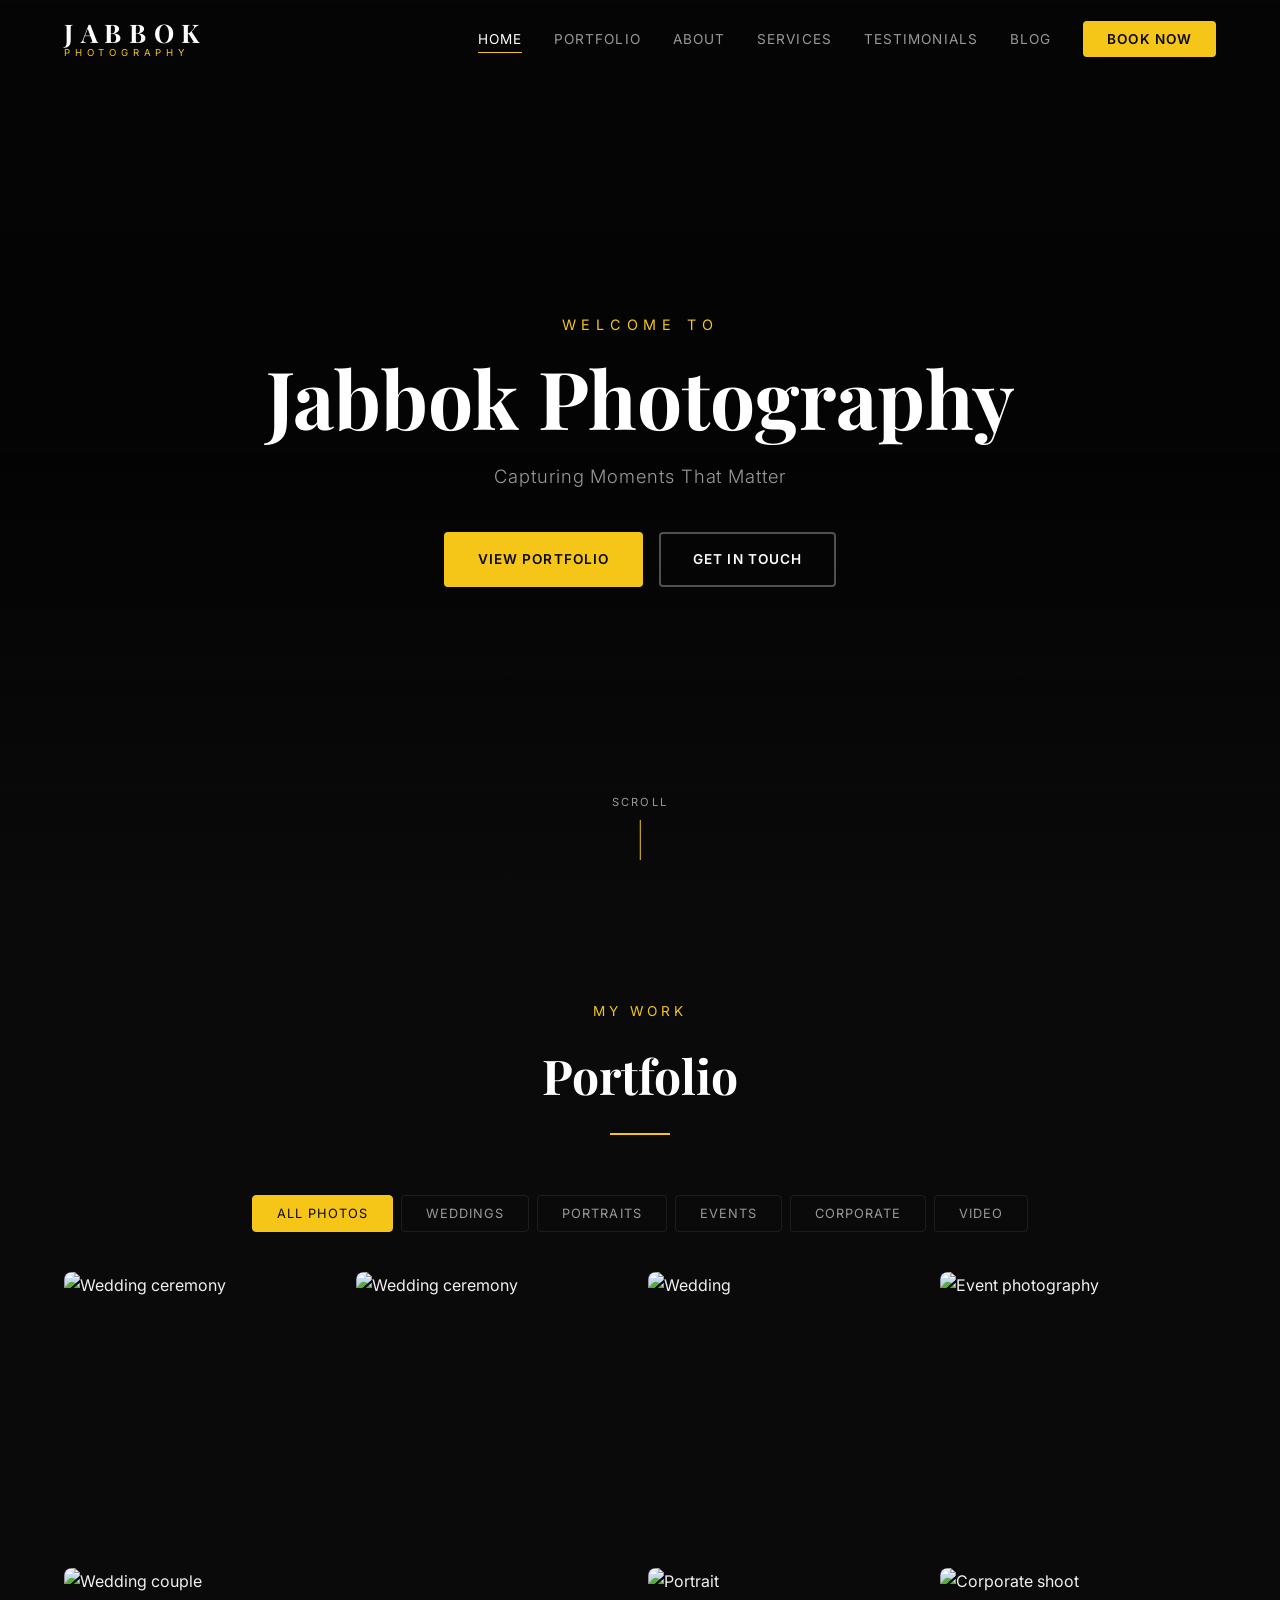
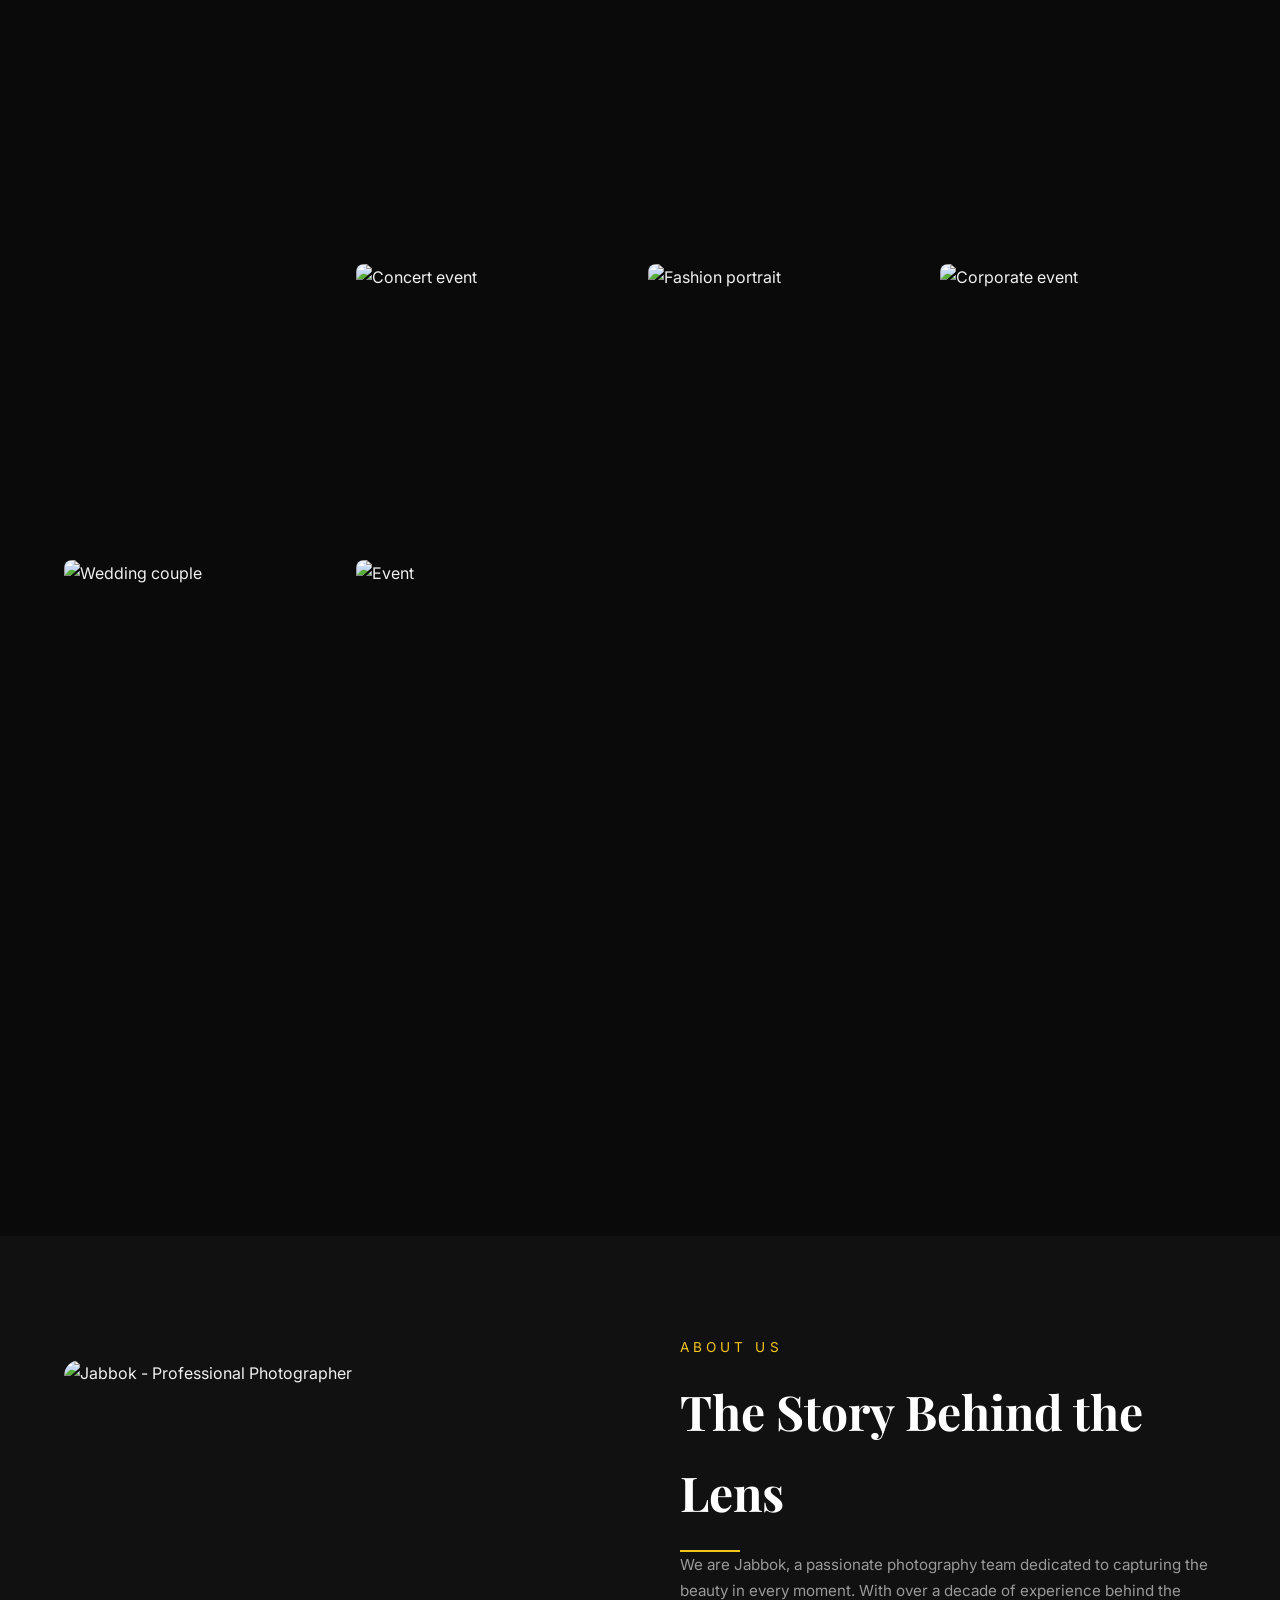
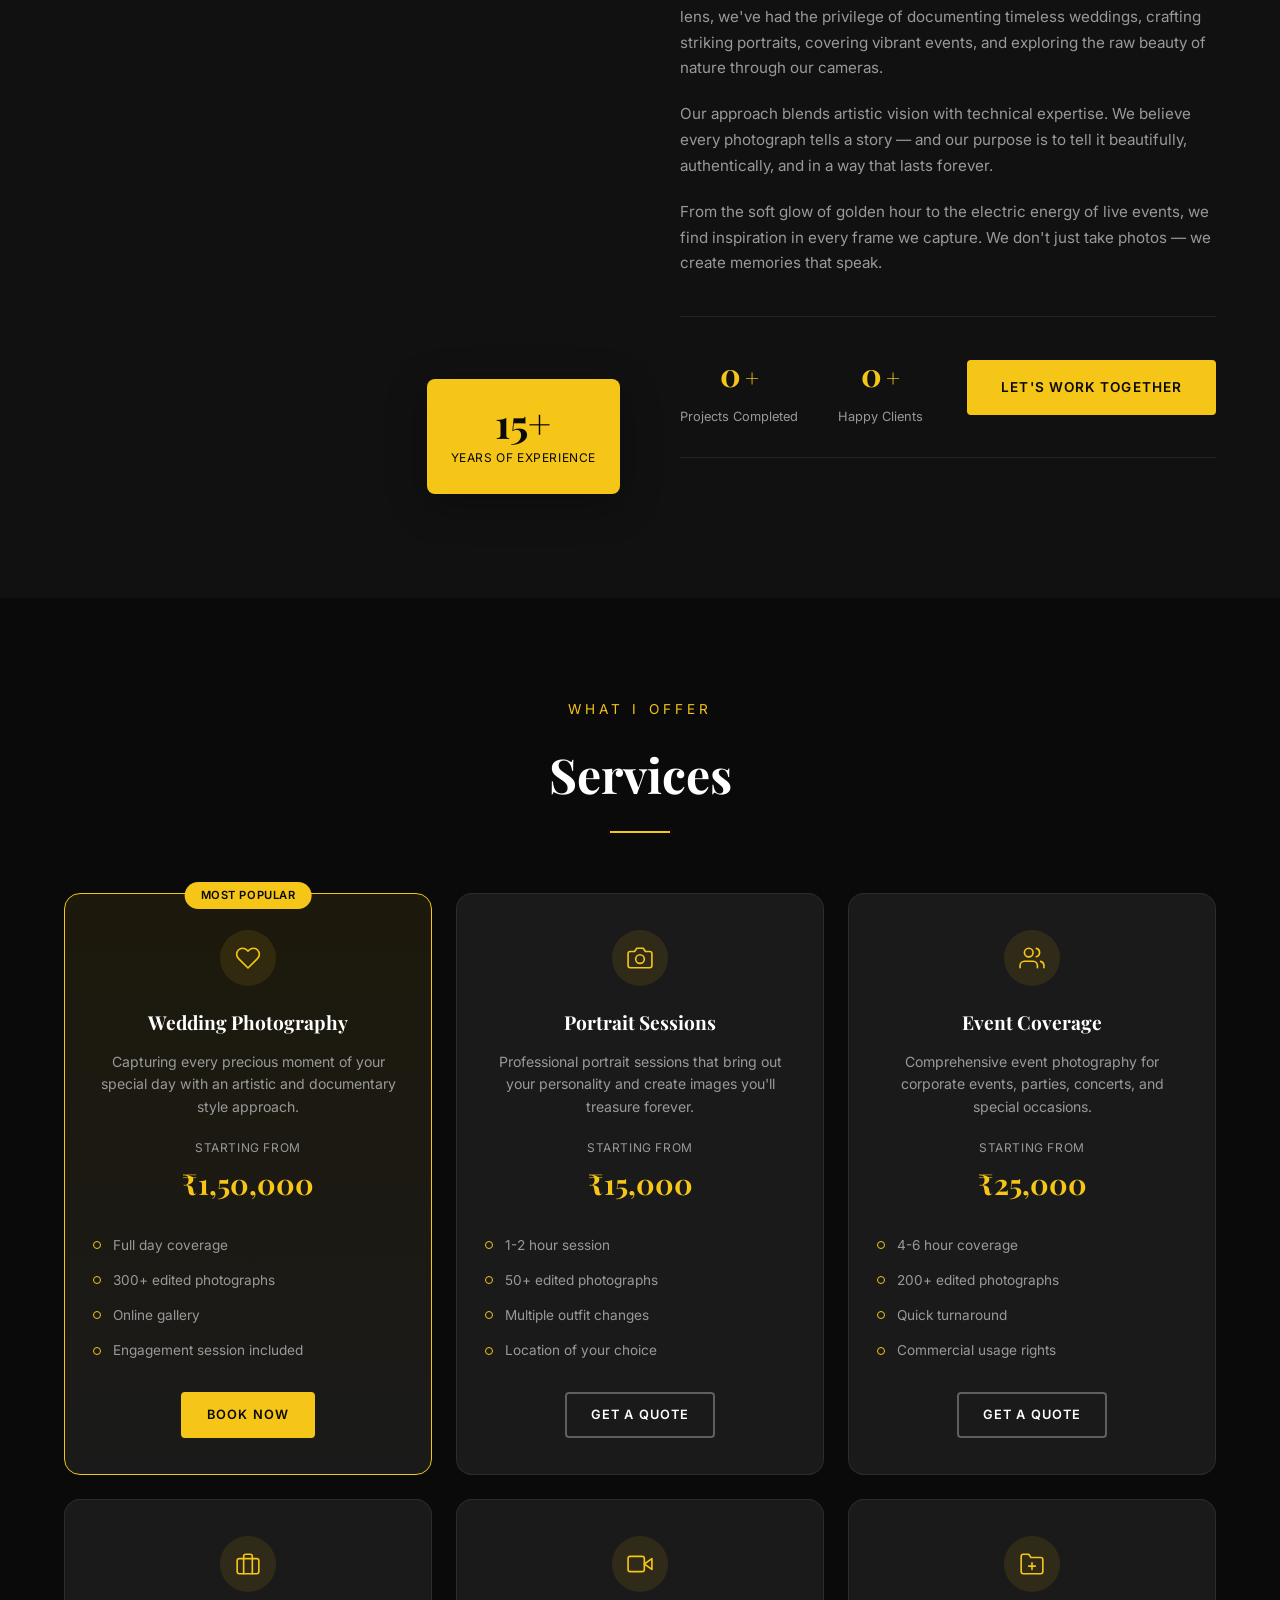
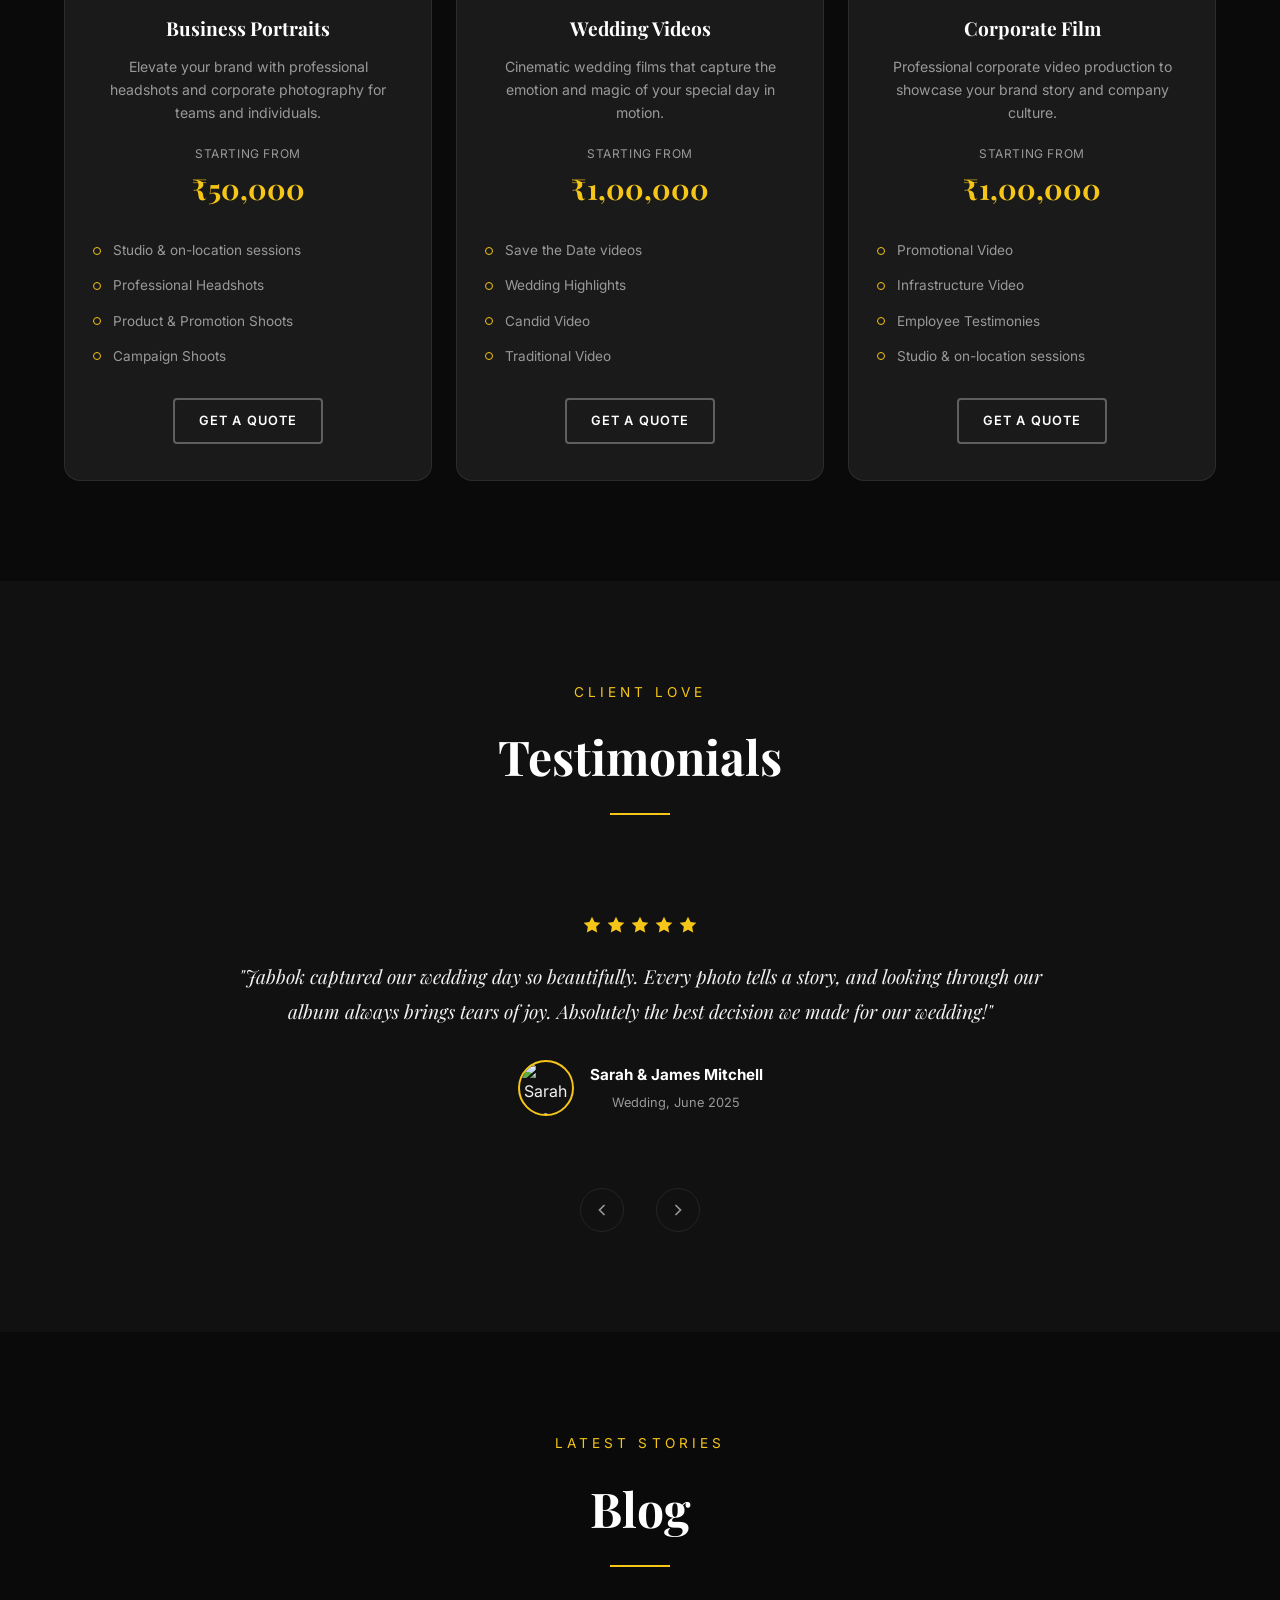
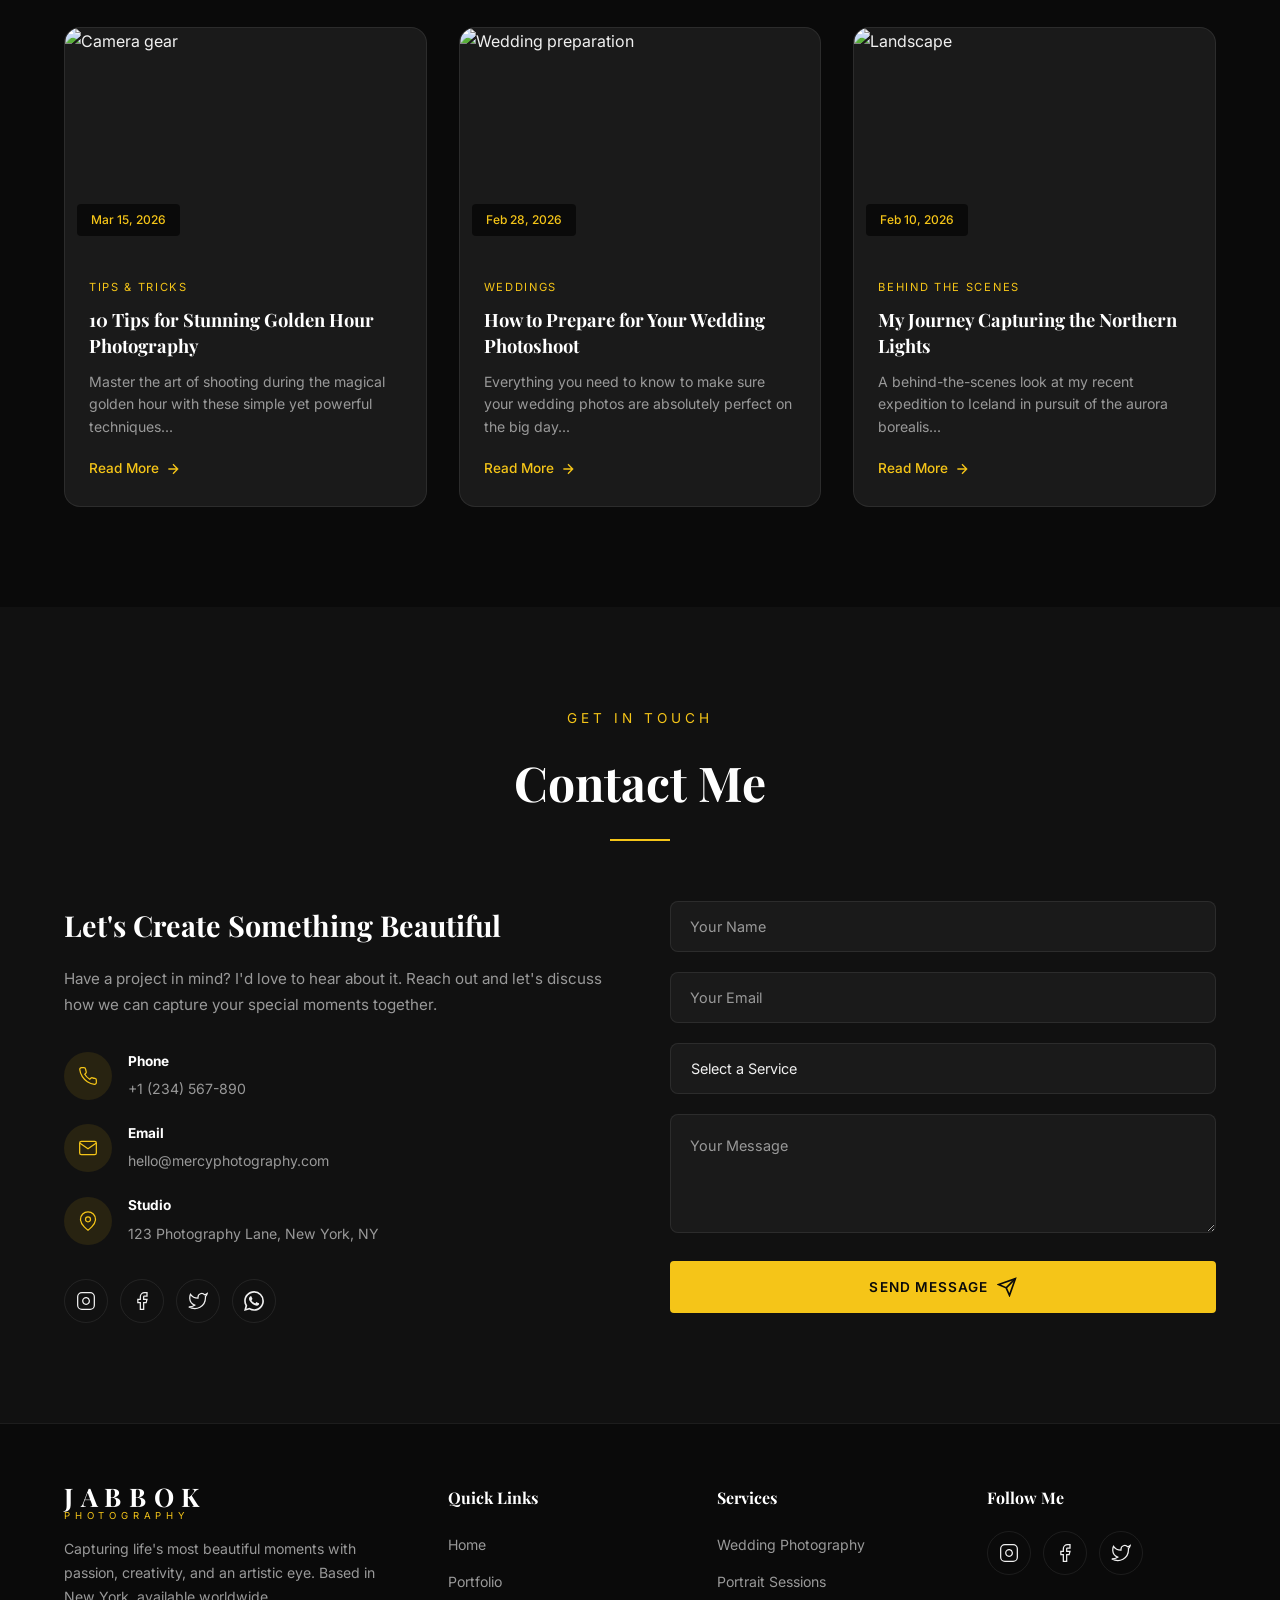
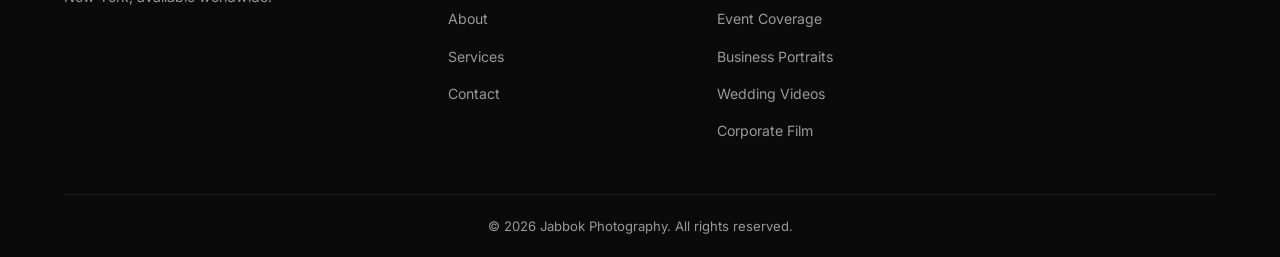
==== index.html @ 2052f583 "Jabbok Photography website with admin CMS - User-facing page (index.html) with portfolio, blog, test" ====
<!DOCTYPE html>
<html lang="en">
<head>
    <meta charset="UTF-8">
    <meta name="viewport" content="width=device-width, initial-scale=1.0">
    <meta name="description" content="Professional photography by Jabbok — capturing moments that matter. Weddings, portraits, events, and nature photography.">
    <meta name="keywords" content="photography, photographer, wedding photography, portrait, events, nature">
    <title>Jabbok Photography — Capturing Moments That Matter</title>
    <link rel="stylesheet" href="css/style.css">
    <link rel="preconnect" href="https://fonts.googleapis.com">
    <link rel="preconnect" href="https://fonts.gstatic.com" crossorigin>
    <link href="https://fonts.googleapis.com/css2?family=Playfair+Display:ital,wght@0,400;0,600;0,700;1,400&family=Inter:wght@300;400;500;600&display=swap" rel="stylesheet">
</head>
<body>

    <!-- Preloader -->
    <div id="preloader">
        <div class="loader">
            <div class="loader-ring"></div>
            <span>JABBOK</span>
        </div>
    </div>

    <!-- Navigation -->
    <header id="header">
        <nav class="navbar">
            <a href="#home" class="logo">
                <span class="logo-text">JABBOK</span>
                <span class="logo-sub">PHOTOGRAPHY</span>
            </a>
            <ul class="nav-links" id="navLinks">
                <li><a href="#home" class="nav-link active">Home</a></li>
                <li><a href="#portfolio" class="nav-link">Portfolio</a></li>
                <li><a href="#about" class="nav-link">About</a></li>
                <li><a href="#services" class="nav-link">Services</a></li>
                <li><a href="#testimonials" class="nav-link">Testimonials</a></li>
                <li><a href="#blog" class="nav-link">Blog</a></li>
                <li><a href="#contact" class="nav-link btn-nav">Book Now</a></li>
            </ul>
            <button class="hamburger" id="hamburger" aria-label="Toggle navigation">
                <span></span>
                <span></span>
                <span></span>
            </button>
        </nav>
    </header>

    <!-- Hero Section -->
    <section id="home" class="hero">
        <div class="hero-slider">
            <div class="hero-slide active" style="background-image: url('https://images.unsplash.com/photo-1519741497674-611481863552?w=1920&q=80')"></div>
            <div class="hero-slide" style="background-image: url('https://images.unsplash.com/photo-1511285560929-80b456fea0bc?w=1920&q=80')"></div>
            <div class="hero-slide" style="background-image: url('https://images.unsplash.com/photo-1470071459604-3b5ec3a7fe05?w=1920&q=80')"></div>
            <div class="hero-slide" style="background-image: url('https://images.unsplash.com/photo-1531746020798-e6953c6e8e04?w=1920&q=80')"></div>
        </div>
        <div class="hero-overlay"></div>
        <div class="hero-content">
            <p class="hero-subtitle animate-up">Welcome to</p>
            <h1 class="hero-title animate-up delay-1">Jabbok Photography</h1>
            <p class="hero-tagline animate-up delay-2">Capturing Moments That Matter</p>
            <div class="hero-buttons animate-up delay-3">
                <a href="#portfolio" class="btn btn-primary">View Portfolio</a>
                <a href="#contact" class="btn btn-outline">Get in Touch</a>
            </div>
        </div>
        <div class="hero-scroll">
            <a href="#portfolio">
                <span class="scroll-text">Scroll</span>
                <span class="scroll-line"></span>
            </a>
        </div>
    </section>

    <!-- Portfolio / Gallery Section -->
    <section id="portfolio" class="section portfolio">
        <div class="container">
            <div class="section-header">
                <p class="section-subtitle">My Work</p>
                <h2 class="section-title">Portfolio</h2>
                <div class="title-line"></div>
            </div>

            <!-- Filter Buttons -->
            <div class="gallery-filters">
                <button class="filter-btn active" data-filter="all">All Photos</button>
                <button class="filter-btn" data-filter="weddings">Weddings</button>
                <button class="filter-btn" data-filter="portraits">Portraits</button>
                <button class="filter-btn" data-filter="events">Events</button>
                <button class="filter-btn" data-filter="corporate">Corporate</button>
                <button class="filter-btn" data-filter="video">Video</button>
            </div>

            <!-- Gallery Grid (Photos) -->
            <div class="gallery-grid" id="galleryGrid">
                <div class="gallery-item" data-category="weddings">
                    <img src="https://images.unsplash.com/photo-1583089892943-e02e5b017b6a?w=600&q=80" alt="Wedding ceremony" loading="lazy">
                    <div class="gallery-overlay">
                        <span class="gallery-category">Weddings</span>
                        <h3>Sacred Rituals</h3>
                    </div>
                </div>
                <div class="gallery-item tall" data-category="weddings">
                    <img src="https://images.unsplash.com/photo-1519741497674-611481863552?w=600&q=80" alt="Wedding ceremony" loading="lazy">
                    <div class="gallery-overlay">
                        <span class="gallery-category">Weddings</span>
                        <h3>Holy Vows</h3>
                    </div>
                </div>
                <div class="gallery-item" data-category="weddings">
                    <img src="https://images.unsplash.com/photo-1591604466107-ec97de577aff?w=600&q=80" alt="Wedding" loading="lazy">
                    <div class="gallery-overlay">
                        <span class="gallery-category">Weddings</span>
                        <h3>Divine Union</h3>
                    </div>
                </div>
                <div class="gallery-item" data-category="events">
                    <img src="https://images.unsplash.com/photo-1540575467063-178a50c2df87?w=600&q=80" alt="Event photography" loading="lazy">
                    <div class="gallery-overlay">
                        <span class="gallery-category">Events</span>
                        <h3>Grand Gala</h3>
                    </div>
                </div>
                <div class="gallery-item tall" data-category="weddings">
                    <img src="https://images.unsplash.com/photo-1604604557852-789b0819e45e?w=600&q=80" alt="Wedding couple" loading="lazy">
                    <div class="gallery-overlay">
                        <span class="gallery-category">Weddings</span>
                        <h3>Eternal Bond</h3>
                    </div>
                </div>
                <div class="gallery-item" data-category="portraits">
                    <img src="https://images.unsplash.com/photo-1506794778202-cad84cf45f1d?w=600&q=80" alt="Portrait" loading="lazy">
                    <div class="gallery-overlay">
                        <span class="gallery-category">Portraits</span>
                        <h3>Bold & Timeless</h3>
                    </div>
                </div>
                <div class="gallery-item" data-category="corporate">
                    <img src="https://images.unsplash.com/photo-1556761175-5973dc0f32e7?w=600&q=80" alt="Corporate shoot" loading="lazy">
                    <div class="gallery-overlay">
                        <span class="gallery-category">Corporate</span>
                        <h3>Business Vision</h3>
                    </div>
                </div>
                <div class="gallery-item" data-category="events">
                    <img src="https://images.unsplash.com/photo-1492684223066-81342ee5ff30?w=600&q=80" alt="Concert event" loading="lazy">
                    <div class="gallery-overlay">
                        <span class="gallery-category">Events</span>
                        <h3>Night Lights</h3>
                    </div>
                </div>
                <div class="gallery-item" data-category="portraits">
                    <img src="https://images.unsplash.com/photo-1494790108377-be9c29b29330?w=600&q=80" alt="Fashion portrait" loading="lazy">
                    <div class="gallery-overlay">
                        <span class="gallery-category">Portraits</span>
                        <h3>Golden Hour</h3>
                    </div>
                </div>
                <div class="gallery-item" data-category="corporate">
                    <img src="https://images.unsplash.com/photo-1497366216548-37526070297c?w=600&q=80" alt="Corporate event" loading="lazy">
                    <div class="gallery-overlay">
                        <span class="gallery-category">Corporate</span>
                        <h3>Team Spirit</h3>
                    </div>
                </div>
                <div class="gallery-item tall" data-category="weddings">
                    <img src="https://images.unsplash.com/photo-1465495976277-4387d4b0b4c6?w=600&q=80" alt="Wedding couple" loading="lazy">
                    <div class="gallery-overlay">
                        <span class="gallery-category">Weddings</span>
                        <h3>Together Forever</h3>
                    </div>
                </div>
                <div class="gallery-item" data-category="events">
                    <img src="https://images.unsplash.com/photo-1505236858219-8359eb29e329?w=600&q=80" alt="Event" loading="lazy">
                    <div class="gallery-overlay">
                        <span class="gallery-category">Events</span>
                        <h3>Celebration Night</h3>
                    </div>
                </div>
            </div>

            <!-- Video Gallery (YouTube Playlist Style) — hidden by default -->
            <div class="video-gallery" id="videoGallery" style="display:none;">
                <!-- Video Sub-filters -->
                <div class="video-sub-filters">
                    <button class="video-sub-btn active" data-vfilter="all">All Videos</button>
                    <button class="video-sub-btn" data-vfilter="wedding">Wedding</button>
                    <button class="video-sub-btn" data-vfilter="events">Events</button>
                    <button class="video-sub-btn" data-vfilter="corporate">Corporate</button>
                </div>

                <!-- Video Player Area -->
                <div class="video-player-area">
                    <div class="video-main" id="videoMain">
                        <div class="video-placeholder">
                            <svg viewBox="0 0 24 24" fill="none" stroke="currentColor" stroke-width="1.5" width="64" height="64"><polygon points="5 3 19 12 5 21 5 3"/></svg>
                            <p>Select a video to play</p>
                        </div>
                    </div>
                    <div class="video-playlist" id="videoPlaylist">
                        <div class="playlist-header">
                            <h4>Playlist</h4>
                            <span id="videoPlaylistCount">0 videos</span>
                        </div>
                        <div class="playlist-items" id="playlistItems">
                            <p class="no-items" id="videoEmpty">No videos added yet. Add videos from the Admin Panel.</p>
                        </div>
                    </div>
                </div>
            </div>
        </div>
    </section>

    <!-- About Section -->
    <section id="about" class="section about">
        <div class="container">
            <div class="about-grid">
                <div class="about-image">
                    <div class="about-img-wrapper">
                        <img src="https://images.unsplash.com/photo-1554048612-b6a482bc67e5?w=600&q=80" alt="Jabbok - Professional Photographer">
                    </div>
                    <div class="about-experience">
                        <span class="exp-number">15+</span>
                        <span class="exp-text">Years of Experience</span>
                    </div>
                </div>
                <div class="about-content">
                    <p class="section-subtitle">About Us</p>
                    <h2 class="section-title left-align">The Story Behind the Lens</h2>
                    <div class="title-line left"></div>
                    <p class="about-text">
                        We are Jabbok, a passionate photography team dedicated to capturing the beauty in every moment. With over a decade of experience behind the lens, we've had the privilege of documenting timeless weddings, crafting striking portraits, covering vibrant events, and exploring the raw beauty of nature through our cameras.
                    </p>
                    <p class="about-text">
                        Our approach blends artistic vision with technical expertise. We believe every photograph tells a story — and our purpose is to tell it beautifully, authentically, and in a way that lasts forever.
                    </p>
                    <p class="about-text">
                        From the soft glow of golden hour to the electric energy of live events, we find inspiration in every frame we capture. We don't just take photos — we create memories that speak.
                    </p>
                    <div class="about-stats">
                        <div class="stat">
                            <span class="stat-number" data-target="1000">0</span>
                            <span class="stat-plus">+</span>
                            <span class="stat-label">Projects Completed</span>
                        </div>
                        <div class="stat">
                            <span class="stat-number" data-target="500">0</span>
                            <span class="stat-plus">+</span>
                            <span class="stat-label">Happy Clients</span>
                        </div>
                        <a href="#contact" class="btn btn-primary about-cta">Let's Work Together</a>
                    </div>
                </div>
            </div>
        </div>
    </section>

    <!-- Services Section -->
    <section id="services" class="section services">
        <div class="container">
            <div class="section-header">
                <p class="section-subtitle">What I Offer</p>
                <h2 class="section-title">Services</h2>
                <div class="title-line"></div>
            </div>
            <div class="services-grid" id="servicesGrid">
                <!-- Card 1: Wedding Photography -->
                <div class="service-card featured">
                    <div class="service-badge">Most Popular</div>
                    <div class="service-icon">
                        <svg viewBox="0 0 24 24" fill="none" stroke="currentColor" stroke-width="1.5" stroke-linecap="round" stroke-linejoin="round"><path d="M20.84 4.61a5.5 5.5 0 0 0-7.78 0L12 5.67l-1.06-1.06a5.5 5.5 0 0 0-7.78 7.78l1.06 1.06L12 21.23l7.78-7.78 1.06-1.06a5.5 5.5 0 0 0 0-7.78z"></path></svg>
                    </div>
                    <h3>Wedding Photography</h3>
                    <p>Capturing every precious moment of your special day with an artistic and documentary style approach.</p>
                    <div class="service-price">
                        <span>Starting from</span>
                        <strong>&#8377;1,50,000</strong>
                    </div>
                    <ul class="service-features">
                        <li>Full day coverage</li>
                        <li>300+ edited photographs</li>
                        <li>Online gallery</li>
                        <li>Engagement session included</li>
                    </ul>
                    <a href="#contact" class="btn btn-primary btn-sm">Book Now</a>
                </div>

                <!-- Card 2: Portrait Sessions -->
                <div class="service-card">
                    <div class="service-icon">
                        <svg viewBox="0 0 24 24" fill="none" stroke="currentColor" stroke-width="1.5" stroke-linecap="round" stroke-linejoin="round"><path d="M23 19a2 2 0 0 1-2 2H3a2 2 0 0 1-2-2V8a2 2 0 0 1 2-2h4l2-3h6l2 3h4a2 2 0 0 1 2 2z"></path><circle cx="12" cy="13" r="4"></circle></svg>
                    </div>
                    <h3>Portrait Sessions</h3>
                    <p>Professional portrait sessions that bring out your personality and create images you'll treasure forever.</p>
                    <div class="service-price">
                        <span>Starting from</span>
                        <strong>&#8377;15,000</strong>
                    </div>
                    <ul class="service-features">
                        <li>1-2 hour session</li>
                        <li>50+ edited photographs</li>
                        <li>Multiple outfit changes</li>
                        <li>Location of your choice</li>
                    </ul>
                    <a href="#contact" class="btn btn-outline btn-sm">Get a Quote</a>
                </div>

                <!-- Card 3: Event Coverage -->
                <div class="service-card">
                    <div class="service-icon">
                        <svg viewBox="0 0 24 24" fill="none" stroke="currentColor" stroke-width="1.5" stroke-linecap="round" stroke-linejoin="round"><path d="M17 21v-2a4 4 0 0 0-4-4H5a4 4 0 0 0-4 4v2"></path><circle cx="9" cy="7" r="4"></circle><path d="M23 21v-2a4 4 0 0 0-3-3.87"></path><path d="M16 3.13a4 4 0 0 1 0 7.75"></path></svg>
                    </div>
                    <h3>Event Coverage</h3>
                    <p>Comprehensive event photography for corporate events, parties, concerts, and special occasions.</p>
                    <div class="service-price">
                        <span>Starting from</span>
                        <strong>&#8377;25,000</strong>
                    </div>
                    <ul class="service-features">
                        <li>4-6 hour coverage</li>
                        <li>200+ edited photographs</li>
                        <li>Quick turnaround</li>
                        <li>Commercial usage rights</li>
                    </ul>
                    <a href="#contact" class="btn btn-outline btn-sm">Get a Quote</a>
                </div>

                <!-- Card 4: Business Portraits (hidden initially) -->
                <div class="service-card service-card-extra">
                    <div class="service-icon">
                        <svg viewBox="0 0 24 24" fill="none" stroke="currentColor" stroke-width="1.5" stroke-linecap="round" stroke-linejoin="round"><rect x="2" y="7" width="20" height="14" rx="2" ry="2"></rect><path d="M16 21V5a2 2 0 0 0-2-2h-4a2 2 0 0 0-2 2v16"></path></svg>
                    </div>
                    <h3>Business Portraits</h3>
                    <p>Elevate your brand with professional headshots and corporate photography for teams and individuals.</p>
                    <div class="service-price">
                        <span>Starting from</span>
                        <strong>&#8377;50,000</strong>
                    </div>
                    <ul class="service-features">
                        <li>Studio & on-location sessions</li>
                        <li>Professional Headshots</li>
                        <li>Product & Promotion Shoots</li>
                        <li>Campaign Shoots</li>
                    </ul>
                    <a href="#contact" class="btn btn-outline btn-sm">Get a Quote</a>
                </div>

                <!-- Card 5: Wedding Videos (hidden initially) -->
                <div class="service-card service-card-extra">
                    <div class="service-icon">
                        <svg viewBox="0 0 24 24" fill="none" stroke="currentColor" stroke-width="1.5" stroke-linecap="round" stroke-linejoin="round"><polygon points="23 7 16 12 23 17 23 7"></polygon><rect x="1" y="5" width="15" height="14" rx="2" ry="2"></rect></svg>
                    </div>
                    <h3>Wedding Videos</h3>
                    <p>Cinematic wedding films that capture the emotion and magic of your special day in motion.</p>
                    <div class="service-price">
                        <span>Starting from</span>
                        <strong>&#8377;1,00,000</strong>
                    </div>
                    <ul class="service-features">
                        <li>Save the Date videos</li>
                        <li>Wedding Highlights</li>
                        <li>Candid Video</li>
                        <li>Traditional Video</li>
                    </ul>
                    <a href="#contact" class="btn btn-outline btn-sm">Get a Quote</a>
                </div>

                <!-- Card 6: Corporate Film (hidden initially) -->
                <div class="service-card service-card-extra">
                    <div class="service-icon">
                        <svg viewBox="0 0 24 24" fill="none" stroke="currentColor" stroke-width="1.5" stroke-linecap="round" stroke-linejoin="round"><path d="M22 19a2 2 0 0 1-2 2H4a2 2 0 0 1-2-2V5a2 2 0 0 1 2-2h5l2 3h9a2 2 0 0 1 2 2z"></path><line x1="12" y1="11" x2="12" y2="17"></line><line x1="9" y1="14" x2="15" y2="14"></line></svg>
                    </div>
                    <h3>Corporate Film</h3>
                    <p>Professional corporate video production to showcase your brand story and company culture.</p>
                    <div class="service-price">
                        <span>Starting from</span>
                        <strong>&#8377;1,00,000</strong>
                    </div>
                    <ul class="service-features">
                        <li>Promotional Video</li>
                        <li>Infrastructure Video</li>
                        <li>Employee Testimonies</li>
                        <li>Studio & on-location sessions</li>
                    </ul>
                    <a href="#contact" class="btn btn-outline btn-sm">Get a Quote</a>
                </div>
            </div>
        </div>
    </section>

    <!-- Testimonials Section -->
    <section id="testimonials" class="section testimonials">
        <div class="container">
            <div class="section-header">
                <p class="section-subtitle">Client Love</p>
                <h2 class="section-title">Testimonials</h2>
                <div class="title-line"></div>
            </div>
            <div class="testimonials-slider">
                <div class="testimonial-track" id="testimonialTrack">
                    <div class="testimonial-card">
                        <div class="testimonial-stars">
                            <svg viewBox="0 0 24 24" fill="currentColor"><path d="M12 2l3.09 6.26L22 9.27l-5 4.87 1.18 6.88L12 17.77l-6.18 3.25L7 14.14 2 9.27l6.91-1.01L12 2z"/></svg>
                            <svg viewBox="0 0 24 24" fill="currentColor"><path d="M12 2l3.09 6.26L22 9.27l-5 4.87 1.18 6.88L12 17.77l-6.18 3.25L7 14.14 2 9.27l6.91-1.01L12 2z"/></svg>
                            <svg viewBox="0 0 24 24" fill="currentColor"><path d="M12 2l3.09 6.26L22 9.27l-5 4.87 1.18 6.88L12 17.77l-6.18 3.25L7 14.14 2 9.27l6.91-1.01L12 2z"/></svg>
                            <svg viewBox="0 0 24 24" fill="currentColor"><path d="M12 2l3.09 6.26L22 9.27l-5 4.87 1.18 6.88L12 17.77l-6.18 3.25L7 14.14 2 9.27l6.91-1.01L12 2z"/></svg>
                            <svg viewBox="0 0 24 24" fill="currentColor"><path d="M12 2l3.09 6.26L22 9.27l-5 4.87 1.18 6.88L12 17.77l-6.18 3.25L7 14.14 2 9.27l6.91-1.01L12 2z"/></svg>
                        </div>
                        <p class="testimonial-text">"Jabbok captured our wedding day so beautifully. Every photo tells a story, and looking through our album always brings tears of joy. Absolutely the best decision we made for our wedding!"</p>
                        <div class="testimonial-author">
                            <img src="https://images.unsplash.com/photo-1438761681033-6461ffad8d80?w=100&q=80" alt="Sarah & James">
                            <div>
                                <strong>Sarah & James Mitchell</strong>
                                <span>Wedding, June 2025</span>
                            </div>
                        </div>
                    </div>
                    <div class="testimonial-card">
                        <div class="testimonial-stars">
                            <svg viewBox="0 0 24 24" fill="currentColor"><path d="M12 2l3.09 6.26L22 9.27l-5 4.87 1.18 6.88L12 17.77l-6.18 3.25L7 14.14 2 9.27l6.91-1.01L12 2z"/></svg>
                            <svg viewBox="0 0 24 24" fill="currentColor"><path d="M12 2l3.09 6.26L22 9.27l-5 4.87 1.18 6.88L12 17.77l-6.18 3.25L7 14.14 2 9.27l6.91-1.01L12 2z"/></svg>
                            <svg viewBox="0 0 24 24" fill="currentColor"><path d="M12 2l3.09 6.26L22 9.27l-5 4.87 1.18 6.88L12 17.77l-6.18 3.25L7 14.14 2 9.27l6.91-1.01L12 2z"/></svg>
                            <svg viewBox="0 0 24 24" fill="currentColor"><path d="M12 2l3.09 6.26L22 9.27l-5 4.87 1.18 6.88L12 17.77l-6.18 3.25L7 14.14 2 9.27l6.91-1.01L12 2z"/></svg>
                            <svg viewBox="0 0 24 24" fill="currentColor"><path d="M12 2l3.09 6.26L22 9.27l-5 4.87 1.18 6.88L12 17.77l-6.18 3.25L7 14.14 2 9.27l6.91-1.01L12 2z"/></svg>
                        </div>
                        <p class="testimonial-text">"The corporate headshots Jabbok took for our team exceeded all expectations. Professional, creative, and so easy to work with. Our brand presence has never looked better!"</p>
                        <div class="testimonial-author">
                            <img src="https://images.unsplash.com/photo-1472099645785-5658abf4ff4e?w=100&q=80" alt="David Chen">
                            <div>
                                <strong>David Chen</strong>
                                <span>Corporate Portraits, 2025</span>
                            </div>
                        </div>
                    </div>
                    <div class="testimonial-card">
                        <div class="testimonial-stars">
                            <svg viewBox="0 0 24 24" fill="currentColor"><path d="M12 2l3.09 6.26L22 9.27l-5 4.87 1.18 6.88L12 17.77l-6.18 3.25L7 14.14 2 9.27l6.91-1.01L12 2z"/></svg>
                            <svg viewBox="0 0 24 24" fill="currentColor"><path d="M12 2l3.09 6.26L22 9.27l-5 4.87 1.18 6.88L12 17.77l-6.18 3.25L7 14.14 2 9.27l6.91-1.01L12 2z"/></svg>
                            <svg viewBox="0 0 24 24" fill="currentColor"><path d="M12 2l3.09 6.26L22 9.27l-5 4.87 1.18 6.88L12 17.77l-6.18 3.25L7 14.14 2 9.27l6.91-1.01L12 2z"/></svg>
                            <svg viewBox="0 0 24 24" fill="currentColor"><path d="M12 2l3.09 6.26L22 9.27l-5 4.87 1.18 6.88L12 17.77l-6.18 3.25L7 14.14 2 9.27l6.91-1.01L12 2z"/></svg>
                            <svg viewBox="0 0 24 24" fill="currentColor"><path d="M12 2l3.09 6.26L22 9.27l-5 4.87 1.18 6.88L12 17.77l-6.18 3.25L7 14.14 2 9.27l6.91-1.01L12 2z"/></svg>
                        </div>
                        <p class="testimonial-text">"I've purchased three landscape prints for my living room, and they are absolutely stunning. The quality and detail in every image is remarkable. Jabbok has an incredible eye for nature."</p>
                        <div class="testimonial-author">
                            <img src="https://images.unsplash.com/photo-1580489944761-15a19d654956?w=100&q=80" alt="Emma Roberts">
                            <div>
                                <strong>Emma Roberts</strong>
                                <span>Fine Art Prints, 2025</span>
                            </div>
                        </div>
                    </div>
                    <div class="testimonial-card">
                        <div class="testimonial-stars">
                            <svg viewBox="0 0 24 24" fill="currentColor"><path d="M12 2l3.09 6.26L22 9.27l-5 4.87 1.18 6.88L12 17.77l-6.18 3.25L7 14.14 2 9.27l6.91-1.01L12 2z"/></svg>
                            <svg viewBox="0 0 24 24" fill="currentColor"><path d="M12 2l3.09 6.26L22 9.27l-5 4.87 1.18 6.88L12 17.77l-6.18 3.25L7 14.14 2 9.27l6.91-1.01L12 2z"/></svg>
                            <svg viewBox="0 0 24 24" fill="currentColor"><path d="M12 2l3.09 6.26L22 9.27l-5 4.87 1.18 6.88L12 17.77l-6.18 3.25L7 14.14 2 9.27l6.91-1.01L12 2z"/></svg>
                            <svg viewBox="0 0 24 24" fill="currentColor"><path d="M12 2l3.09 6.26L22 9.27l-5 4.87 1.18 6.88L12 17.77l-6.18 3.25L7 14.14 2 9.27l6.91-1.01L12 2z"/></svg>
                            <svg viewBox="0 0 24 24" fill="currentColor"><path d="M12 2l3.09 6.26L22 9.27l-5 4.87 1.18 6.88L12 17.77l-6.18 3.25L7 14.14 2 9.27l6.91-1.01L12 2z"/></svg>
                        </div>
                        <p class="testimonial-text">"Our charity gala was beautifully documented by Jabbok. The photos were ready within days and captured the essence of the evening perfectly. Will definitely hire again!"</p>
                        <div class="testimonial-author">
                            <img src="https://images.unsplash.com/photo-1507003211169-0a1dd7228f2d?w=100&q=80" alt="Michael Torres">
                            <div>
                                <strong>Michael Torres</strong>
                                <span>Charity Gala, March 2025</span>
                            </div>
                        </div>
                    </div>
                </div>
                <div class="testimonial-nav">
                    <button class="testimonial-prev" aria-label="Previous testimonial">
                        <svg viewBox="0 0 24 24" fill="none" stroke="currentColor" stroke-width="2"><path d="M15 18l-6-6 6-6"/></svg>
                    </button>
                    <div class="testimonial-dots" id="testimonialDots"></div>
                    <button class="testimonial-next" aria-label="Next testimonial">
                        <svg viewBox="0 0 24 24" fill="none" stroke="currentColor" stroke-width="2"><path d="M9 18l6-6-6-6"/></svg>
                    </button>
                </div>
            </div>
        </div>
    </section>

    <!-- Blog Section -->
    <section id="blog" class="section blog">
        <div class="container">
            <div class="section-header">
                <p class="section-subtitle">Latest Stories</p>
                <h2 class="section-title">Blog</h2>
                <div class="title-line"></div>
            </div>
            <div class="blog-grid">
                <article class="blog-card">
                    <div class="blog-image">
                        <img src="https://images.unsplash.com/photo-1516035069371-29a1b244cc32?w=600&q=80" alt="Camera gear" loading="lazy">
                        <span class="blog-date">Mar 15, 2026</span>
                    </div>
                    <div class="blog-content">
                        <span class="blog-category">Tips & Tricks</span>
                        <h3>10 Tips for Stunning Golden Hour Photography</h3>
                        <p>Master the art of shooting during the magical golden hour with these simple yet powerful techniques...</p>
                        <a href="#" class="blog-link">Read More <svg viewBox="0 0 24 24" fill="none" stroke="currentColor" stroke-width="2" width="16" height="16"><path d="M5 12h14M12 5l7 7-7 7"/></svg></a>
                    </div>
                </article>
                <article class="blog-card">
                    <div class="blog-image">
                        <img src="https://images.unsplash.com/photo-1537633552985-df8429e8048b?w=600&q=80" alt="Wedding preparation" loading="lazy">
                        <span class="blog-date">Feb 28, 2026</span>
                    </div>
                    <div class="blog-content">
                        <span class="blog-category">Weddings</span>
                        <h3>How to Prepare for Your Wedding Photoshoot</h3>
                        <p>Everything you need to know to make sure your wedding photos are absolutely perfect on the big day...</p>
                        <a href="#" class="blog-link">Read More <svg viewBox="0 0 24 24" fill="none" stroke="currentColor" stroke-width="2" width="16" height="16"><path d="M5 12h14M12 5l7 7-7 7"/></svg></a>
                    </div>
                </article>
                <article class="blog-card">
                    <div class="blog-image">
                        <img src="https://images.unsplash.com/photo-1500534314209-a25ddb2bd429?w=600&q=80" alt="Landscape" loading="lazy">
                        <span class="blog-date">Feb 10, 2026</span>
                    </div>
                    <div class="blog-content">
                        <span class="blog-category">Behind the Scenes</span>
                        <h3>My Journey Capturing the Northern Lights</h3>
                        <p>A behind-the-scenes look at my recent expedition to Iceland in pursuit of the aurora borealis...</p>
                        <a href="#" class="blog-link">Read More <svg viewBox="0 0 24 24" fill="none" stroke="currentColor" stroke-width="2" width="16" height="16"><path d="M5 12h14M12 5l7 7-7 7"/></svg></a>
                    </div>
                </article>
            </div>
        </div>
    </section>

    <!-- Contact Section -->
    <section id="contact" class="section contact">
        <div class="container">
            <div class="section-header">
                <p class="section-subtitle">Get in Touch</p>
                <h2 class="section-title">Contact Me</h2>
                <div class="title-line"></div>
            </div>
            <div class="contact-grid">
                <div class="contact-info">
                    <h3>Let's Create Something Beautiful</h3>
                    <p>Have a project in mind? I'd love to hear about it. Reach out and let's discuss how we can capture your special moments together.</p>
                    <div class="contact-details">
                        <div class="contact-item">
                            <div class="contact-icon">
                                <svg viewBox="0 0 24 24" fill="none" stroke="currentColor" stroke-width="1.5"><path d="M22 16.92v3a2 2 0 0 1-2.18 2 19.79 19.79 0 0 1-8.63-3.07 19.5 19.5 0 0 1-6-6 19.79 19.79 0 0 1-3.07-8.67A2 2 0 0 1 4.11 2h3a2 2 0 0 1 2 1.72 12.84 12.84 0 0 0 .7 2.81 2 2 0 0 1-.45 2.11L8.09 9.91a16 16 0 0 0 6 6l1.27-1.27a2 2 0 0 1 2.11-.45 12.84 12.84 0 0 0 2.81.7A2 2 0 0 1 22 16.92z"></path></svg>
                            </div>
                            <div>
                                <strong>Phone</strong>
                                <a href="tel:+1234567890">+1 (234) 567-890</a>
                            </div>
                        </div>
                        <div class="contact-item">
                            <div class="contact-icon">
                                <svg viewBox="0 0 24 24" fill="none" stroke="currentColor" stroke-width="1.5"><path d="M4 4h16c1.1 0 2 .9 2 2v12c0 1.1-.9 2-2 2H4c-1.1 0-2-.9-2-2V6c0-1.1.9-2 2-2z"></path><polyline points="22,6 12,13 2,6"></polyline></svg>
                            </div>
                            <div>
                                <strong>Email</strong>
                                <a href="mailto:hello@mercyphotography.com">hello@mercyphotography.com</a>
                            </div>
                        </div>
                        <div class="contact-item">
                            <div class="contact-icon">
                                <svg viewBox="0 0 24 24" fill="none" stroke="currentColor" stroke-width="1.5"><path d="M21 10c0 7-9 13-9 13s-9-6-9-13a9 9 0 0 1 18 0z"></path><circle cx="12" cy="10" r="3"></circle></svg>
                            </div>
                            <div>
                                <strong>Studio</strong>
                                <span>123 Photography Lane, New York, NY</span>
                            </div>
                        </div>
                    </div>
                    <div class="social-links">
                        <a href="#" aria-label="Instagram" class="social-link">
                            <svg viewBox="0 0 24 24" fill="none" stroke="currentColor" stroke-width="1.5"><rect x="2" y="2" width="20" height="20" rx="5" ry="5"></rect><path d="M16 11.37A4 4 0 1 1 12.63 8 4 4 0 0 1 16 11.37z"></path><line x1="17.5" y1="6.5" x2="17.51" y2="6.5"></line></svg>
                        </a>
                        <a href="#" aria-label="Facebook" class="social-link">
                            <svg viewBox="0 0 24 24" fill="none" stroke="currentColor" stroke-width="1.5"><path d="M18 2h-3a5 5 0 0 0-5 5v3H7v4h3v8h4v-8h3l1-4h-4V7a1 1 0 0 1 1-1h3z"></path></svg>
                        </a>
                        <a href="#" aria-label="Twitter" class="social-link">
                            <svg viewBox="0 0 24 24" fill="none" stroke="currentColor" stroke-width="1.5"><path d="M23 3a10.9 10.9 0 0 1-3.14 1.53 4.48 4.48 0 0 0-7.86 3v1A10.66 10.66 0 0 1 3 4s-4 9 5 13a11.64 11.64 0 0 1-7 2c9 5 20 0 20-11.5a4.5 4.5 0 0 0-.08-.83A7.72 7.72 0 0 0 23 3z"></path></svg>
                        </a>
                        <a href="#" aria-label="WhatsApp" class="social-link whatsapp">
                            <svg viewBox="0 0 24 24" fill="currentColor"><path d="M17.472 14.382c-.297-.149-1.758-.867-2.03-.967-.273-.099-.471-.148-.67.15-.197.297-.767.966-.94 1.164-.173.199-.347.223-.644.075-.297-.15-1.255-.463-2.39-1.475-.883-.788-1.48-1.761-1.653-2.059-.173-.297-.018-.458.13-.606.134-.133.298-.347.446-.52.149-.174.198-.298.298-.497.099-.198.05-.371-.025-.52-.075-.149-.669-1.612-.916-2.207-.242-.579-.487-.5-.669-.51-.173-.008-.371-.01-.57-.01-.198 0-.52.074-.792.372-.272.297-1.04 1.016-1.04 2.479 0 1.462 1.065 2.875 1.213 3.074.149.198 2.096 3.2 5.077 4.487.709.306 1.262.489 1.694.625.712.227 1.36.195 1.871.118.571-.085 1.758-.719 2.006-1.413.248-.694.248-1.289.173-1.413-.074-.124-.272-.198-.57-.347m-5.421 7.403h-.004a9.87 9.87 0 01-5.031-1.378l-.361-.214-3.741.982.998-3.648-.235-.374a9.86 9.86 0 01-1.51-5.26c.001-5.45 4.436-9.884 9.888-9.884 2.64 0 5.122 1.03 6.988 2.898a9.825 9.825 0 012.893 6.994c-.003 5.45-4.437 9.884-9.885 9.884m8.413-18.297A11.815 11.815 0 0012.05 0C5.495 0 .16 5.335.157 11.892c0 2.096.547 4.142 1.588 5.945L.057 24l6.305-1.654a11.882 11.882 0 005.683 1.448h.005c6.554 0 11.89-5.335 11.893-11.893a11.821 11.821 0 00-3.48-8.413z"/></svg>
                        </a>
                    </div>
                </div>
                <form class="contact-form" id="contactForm">
                    <div class="form-group">
                        <input type="text" id="name" name="name" placeholder=" " required>
                        <label for="name">Your Name</label>
                    </div>
                    <div class="form-group">
                        <input type="email" id="email" name="email" placeholder=" " required>
                        <label for="email">Your Email</label>
                    </div>
                    <div class="form-group">
                        <select id="service" name="service" required>
                            <option value="" disabled selected>Select a Service</option>
                            <option value="wedding">Wedding Photography</option>
                            <option value="portrait">Portrait Session</option>
                            <option value="event">Event Coverage</option>
                            <option value="business">Business Portraits</option>
                            <option value="wedding-video">Wedding Videos</option>
                            <option value="corporate-film">Corporate Film</option>
                            <option value="other">Other</option>
                        </select>
                    </div>
                    <div class="form-group">
                        <textarea id="message" name="message" rows="5" placeholder=" " required></textarea>
                        <label for="message">Your Message</label>
                    </div>
                    <button type="submit" class="btn btn-primary btn-full">
                        <span>Send Message</span>
                        <svg viewBox="0 0 24 24" fill="none" stroke="currentColor" stroke-width="2" width="20" height="20"><line x1="22" y1="2" x2="11" y2="13"></line><polygon points="22 2 15 22 11 13 2 9 22 2"></polygon></svg>
                    </button>
                    <div class="form-message" id="formMessage"></div>
                </form>
            </div>
        </div>
    </section>

    <!-- Footer -->
    <footer class="footer">
        <div class="container">
            <div class="footer-grid">
                <div class="footer-brand">
                    <a href="#home" class="logo">
                        <span class="logo-text">JABBOK</span>
                        <span class="logo-sub">PHOTOGRAPHY</span>
                    </a>
                    <p>Capturing life's most beautiful moments with passion, creativity, and an artistic eye. Based in New York, available worldwide.</p>
                </div>
                <div class="footer-links">
                    <h4>Quick Links</h4>
                    <ul>
                        <li><a href="#home">Home</a></li>
                        <li><a href="#portfolio">Portfolio</a></li>
                        <li><a href="#about">About</a></li>
                        <li><a href="#services">Services</a></li>
                        <li><a href="#contact">Contact</a></li>
                    </ul>
                </div>
                <div class="footer-links">
                    <h4>Services</h4>
                    <ul>
                        <li><a href="#services">Wedding Photography</a></li>
                        <li><a href="#services">Portrait Sessions</a></li>
                        <li><a href="#services">Event Coverage</a></li>
                        <li><a href="#services">Business Portraits</a></li>
                        <li><a href="#services">Wedding Videos</a></li>
                        <li><a href="#services">Corporate Film</a></li>
                    </ul>
                </div>
                <div class="footer-social">
                    <h4>Follow Me</h4>
                    <div class="social-links">
                        <a href="#" aria-label="Instagram" class="social-link"><svg viewBox="0 0 24 24" fill="none" stroke="currentColor" stroke-width="1.5"><rect x="2" y="2" width="20" height="20" rx="5" ry="5"></rect><path d="M16 11.37A4 4 0 1 1 12.63 8 4 4 0 0 1 16 11.37z"></path><line x1="17.5" y1="6.5" x2="17.51" y2="6.5"></line></svg></a>
                        <a href="#" aria-label="Facebook" class="social-link"><svg viewBox="0 0 24 24" fill="none" stroke="currentColor" stroke-width="1.5"><path d="M18 2h-3a5 5 0 0 0-5 5v3H7v4h3v8h4v-8h3l1-4h-4V7a1 1 0 0 1 1-1h3z"></path></svg></a>
                        <a href="#" aria-label="Twitter" class="social-link"><svg viewBox="0 0 24 24" fill="none" stroke="currentColor" stroke-width="1.5"><path d="M23 3a10.9 10.9 0 0 1-3.14 1.53 4.48 4.48 0 0 0-7.86 3v1A10.66 10.66 0 0 1 3 4s-4 9 5 13a11.64 11.64 0 0 1-7 2c9 5 20 0 20-11.5a4.5 4.5 0 0 0-.08-.83A7.72 7.72 0 0 0 23 3z"></path></svg></a>
                    </div>
                </div>
            </div>
            <div class="footer-bottom">
                <p>&copy; 2026 Jabbok Photography. All rights reserved.</p>
            </div>
        </div>
    </footer>

    <!-- Lightbox -->
    <div class="lightbox" id="lightbox">
        <button class="lightbox-close" aria-label="Close lightbox">&times;</button>
        <button class="lightbox-prev" aria-label="Previous image">
            <svg viewBox="0 0 24 24" fill="none" stroke="currentColor" stroke-width="2"><path d="M15 18l-6-6 6-6"/></svg>
        </button>
        <button class="lightbox-next" aria-label="Next image">
            <svg viewBox="0 0 24 24" fill="none" stroke="currentColor" stroke-width="2"><path d="M9 18l6-6-6-6"/></svg>
        </button>
        <div class="lightbox-content">
            <img id="lightboxImg" src="" alt="Gallery image">
        </div>
    </div>

    <!-- Back to Top -->
    <button class="back-to-top" id="backToTop" aria-label="Back to top">
        <svg viewBox="0 0 24 24" fill="none" stroke="currentColor" stroke-width="2"><path d="M18 15l-6-6-6 6"/></svg>
    </button>

    <!-- Admin Panel Modal -->
    <div class="admin-panel" id="adminPanel" style="display:none;">
        <div class="admin-panel-content">
            <div class="admin-header">
                <h2>Admin Panel</h2>
                <button class="admin-close" id="adminClose">&times;</button>
            </div>

            <!-- Admin Tabs -->
            <div class="admin-tabs">
                <button class="admin-tab active" data-tab="tab-hero">Hero</button>
                <button class="admin-tab" data-tab="tab-portfolio">Portfolio</button>
                <button class="admin-tab" data-tab="tab-about">About Us</button>
                <button class="admin-tab" data-tab="tab-testimonials">Testimonials</button>
                <button class="admin-tab" data-tab="tab-services">Services</button>
                <button class="admin-tab" data-tab="tab-contact">Contact</button>
                <button class="admin-tab" data-tab="tab-blog">Blog</button>
                <button class="admin-tab" data-tab="tab-videos">Videos</button>
            </div>

            <!-- ====== TAB 1: HERO ====== -->
            <div class="admin-tab-content active" id="tab-hero">
                <h3>Hero Section Manager</h3>
                <p class="admin-desc">Add or remove hero background images and video. Supports PNG, JPEG for images and MP4 for video.</p>

                <!-- Hero Video -->
                <div class="admin-sub-section">
                    <h4>Hero Video <span class="badge" id="heroVideoBadge">None</span></h4>
                    <div class="upload-dropzone small" id="heroVideoDropzone">
                        <svg viewBox="0 0 24 24" fill="none" stroke="currentColor" stroke-width="1.5" width="32" height="32"><polygon points="23 7 16 12 23 17 23 7"/><rect x="1" y="5" width="15" height="14" rx="2" ry="2"/></svg>
                        <p>Drop video here or click to browse</p>
                        <span class="upload-formats">Supported: MP4 (max 50MB)</span>
                        <input type="file" id="heroVideoFile" accept="video/mp4" hidden>
                    </div>
                    <div class="admin-media-list" id="heroVideoPreview"></div>
                </div>

                <!-- Hero Images -->
                <div class="admin-sub-section">
                    <h4>Hero Slider Images <span class="badge" id="heroImageCount">0</span></h4>
                    <div class="upload-dropzone small" id="heroImageDropzone">
                        <svg viewBox="0 0 24 24" fill="none" stroke="currentColor" stroke-width="1.5" width="32" height="32"><rect x="3" y="3" width="18" height="18" rx="2" ry="2"/><circle cx="8.5" cy="8.5" r="1.5"/><polyline points="21 15 16 10 5 21"/></svg>
                        <p>Drop images here or click to browse</p>
                        <span class="upload-formats">Supported: PNG, JPEG</span>
                        <input type="file" id="heroImageFile" accept="image/png, image/jpeg" multiple hidden>
                    </div>
                    <div class="admin-media-grid" id="heroImageList"></div>
                </div>
            </div>

            <!-- ====== TAB 2: PORTFOLIO ====== -->
            <div class="admin-tab-content" id="tab-portfolio">
                <h3>Portfolio Manager</h3>
                <p class="admin-desc">Add, delete, and reorder portfolio images. Drag cards to reorder.</p>

                <!-- Add Photo -->
                <div class="admin-sub-section">
                    <h4>Add New Photo</h4>
                    <div class="upload-dropzone small" id="portfolioDropzone">
                        <svg viewBox="0 0 24 24" fill="none" stroke="currentColor" stroke-width="1.5" width="32" height="32"><path d="M21 15v4a2 2 0 0 1-2 2H5a2 2 0 0 1-2-2v-4"/><polyline points="17 8 12 3 7 8"/><line x1="12" y1="3" x2="12" y2="15"/></svg>
                        <p>Drop photo here or click to browse</p>
                        <span class="upload-formats">Supported: PNG, JPEG</span>
                        <input type="file" id="portfolioFile" accept="image/png, image/jpeg" hidden>
                    </div>
                    <div class="upload-preview-container" id="portfolioPreviewContainer" style="display:none;">
                        <img id="portfolioPreview" src="" alt="Preview">
                        <button type="button" class="remove-preview" id="portfolioRemovePreview">&times;</button>
                    </div>
                    <div class="upload-fields">
                        <div class="admin-field">
                            <label>Photo Title</label>
                            <input type="text" id="portfolioTitle" placeholder="e.g., Sacred Rituals">
                        </div>
                        <div class="admin-field">
                            <label>Category</label>
                            <select id="portfolioCategory">
                                <option value="" disabled selected>Select Category</option>
                                <option value="weddings">Weddings</option>
                                <option value="portraits">Portraits</option>
                                <option value="events">Events</option>
                                <option value="corporate">Corporate</option>
                            </select>
                        </div>
                    </div>
                    <button class="btn btn-primary btn-full" id="portfolioAddBtn">
                        <span>Add to Portfolio</span>
                    </button>
                </div>

                <!-- Manage Photos -->
                <div class="admin-sub-section">
                    <h4>Manage Photos <span class="badge" id="portfolioCount">0</span></h4>
                    <p class="admin-hint">Drag to reorder. Click &times; to delete.</p>
                    <div class="admin-media-grid sortable" id="portfolioList"></div>
                    <p class="no-items" id="portfolioEmpty">No uploaded photos yet.</p>
                </div>
            </div>

            <!-- ====== TAB 3: ABOUT US ====== -->
            <div class="admin-tab-content" id="tab-about">
                <h3>About Us Manager</h3>
                <p class="admin-desc">Update the About section image.</p>

                <div class="admin-sub-section">
                    <h4>About Photo</h4>
                    <div class="upload-dropzone small" id="aboutDropzone">
                        <svg viewBox="0 0 24 24" fill="none" stroke="currentColor" stroke-width="1.5" width="32" height="32"><rect x="3" y="3" width="18" height="18" rx="2" ry="2"/><circle cx="8.5" cy="8.5" r="1.5"/><polyline points="21 15 16 10 5 21"/></svg>
                        <p>Drop a new About photo here or click to browse</p>
                        <span class="upload-formats">Supported: PNG, JPEG</span>
                        <input type="file" id="aboutFile" accept="image/png, image/jpeg" hidden>
                    </div>
                    <div class="admin-media-list" id="aboutImagePreview"></div>
                </div>
            </div>

            <!-- ====== TAB 4: TESTIMONIALS ====== -->
            <div class="admin-tab-content" id="tab-testimonials">
                <h3>Testimonials Manager</h3>
                <p class="admin-desc">Add, edit, or remove client testimonials.</p>

                <!-- Add Testimonial -->
                <div class="admin-sub-section">
                    <h4>Add New Testimonial</h4>
                    <div class="admin-form-stack">
                        <div class="upload-dropzone small" id="testimonialDropzone">
                            <svg viewBox="0 0 24 24" fill="none" stroke="currentColor" stroke-width="1.5" width="32" height="32"><path d="M20 21v-2a4 4 0 0 0-4-4H8a4 4 0 0 0-4 4v2"/><circle cx="12" cy="7" r="4"/></svg>
                            <p>Client photo (optional)</p>
                            <span class="upload-formats">PNG, JPEG</span>
                            <input type="file" id="testimonialPhotoFile" accept="image/png, image/jpeg" hidden>
                        </div>
                        <div class="upload-preview-container small-preview" id="testimonialPhotoPreview" style="display:none;">
                            <img id="testimonialPhotoImg" src="" alt="Client photo">
                            <button type="button" class="remove-preview" id="testimonialRemovePhoto">&times;</button>
                        </div>
                        <div class="admin-field">
                            <label>Client Name</label>
                            <input type="text" id="testimonialName" placeholder="e.g., Sarah & James Mitchell">
                        </div>
                        <div class="admin-field">
                            <label>Service / Date</label>
                            <input type="text" id="testimonialService" placeholder="e.g., Wedding, June 2025">
                        </div>
                        <div class="admin-field">
                            <label>Testimonial Text</label>
                            <textarea id="testimonialText" rows="3" placeholder="Write the client's review here..."></textarea>
                        </div>
                        <div class="admin-field">
                            <label>Rating</label>
                            <select id="testimonialRating">
                                <option value="5">5 Stars</option>
                                <option value="4">4 Stars</option>
                                <option value="3">3 Stars</option>
                            </select>
                        </div>
                    </div>
                    <button class="btn btn-primary btn-full" id="testimonialAddBtn">
                        <span>Add Testimonial</span>
                    </button>
                </div>

                <!-- Manage Testimonials -->
                <div class="admin-sub-section">
                    <h4>Manage Testimonials <span class="badge" id="testimonialCount">0</span></h4>
                    <div class="admin-testimonial-list" id="testimonialList"></div>
                    <p class="no-items" id="testimonialEmpty">No custom testimonials added yet.</p>
                </div>
            </div>

            <!-- ====== TAB 5: SERVICES ====== -->
            <div class="admin-tab-content" id="tab-services">
                <h3>Services Manager</h3>
                <p class="admin-desc">Edit existing services or add new ones.</p>

                <!-- Add Service -->
                <div class="admin-sub-section">
                    <h4>Add / Edit Service</h4>
                    <div class="admin-form-stack">
                        <div class="admin-field">
                            <label>Service Name</label>
                            <input type="text" id="serviceName" placeholder="e.g., Wedding Photography">
                        </div>
                        <div class="admin-field">
                            <label>Description</label>
                            <textarea id="serviceDesc" rows="2" placeholder="Brief description of the service..."></textarea>
                        </div>
                        <div class="upload-fields">
                            <div class="admin-field">
                                <label>Price (&#8377;)</label>
                                <input type="text" id="servicePrice" placeholder="e.g., 1,50,000">
                            </div>
                            <div class="admin-field">
                                <label>Price Label</label>
                                <input type="text" id="servicePriceLabel" placeholder="e.g., Starting from" value="Starting from">
                            </div>
                        </div>
                        <div class="admin-field">
                            <label>Features (one per line)</label>
                            <textarea id="serviceFeatures" rows="4" placeholder="Full day coverage&#10;300+ edited photographs&#10;Online gallery&#10;Engagement session included"></textarea>
                        </div>
                        <div class="admin-field">
                            <label>Icon Style</label>
                            <select id="serviceIcon">
                                <option value="heart">Heart (Wedding)</option>
                                <option value="camera">Camera (Portrait)</option>
                                <option value="people">People (Events)</option>
                                <option value="briefcase">Briefcase (Business)</option>
                                <option value="video">Video (Film)</option>
                                <option value="folder">Folder (Corporate)</option>
                            </select>
                        </div>
                    </div>
                    <input type="hidden" id="serviceEditId" value="">
                    <button class="btn btn-primary btn-full" id="serviceAddBtn">
                        <span>Add Service</span>
                    </button>
                </div>

                <!-- Manage Services -->
                <div class="admin-sub-section">
                    <h4>Manage Services <span class="badge" id="serviceCount">0</span></h4>
                    <div class="admin-service-list" id="serviceList"></div>
                    <p class="no-items" id="serviceEmpty">No custom services added yet. Edit existing ones from the website.</p>
                </div>
            </div>

            <!-- ====== TAB 6: CONTACT ====== -->
            <div class="admin-tab-content" id="tab-contact">
                <h3>Contact & Branches Manager</h3>
                <p class="admin-desc">Edit your address, phone, email, and add branch locations.</p>

                <!-- Main Address -->
                <div class="admin-sub-section">
                    <h4>Main Office Details</h4>
                    <div class="admin-form-stack">
                        <div class="admin-field">
                            <label>Phone Number</label>
                            <input type="text" id="contactPhone" placeholder="+1 (234) 567-890">
                        </div>
                        <div class="admin-field">
                            <label>Email Address</label>
                            <input type="email" id="contactEmail" placeholder="hello@jabbokphotography.com">
                        </div>
                        <div class="admin-field">
                            <label>Studio Address</label>
                            <input type="text" id="contactAddress" placeholder="123 Photography Lane, New York, NY">
                        </div>
                    </div>
                    <button class="btn btn-primary btn-full" id="contactSaveBtn">
                        <span>Save Contact Details</span>
                    </button>
                </div>

                <!-- Branches -->
                <div class="admin-sub-section">
                    <h4>Branch Offices <span class="badge" id="branchCount">0</span></h4>
                    <div class="admin-form-stack" id="branchForm">
                        <div class="upload-fields">
                            <div class="admin-field">
                                <label>Branch Name</label>
                                <input type="text" id="branchName" placeholder="e.g., Mumbai Office">
                            </div>
                            <div class="admin-field">
                                <label>Branch Phone</label>
                                <input type="text" id="branchPhone" placeholder="+91 98765 43210">
                            </div>
                        </div>
                        <div class="admin-field">
                            <label>Branch Address</label>
                            <input type="text" id="branchAddress" placeholder="Full branch address">
                        </div>
                    </div>
                    <button class="btn btn-outline btn-full" id="branchAddBtn" style="margin-top:12px;">
                        <span>Add Branch</span>
                    </button>
                    <div class="admin-branch-list" id="branchList"></div>
                    <p class="no-items" id="branchEmpty">No branches added yet.</p>
                </div>
            </div>

            <!-- ====== TAB 7: BLOG ====== -->
            <div class="admin-tab-content" id="tab-blog">
                <h3>Blog Manager</h3>
                <p class="admin-desc">Add, edit, or delete blog posts.</p>

                <!-- Add/Edit Blog Post -->
                <div class="admin-sub-section">
                    <h4>Add / Edit Blog Post</h4>
                    <div class="admin-form-stack">
                        <div class="upload-dropzone small" id="blogImageDropzone">
                            <svg viewBox="0 0 24 24" fill="none" stroke="currentColor" stroke-width="1.5" width="32" height="32"><rect x="3" y="3" width="18" height="18" rx="2" ry="2"/><circle cx="8.5" cy="8.5" r="1.5"/><polyline points="21 15 16 10 5 21"/></svg>
                            <p>Blog cover image (optional)</p>
                            <span class="upload-formats">PNG, JPEG</span>
                            <input type="file" id="blogImageFile" accept="image/png, image/jpeg" hidden>
                        </div>
                        <div class="upload-preview-container small-preview" id="blogImagePreview" style="display:none;">
                            <img id="blogImageImg" src="" alt="Blog cover">
                            <button type="button" class="remove-preview" id="blogRemoveImage">&times;</button>
                        </div>
                        <div class="upload-fields">
                            <div class="admin-field">
                                <label>Post Title</label>
                                <input type="text" id="blogTitle" placeholder="e.g., 10 Tips for Golden Hour Photography">
                            </div>
                            <div class="admin-field">
                                <label>Category</label>
                                <select id="blogCategory">
                                    <option value="Tips & Tricks">Tips & Tricks</option>
                                    <option value="Weddings">Weddings</option>
                                    <option value="Behind the Scenes">Behind the Scenes</option>
                                    <option value="Corporate">Corporate</option>
                                    <option value="Events">Events</option>
                                    <option value="Tutorials">Tutorials</option>
                                </select>
                            </div>
                        </div>
                        <div class="admin-field">
                            <label>Excerpt / Summary</label>
                            <textarea id="blogExcerpt" rows="2" placeholder="A brief summary of the blog post..."></textarea>
                        </div>
                        <div class="admin-field">
                            <label>Date</label>
                            <input type="date" id="blogDate">
                        </div>
                    </div>
                    <input type="hidden" id="blogEditId" value="">
                    <button class="btn btn-primary btn-full" id="blogAddBtn">
                        <span>Add Blog Post</span>
                    </button>
                </div>

                <!-- Manage Blog Posts -->
                <div class="admin-sub-section">
                    <h4>Manage Blog Posts <span class="badge" id="blogCount">0</span></h4>
                    <div class="admin-blog-list" id="blogList"></div>
                    <p class="no-items" id="blogEmpty">No custom blog posts added yet.</p>
                </div>
            </div>

            <!-- ====== TAB 8: VIDEOS ====== -->
            <div class="admin-tab-content" id="tab-videos">
                <h3>Video Manager</h3>
                <p class="admin-desc">Add YouTube videos to the portfolio Video section.</p>

                <!-- Add Video -->
                <div class="admin-sub-section">
                    <h4>Add YouTube Video</h4>
                    <div class="admin-form-stack">
                        <div class="admin-field">
                            <label>YouTube URL</label>
                            <input type="text" id="videoUrl" placeholder="e.g., https://www.youtube.com/watch?v=xxxxx">
                        </div>
                        <div class="upload-fields">
                            <div class="admin-field">
                                <label>Video Title</label>
                                <input type="text" id="videoTitle" placeholder="e.g., Sarah & James Wedding Highlights">
                            </div>
                            <div class="admin-field">
                                <label>Category</label>
                                <select id="videoCategory">
                                    <option value="wedding">Wedding</option>
                                    <option value="events">Events</option>
                                    <option value="corporate">Corporate</option>
                                </select>
                            </div>
                        </div>
                    </div>
                    <button class="btn btn-primary btn-full" id="videoAddBtn">
                        <span>Add Video</span>
                    </button>
                </div>

                <!-- Manage Videos -->
                <div class="admin-sub-section">
                    <h4>Manage Videos <span class="badge" id="videoCount">0</span></h4>
                    <div class="admin-video-list" id="videoList"></div>
                    <p class="no-items" id="videoEmptyAdmin">No videos added yet.</p>
                </div>
            </div>

        </div>
    </div>

    <script src="js/main.js"></script>
    <script src="js/admin.js"></script>
</body>
</html>
---- css/style.css ----
/* ========================================
   JABBOK PHOTOGRAPHY — MAIN STYLESHEET
   ======================================== */

/* --- CSS Variables --- */
:root {
    --color-bg: #0a0a0a;
    --color-bg-alt: #111111;
    --color-bg-card: #1a1a1a;
    --color-text: #f0f0f0;
    --color-text-muted: #999999;
    --color-accent: #f5c518;
    --color-accent-light: #ffd84d;
    --color-accent-dark: #d4a90e;
    --color-white: #ffffff;
    --color-border: rgba(255, 255, 255, 0.08);
    --color-overlay: rgba(0, 0, 0, 0.6);

    --font-heading: 'Playfair Display', Georgia, serif;
    --font-body: 'Inter', -apple-system, BlinkMacSystemFont, sans-serif;

    --transition: 0.3s ease;
    --transition-slow: 0.6s ease;
    --shadow: 0 10px 40px rgba(0, 0, 0, 0.3);
    --radius: 8px;
    --radius-lg: 16px;
}

/* --- Reset & Base --- */
*, *::before, *::after {
    margin: 0;
    padding: 0;
    box-sizing: border-box;
}

html {
    scroll-behavior: smooth;
    font-size: 16px;
    -webkit-font-smoothing: antialiased;
    -moz-osx-font-smoothing: grayscale;
}

body {
    font-family: var(--font-body);
    background: var(--color-bg);
    color: var(--color-text);
    line-height: 1.7;
    overflow-x: hidden;
}

a {
    text-decoration: none;
    color: inherit;
    transition: color var(--transition);
}

img {
    max-width: 100%;
    height: auto;
    display: block;
}

ul {
    list-style: none;
}

button {
    cursor: pointer;
    border: none;
    background: none;
    font-family: inherit;
    color: inherit;
}

.container {
    max-width: 1200px;
    margin: 0 auto;
    padding: 0 24px;
}

/* --- Preloader --- */
#preloader {
    position: fixed;
    inset: 0;
    background: var(--color-bg);
    display: flex;
    align-items: center;
    justify-content: center;
    z-index: 10000;
    transition: opacity 0.5s ease, visibility 0.5s ease;
}

#preloader.hidden {
    opacity: 0;
    visibility: hidden;
}

.loader {
    text-align: center;
}

.loader span {
    display: block;
    font-family: var(--font-heading);
    font-size: 1.5rem;
    letter-spacing: 0.4em;
    color: var(--color-accent);
    margin-top: 24px;
}

.loader-ring {
    width: 50px;
    height: 50px;
    border: 2px solid var(--color-border);
    border-top-color: var(--color-accent);
    border-radius: 50%;
    margin: 0 auto;
    animation: spin 1s linear infinite;
}

@keyframes spin {
    to { transform: rotate(360deg); }
}

/* --- Navigation --- */
#header {
    position: fixed;
    top: 0;
    left: 0;
    right: 0;
    z-index: 1000;
    padding: 20px 0;
    transition: all var(--transition);
}

#header.scrolled {
    background: rgba(10, 10, 10, 0.95);
    backdrop-filter: blur(20px);
    padding: 12px 0;
    box-shadow: 0 2px 30px rgba(0, 0, 0, 0.3);
}

.navbar {
    max-width: 1200px;
    margin: 0 auto;
    padding: 0 24px;
    display: flex;
    align-items: center;
    justify-content: space-between;
}

.logo {
    display: flex;
    flex-direction: column;
    align-items: flex-start;
    line-height: 1;
}

.logo-text {
    font-family: var(--font-heading);
    font-size: 1.6rem;
    font-weight: 700;
    letter-spacing: 0.3em;
    color: var(--color-white);
}

.logo-sub {
    font-size: 0.6rem;
    letter-spacing: 0.5em;
    color: var(--color-accent);
    font-weight: 400;
    margin-top: 2px;
}

.nav-links {
    display: flex;
    align-items: center;
    gap: 32px;
}

.nav-link {
    font-size: 0.85rem;
    font-weight: 400;
    letter-spacing: 0.08em;
    text-transform: uppercase;
    color: var(--color-text-muted);
    position: relative;
    padding: 4px 0;
}

.nav-link::after {
    content: '';
    position: absolute;
    bottom: -2px;
    left: 0;
    width: 0;
    height: 1px;
    background: var(--color-accent);
    transition: width var(--transition);
}

.nav-link:hover,
.nav-link.active {
    color: var(--color-white);
}

.nav-link:hover::after,
.nav-link.active::after {
    width: 100%;
}

.btn-nav {
    background: var(--color-accent);
    color: var(--color-bg) !important;
    padding: 10px 24px !important;
    border-radius: 4px;
    font-weight: 600;
}

.btn-nav::after {
    display: none;
}

.btn-nav:hover {
    background: var(--color-accent-light);
}

.hamburger {
    display: none;
    flex-direction: column;
    gap: 6px;
    padding: 4px;
    z-index: 1001;
}

.hamburger span {
    display: block;
    width: 28px;
    height: 2px;
    background: var(--color-white);
    transition: all var(--transition);
}

.hamburger.active span:nth-child(1) {
    transform: rotate(45deg) translate(6px, 6px);
}

.hamburger.active span:nth-child(2) {
    opacity: 0;
}

.hamburger.active span:nth-child(3) {
    transform: rotate(-45deg) translate(6px, -6px);
}

/* --- Buttons --- */
.btn {
    display: inline-flex;
    align-items: center;
    gap: 8px;
    padding: 14px 32px;
    font-size: 0.85rem;
    font-weight: 600;
    letter-spacing: 0.08em;
    text-transform: uppercase;
    border-radius: 4px;
    transition: all var(--transition);
    cursor: pointer;
}

.btn-primary {
    background: var(--color-accent);
    color: var(--color-bg);
    border: 2px solid var(--color-accent);
}

.btn-primary:hover {
    background: var(--color-accent-light);
    border-color: var(--color-accent-light);
    transform: translateY(-2px);
    box-shadow: 0 8px 25px rgba(245, 197, 24, 0.3);
}

.btn-outline {
    background: transparent;
    color: var(--color-white);
    border: 2px solid rgba(255, 255, 255, 0.3);
}

.btn-outline:hover {
    border-color: var(--color-white);
    background: rgba(255, 255, 255, 0.05);
    transform: translateY(-2px);
}

.btn-sm {
    padding: 10px 24px;
    font-size: 0.8rem;
}

.btn-full {
    width: 100%;
    justify-content: center;
}

/* --- Hero Section --- */
.hero {
    position: relative;
    height: 100vh;
    min-height: 600px;
    display: flex;
    align-items: center;
    justify-content: center;
    overflow: hidden;
}

.hero-slider {
    position: absolute;
    inset: 0;
}

.hero-slide {
    position: absolute;
    inset: 0;
    background-size: cover;
    background-position: center;
    opacity: 0;
    transition: opacity 1.5s ease;
    transform: scale(1.05);
}

.hero-slide.active {
    opacity: 1;
    animation: heroZoom 8s ease forwards;
}

@keyframes heroZoom {
    from { transform: scale(1.05); }
    to { transform: scale(1); }
}

.hero-overlay {
    position: absolute;
    inset: 0;
    background: linear-gradient(
        to bottom,
        rgba(0, 0, 0, 0.4) 0%,
        rgba(0, 0, 0, 0.6) 50%,
        rgba(10, 10, 10, 1) 100%
    );
    z-index: 1;
}

.hero-content {
    position: relative;
    z-index: 2;
    text-align: center;
    max-width: 800px;
    padding: 0 24px;
}

.hero-subtitle {
    font-size: 0.9rem;
    letter-spacing: 0.4em;
    text-transform: uppercase;
    color: var(--color-accent);
    margin-bottom: 16px;
}

.hero-title {
    font-family: var(--font-heading);
    font-size: clamp(2.5rem, 7vw, 5rem);
    font-weight: 700;
    line-height: 1.1;
    margin-bottom: 20px;
    color: var(--color-white);
}

.hero-tagline {
    font-size: 1.15rem;
    color: var(--color-text-muted);
    font-weight: 300;
    letter-spacing: 0.05em;
    margin-bottom: 40px;
}

.hero-buttons {
    display: flex;
    gap: 16px;
    justify-content: center;
    flex-wrap: wrap;
}

/* Hero scroll indicator */
.hero-scroll {
    position: absolute;
    bottom: 40px;
    left: 50%;
    transform: translateX(-50%);
    z-index: 2;
}

.hero-scroll a {
    display: flex;
    flex-direction: column;
    align-items: center;
    gap: 8px;
    color: var(--color-text-muted);
}

.scroll-text {
    font-size: 0.7rem;
    letter-spacing: 0.2em;
    text-transform: uppercase;
}

.scroll-line {
    width: 1px;
    height: 40px;
    background: var(--color-accent);
    animation: scrollLine 2s ease infinite;
}

@keyframes scrollLine {
    0% { transform: scaleY(0); transform-origin: top; }
    50% { transform: scaleY(1); transform-origin: top; }
    51% { transform: scaleY(1); transform-origin: bottom; }
    100% { transform: scaleY(0); transform-origin: bottom; }
}

/* Hero animations */
.animate-up {
    opacity: 0;
    transform: translateY(30px);
    animation: animateUp 0.8s ease forwards;
}

.delay-1 { animation-delay: 0.2s; }
.delay-2 { animation-delay: 0.4s; }
.delay-3 { animation-delay: 0.6s; }

@keyframes animateUp {
    to {
        opacity: 1;
        transform: translateY(0);
    }
}

/* --- Section Common --- */
.section {
    padding: 100px 0;
}

.section-header {
    text-align: center;
    margin-bottom: 60px;
}

.section-subtitle {
    font-size: 0.85rem;
    letter-spacing: 0.3em;
    text-transform: uppercase;
    color: var(--color-accent);
    margin-bottom: 12px;
}

.section-title {
    font-family: var(--font-heading);
    font-size: clamp(2rem, 4vw, 3rem);
    font-weight: 700;
    color: var(--color-white);
    margin-bottom: 16px;
}

.section-title.left-align {
    text-align: left;
}

.title-line {
    width: 60px;
    height: 2px;
    background: var(--color-accent);
    margin: 0 auto;
}

.title-line.left {
    margin: 0;
}

/* --- Portfolio Gallery --- */
.gallery-filters {
    display: flex;
    justify-content: center;
    gap: 8px;
    margin-bottom: 40px;
    flex-wrap: wrap;
}

.filter-btn {
    padding: 10px 24px;
    font-size: 0.8rem;
    letter-spacing: 0.08em;
    text-transform: uppercase;
    color: var(--color-text-muted);
    border: 1px solid var(--color-border);
    border-radius: 4px;
    transition: all var(--transition);
}

.filter-btn:hover,
.filter-btn.active {
    color: var(--color-bg);
    background: var(--color-accent);
    border-color: var(--color-accent);
}

.gallery-grid {
    display: grid;
    grid-template-columns: repeat(4, 1fr);
    gap: 16px;
    grid-auto-rows: 280px;
}

.gallery-item {
    position: relative;
    border-radius: var(--radius);
    overflow: hidden;
    cursor: pointer;
}

.gallery-item.tall {
    grid-row: span 2;
}

.gallery-item img {
    width: 100%;
    height: 100%;
    object-fit: cover;
    transition: transform var(--transition-slow);
}

.gallery-item:hover img {
    transform: scale(1.08);
}

.gallery-overlay {
    position: absolute;
    inset: 0;
    background: linear-gradient(to top, rgba(0, 0, 0, 0.8) 0%, transparent 60%);
    display: flex;
    flex-direction: column;
    justify-content: flex-end;
    padding: 24px;
    opacity: 0;
    transition: opacity var(--transition);
}

.gallery-item:hover .gallery-overlay {
    opacity: 1;
}

.gallery-category {
    font-size: 0.7rem;
    letter-spacing: 0.2em;
    text-transform: uppercase;
    color: var(--color-accent);
    margin-bottom: 4px;
}

.gallery-overlay h3 {
    font-family: var(--font-heading);
    font-size: 1.3rem;
    color: var(--color-white);
}

.gallery-item.hidden {
    display: none;
}

/* --- About Section --- */
.about {
    background: var(--color-bg-alt);
}

.about-grid {
    display: grid;
    grid-template-columns: 1fr 1fr;
    gap: 80px;
    align-items: center;
}

.about-img-wrapper {
    position: relative;
    border-radius: var(--radius-lg);
    overflow: hidden;
    aspect-ratio: 3/4;
}

.about-img-wrapper img {
    width: 100%;
    height: 100%;
    object-fit: cover;
}

.about-image {
    position: relative;
}

.about-experience {
    position: absolute;
    bottom: -20px;
    right: -20px;
    background: var(--color-accent);
    color: var(--color-bg);
    padding: 24px;
    border-radius: var(--radius);
    text-align: center;
    box-shadow: var(--shadow);
}

.exp-number {
    display: block;
    font-family: var(--font-heading);
    font-size: 2.5rem;
    font-weight: 700;
    line-height: 1;
}

.exp-text {
    font-size: 0.75rem;
    letter-spacing: 0.05em;
    text-transform: uppercase;
    margin-top: 4px;
}

.about-text {
    color: var(--color-text-muted);
    margin-bottom: 20px;
    font-size: 0.95rem;
}

.about-stats {
    display: flex;
    align-items: center;
    gap: 40px;
    margin: 40px 0;
    padding: 30px 0;
    border-top: 1px solid var(--color-border);
    border-bottom: 1px solid var(--color-border);
}

.about-cta {
    margin-left: auto;
    white-space: nowrap;
}

.stat {
    text-align: center;
}

.stat-number {
    font-family: var(--font-heading);
    font-size: 2rem;
    font-weight: 700;
    color: var(--color-accent);
}

.stat-plus {
    font-family: var(--font-heading);
    font-size: 1.5rem;
    color: var(--color-accent);
}

.stat-label {
    display: block;
    font-size: 0.8rem;
    color: var(--color-text-muted);
    margin-top: 4px;
}

/* --- Services Section --- */
.services-grid {
    display: grid;
    grid-template-columns: repeat(3, 1fr);
    gap: 24px;
}


.service-card {
    background: var(--color-bg-card);
    border: 1px solid var(--color-border);
    border-radius: var(--radius-lg);
    padding: 36px 28px;
    text-align: center;
    transition: all var(--transition);
    position: relative;
}

.service-card:hover {
    transform: translateY(-8px);
    border-color: var(--color-accent);
    box-shadow: 0 20px 50px rgba(0, 0, 0, 0.3);
}

.service-card.featured {
    border-color: var(--color-accent);
    background: linear-gradient(to bottom, rgba(245, 197, 24, 0.08), var(--color-bg-card));
}

.service-badge {
    position: absolute;
    top: -12px;
    left: 50%;
    transform: translateX(-50%);
    background: var(--color-accent);
    color: var(--color-bg);
    padding: 4px 16px;
    border-radius: 20px;
    font-size: 0.7rem;
    font-weight: 600;
    letter-spacing: 0.05em;
    text-transform: uppercase;
}

.service-icon {
    width: 56px;
    height: 56px;
    margin: 0 auto 20px;
    background: rgba(245, 197, 24, 0.1);
    border-radius: 50%;
    display: flex;
    align-items: center;
    justify-content: center;
}

.service-icon svg {
    width: 26px;
    height: 26px;
    color: var(--color-accent);
}

.service-card h3 {
    font-family: var(--font-heading);
    font-size: 1.2rem;
    margin-bottom: 12px;
    color: var(--color-white);
}

.service-card > p {
    font-size: 0.88rem;
    color: var(--color-text-muted);
    margin-bottom: 20px;
    line-height: 1.6;
}

.service-price {
    margin-bottom: 20px;
}

.service-price span {
    display: block;
    font-size: 0.75rem;
    color: var(--color-text-muted);
    text-transform: uppercase;
    letter-spacing: 0.05em;
}

.service-price strong {
    font-family: var(--font-heading);
    font-size: 1.8rem;
    color: var(--color-accent);
}

.service-features {
    text-align: left;
    margin-bottom: 24px;
}

.service-features li {
    font-size: 0.85rem;
    color: var(--color-text-muted);
    padding: 6px 0;
    padding-left: 20px;
    position: relative;
}

.service-features li::before {
    content: '';
    position: absolute;
    left: 0;
    top: 50%;
    width: 8px;
    height: 8px;
    border: 1px solid var(--color-accent);
    border-radius: 50%;
    transform: translateY(-50%);
}

/* --- Testimonials --- */
.testimonials {
    background: var(--color-bg-alt);
}

.testimonials-slider {
    max-width: 900px;
    margin: 0 auto;
    overflow: hidden;
}

.testimonial-track {
    display: flex;
    transition: transform 0.5s ease;
}

.testimonial-card {
    min-width: 100%;
    padding: 40px;
    text-align: center;
}

.testimonial-stars {
    display: flex;
    justify-content: center;
    gap: 4px;
    margin-bottom: 24px;
}

.testimonial-stars svg {
    width: 20px;
    height: 20px;
    color: var(--color-accent);
}

.testimonial-text {
    font-family: var(--font-heading);
    font-size: 1.2rem;
    font-style: italic;
    line-height: 1.8;
    color: var(--color-text);
    margin-bottom: 32px;
}

.testimonial-author {
    display: flex;
    align-items: center;
    justify-content: center;
    gap: 16px;
}

.testimonial-author img {
    width: 56px;
    height: 56px;
    border-radius: 50%;
    object-fit: cover;
    border: 2px solid var(--color-accent);
}

.testimonial-author strong {
    display: block;
    color: var(--color-white);
    font-size: 0.95rem;
}

.testimonial-author span {
    font-size: 0.8rem;
    color: var(--color-text-muted);
}

.testimonial-nav {
    display: flex;
    align-items: center;
    justify-content: center;
    gap: 16px;
    margin-top: 32px;
}

.testimonial-prev,
.testimonial-next {
    width: 44px;
    height: 44px;
    border: 1px solid var(--color-border);
    border-radius: 50%;
    display: flex;
    align-items: center;
    justify-content: center;
    transition: all var(--transition);
}

.testimonial-prev:hover,
.testimonial-next:hover {
    border-color: var(--color-accent);
    background: rgba(245, 197, 24, 0.1);
}

.testimonial-prev svg,
.testimonial-next svg {
    width: 20px;
    height: 20px;
    color: var(--color-text-muted);
}

.testimonial-dots {
    display: flex;
    gap: 8px;
}

.testimonial-dots .dot {
    width: 10px;
    height: 10px;
    border-radius: 50%;
    background: var(--color-border);
    cursor: pointer;
    transition: all var(--transition);
}

.testimonial-dots .dot.active {
    background: var(--color-accent);
    transform: scale(1.2);
}

/* --- Blog Section --- */
.blog-grid {
    display: grid;
    grid-template-columns: repeat(3, 1fr);
    gap: 32px;
}

.blog-card {
    background: var(--color-bg-card);
    border: 1px solid var(--color-border);
    border-radius: var(--radius-lg);
    overflow: hidden;
    transition: all var(--transition);
}

.blog-card:hover {
    transform: translateY(-6px);
    box-shadow: var(--shadow);
    border-color: rgba(245, 197, 24, 0.3);
}

.blog-image {
    position: relative;
    height: 220px;
    overflow: hidden;
}

.blog-image img {
    width: 100%;
    height: 100%;
    object-fit: cover;
    transition: transform var(--transition-slow);
}

.blog-card:hover .blog-image img {
    transform: scale(1.05);
}

.blog-date {
    position: absolute;
    bottom: 12px;
    left: 12px;
    background: var(--color-bg);
    color: var(--color-accent);
    padding: 6px 14px;
    border-radius: 4px;
    font-size: 0.75rem;
    font-weight: 500;
}

.blog-content {
    padding: 24px;
}

.blog-category {
    font-size: 0.7rem;
    letter-spacing: 0.15em;
    text-transform: uppercase;
    color: var(--color-accent);
}

.blog-content h3 {
    font-family: var(--font-heading);
    font-size: 1.15rem;
    color: var(--color-white);
    margin: 8px 0 12px;
    line-height: 1.4;
}

.blog-content p {
    font-size: 0.88rem;
    color: var(--color-text-muted);
    margin-bottom: 16px;
    line-height: 1.6;
}

.blog-link {
    display: inline-flex;
    align-items: center;
    gap: 6px;
    font-size: 0.85rem;
    color: var(--color-accent);
    font-weight: 500;
    transition: gap var(--transition);
}

.blog-link:hover {
    gap: 12px;
}

/* --- Contact Section --- */
.contact {
    background: var(--color-bg-alt);
}

.contact-grid {
    display: grid;
    grid-template-columns: 1fr 1fr;
    gap: 60px;
}

.contact-info h3 {
    font-family: var(--font-heading);
    font-size: 1.8rem;
    color: var(--color-white);
    margin-bottom: 16px;
}

.contact-info > p {
    color: var(--color-text-muted);
    font-size: 0.95rem;
    margin-bottom: 32px;
}

.contact-details {
    display: flex;
    flex-direction: column;
    gap: 20px;
    margin-bottom: 32px;
}

.contact-item {
    display: flex;
    align-items: center;
    gap: 16px;
}

.contact-icon {
    width: 48px;
    height: 48px;
    background: rgba(245, 197, 24, 0.1);
    border-radius: 50%;
    display: flex;
    align-items: center;
    justify-content: center;
    flex-shrink: 0;
}

.contact-icon svg {
    width: 20px;
    height: 20px;
    color: var(--color-accent);
}

.contact-item strong {
    display: block;
    font-size: 0.85rem;
    color: var(--color-white);
    margin-bottom: 2px;
}

.contact-item a,
.contact-item span {
    font-size: 0.88rem;
    color: var(--color-text-muted);
}

.contact-item a:hover {
    color: var(--color-accent);
}

.social-links {
    display: flex;
    gap: 12px;
}

.social-link {
    width: 44px;
    height: 44px;
    border: 1px solid var(--color-border);
    border-radius: 50%;
    display: flex;
    align-items: center;
    justify-content: center;
    transition: all var(--transition);
}

.social-link svg {
    width: 20px;
    height: 20px;
}

.social-link:hover {
    border-color: var(--color-accent);
    background: rgba(245, 197, 24, 0.1);
    color: var(--color-accent);
    transform: translateY(-3px);
}

.social-link.whatsapp:hover {
    border-color: #25D366;
    background: rgba(37, 211, 102, 0.1);
    color: #25D366;
}

/* Contact Form */
.contact-form {
    display: flex;
    flex-direction: column;
    gap: 20px;
}

.form-group {
    position: relative;
}

.form-group input,
.form-group textarea,
.form-group select {
    width: 100%;
    padding: 16px 20px;
    background: var(--color-bg-card);
    border: 1px solid var(--color-border);
    border-radius: var(--radius);
    color: var(--color-text);
    font-size: 0.9rem;
    font-family: var(--font-body);
    transition: border-color var(--transition);
    outline: none;
}

.form-group input:focus,
.form-group textarea:focus,
.form-group select:focus {
    border-color: var(--color-accent);
}

.form-group label {
    position: absolute;
    left: 20px;
    top: 50%;
    transform: translateY(-50%);
    color: var(--color-text-muted);
    font-size: 0.9rem;
    pointer-events: none;
    transition: all var(--transition);
}

.form-group textarea ~ label {
    top: 20px;
    transform: none;
}

.form-group input:focus ~ label,
.form-group input:not(:placeholder-shown) ~ label,
.form-group textarea:focus ~ label,
.form-group textarea:not(:placeholder-shown) ~ label {
    top: -10px;
    left: 14px;
    font-size: 0.72rem;
    color: var(--color-accent);
    background: var(--color-bg-alt);
    padding: 0 6px;
    transform: none;
}

.form-group select {
    appearance: none;
    cursor: pointer;
}

.form-group select option {
    background: var(--color-bg-card);
}

.form-message {
    text-align: center;
    font-size: 0.9rem;
    padding: 12px;
    border-radius: var(--radius);
    display: none;
}

.form-message.success {
    display: block;
    background: rgba(76, 175, 80, 0.1);
    color: #4CAF50;
    border: 1px solid rgba(76, 175, 80, 0.3);
}

.form-message.error {
    display: block;
    background: rgba(244, 67, 54, 0.1);
    color: #F44336;
    border: 1px solid rgba(244, 67, 54, 0.3);
}

/* --- Footer --- */
.footer {
    background: var(--color-bg);
    padding: 60px 0 0;
    border-top: 1px solid var(--color-border);
}

.footer-grid {
    display: grid;
    grid-template-columns: 1.5fr 1fr 1fr 1fr;
    gap: 40px;
    padding-bottom: 40px;
}

.footer-brand p {
    color: var(--color-text-muted);
    font-size: 0.88rem;
    margin-top: 16px;
    line-height: 1.7;
}

.footer-links h4,
.footer-social h4 {
    font-family: var(--font-heading);
    font-size: 1rem;
    color: var(--color-white);
    margin-bottom: 20px;
}

.footer-links li {
    margin-bottom: 10px;
}

.footer-links a {
    font-size: 0.88rem;
    color: var(--color-text-muted);
    transition: color var(--transition);
}

.footer-links a:hover {
    color: var(--color-accent);
}

.footer-bottom {
    padding: 20px 0;
    border-top: 1px solid var(--color-border);
    text-align: center;
}

.footer-bottom p {
    font-size: 0.82rem;
    color: var(--color-text-muted);
}

/* --- Lightbox --- */
.lightbox {
    position: fixed;
    inset: 0;
    background: rgba(0, 0, 0, 0.95);
    z-index: 9999;
    display: flex;
    align-items: center;
    justify-content: center;
    opacity: 0;
    visibility: hidden;
    transition: all var(--transition);
}

.lightbox.active {
    opacity: 1;
    visibility: visible;
}

.lightbox-close {
    position: absolute;
    top: 20px;
    right: 24px;
    font-size: 2.5rem;
    color: var(--color-white);
    z-index: 10;
    transition: color var(--transition);
}

.lightbox-close:hover {
    color: var(--color-accent);
}

.lightbox-prev,
.lightbox-next {
    position: absolute;
    top: 50%;
    transform: translateY(-50%);
    width: 50px;
    height: 50px;
    border: 1px solid rgba(255, 255, 255, 0.2);
    border-radius: 50%;
    display: flex;
    align-items: center;
    justify-content: center;
    transition: all var(--transition);
    z-index: 10;
}

.lightbox-prev { left: 20px; }
.lightbox-next { right: 20px; }

.lightbox-prev:hover,
.lightbox-next:hover {
    border-color: var(--color-accent);
    background: rgba(245, 197, 24, 0.1);
}

.lightbox-prev svg,
.lightbox-next svg {
    width: 24px;
    height: 24px;
    color: var(--color-white);
}

.lightbox-content {
    max-width: 90vw;
    max-height: 90vh;
}

.lightbox-content img {
    max-width: 100%;
    max-height: 85vh;
    object-fit: contain;
    border-radius: var(--radius);
}

/* --- Back to Top --- */
.back-to-top {
    position: fixed;
    bottom: 30px;
    right: 30px;
    width: 48px;
    height: 48px;
    background: var(--color-accent);
    color: var(--color-bg);
    border-radius: 50%;
    display: flex;
    align-items: center;
    justify-content: center;
    opacity: 0;
    visibility: hidden;
    transform: translateY(20px);
    transition: all var(--transition);
    z-index: 100;
    box-shadow: 0 4px 15px rgba(245, 197, 24, 0.3);
}

.back-to-top.visible {
    opacity: 1;
    visibility: visible;
    transform: translateY(0);
}

.back-to-top:hover {
    transform: translateY(-4px);
    box-shadow: 0 8px 25px rgba(245, 197, 24, 0.4);
}

.back-to-top svg {
    width: 22px;
    height: 22px;
}

/* --- Scroll Reveal --- */
.reveal {
    opacity: 0;
    transform: translateY(40px);
    transition: all 0.8s ease;
}

.reveal.visible {
    opacity: 1;
    transform: translateY(0);
}

/* ========================================
   RESPONSIVE DESIGN
   ======================================== */

@media (max-width: 1024px) {
    .services-grid {
        grid-template-columns: repeat(2, 1fr);
    }

    .gallery-grid {
        grid-template-columns: repeat(3, 1fr);
        grid-auto-rows: 240px;
    }

    .footer-grid {
        grid-template-columns: 1fr 1fr;
        gap: 32px;
    }
}

@media (max-width: 768px) {
    .hamburger {
        display: flex;
    }

    .nav-links {
        position: fixed;
        top: 0;
        right: -100%;
        width: 280px;
        height: 100vh;
        background: var(--color-bg);
        flex-direction: column;
        justify-content: center;
        gap: 24px;
        padding: 40px;
        transition: right var(--transition);
        box-shadow: -10px 0 30px rgba(0, 0, 0, 0.3);
    }

    .nav-links.open {
        right: 0;
    }

    .nav-link {
        font-size: 1rem;
    }

    .about-grid {
        grid-template-columns: 1fr;
        gap: 40px;
    }

    .about-image {
        max-width: 400px;
        margin: 0 auto;
    }

    .about-stats {
        gap: 24px;
    }

    .gallery-grid {
        grid-template-columns: repeat(2, 1fr);
        grid-auto-rows: 200px;
    }

    .gallery-item.tall {
        grid-row: span 1;
    }

    .services-grid {
        grid-template-columns: 1fr;
        max-width: 400px;
        margin: 0 auto;
    }

    .blog-grid {
        grid-template-columns: 1fr;
        max-width: 500px;
        margin: 0 auto;
    }

    .contact-grid {
        grid-template-columns: 1fr;
        gap: 40px;
    }

    .footer-grid {
        grid-template-columns: 1fr;
        text-align: center;
    }

    .footer-brand .logo {
        align-items: center;
    }

    .footer-social .social-links {
        justify-content: center;
    }

    .section {
        padding: 70px 0;
    }

    .section-header {
        margin-bottom: 40px;
    }

    .testimonial-card {
        padding: 20px;
    }
}

@media (max-width: 480px) {
    .gallery-grid {
        grid-template-columns: 1fr 1fr;
        grid-auto-rows: 180px;
        gap: 8px;
    }

    .hero-buttons {
        flex-direction: column;
        align-items: center;
    }

    .btn {
        padding: 12px 28px;
        font-size: 0.8rem;
    }

    .about-stats {
        flex-direction: column;
        gap: 16px;
    }

    .hero-scroll {
        display: none;
    }
}

/* ========================================
   ADMIN PANEL — FULL CMS
   ======================================== */

.admin-toggle {
    position: fixed;
    bottom: 90px;
    right: 30px;
    width: 48px;
    height: 48px;
    background: var(--color-bg-card);
    border: 1px solid var(--color-border);
    border-radius: 50%;
    display: flex;
    align-items: center;
    justify-content: center;
    z-index: 100;
    transition: all var(--transition);
    color: var(--color-text-muted);
}
.admin-toggle:hover {
    border-color: var(--color-accent);
    color: var(--color-accent);
    transform: translateY(-2px);
    box-shadow: 0 4px 15px rgba(245, 197, 24, 0.2);
}

/* Overlay */
.admin-panel {
    position: fixed;
    inset: 0;
    background: rgba(0, 0, 0, 0.85);
    z-index: 9998;
    display: flex;
    align-items: flex-start;
    justify-content: center;
    padding: 30px 0;
    opacity: 0;
    visibility: hidden;
    transition: all var(--transition);
    overflow-y: auto;
}
.admin-panel.active { opacity: 1; visibility: visible; }

.admin-panel-content {
    background: var(--color-bg-alt);
    border: 1px solid var(--color-border);
    border-radius: var(--radius-lg);
    width: 92%;
    max-width: 780px;
    padding: 28px 32px 32px;
    margin: auto 0;
}

/* Header */
.admin-header {
    display: flex;
    justify-content: space-between;
    align-items: center;
    margin-bottom: 20px;
}
.admin-header h2 {
    font-family: var(--font-heading);
    font-size: 1.4rem;
    color: var(--color-white);
}
.admin-close {
    font-size: 2rem;
    color: var(--color-text-muted);
    transition: color var(--transition);
    line-height: 1;
}
.admin-close:hover { color: var(--color-accent); }

/* Tabs */
.admin-tabs {
    display: flex;
    gap: 4px;
    margin-bottom: 24px;
    border-bottom: 1px solid var(--color-border);
    padding-bottom: 0;
    overflow-x: auto;
    -webkit-overflow-scrolling: touch;
}
.admin-tab {
    padding: 10px 18px;
    font-size: 0.78rem;
    font-weight: 500;
    letter-spacing: 0.05em;
    text-transform: uppercase;
    color: var(--color-text-muted);
    border-bottom: 2px solid transparent;
    transition: all var(--transition);
    white-space: nowrap;
    margin-bottom: -1px;
}
.admin-tab:hover { color: var(--color-text); }
.admin-tab.active {
    color: var(--color-accent);
    border-bottom-color: var(--color-accent);
}

/* Tab Content */
.admin-tab-content {
    display: none;
}
.admin-tab-content.active {
    display: block;
    animation: fadeTab 0.3s ease;
}
@keyframes fadeTab {
    from { opacity: 0; transform: translateY(8px); }
    to { opacity: 1; transform: translateY(0); }
}

/* Section Titles */
.admin-tab-content h3 {
    font-family: var(--font-heading);
    font-size: 1.15rem;
    color: var(--color-white);
    margin-bottom: 6px;
}
.admin-desc {
    font-size: 0.85rem;
    color: var(--color-text-muted);
    margin-bottom: 20px;
}
.admin-sub-section {
    margin-bottom: 28px;
    padding-bottom: 24px;
    border-bottom: 1px solid var(--color-border);
}
.admin-sub-section:last-child {
    border-bottom: none;
    margin-bottom: 0;
    padding-bottom: 0;
}
.admin-sub-section h4 {
    font-size: 0.92rem;
    color: var(--color-white);
    margin-bottom: 12px;
    display: flex;
    align-items: center;
    gap: 8px;
}
.admin-hint {
    font-size: 0.78rem;
    color: var(--color-text-muted);
    margin-bottom: 12px;
    font-style: italic;
}

/* Badge */
.badge {
    display: inline-block;
    background: rgba(245, 197, 24, 0.15);
    color: var(--color-accent);
    font-size: 0.7rem;
    padding: 2px 10px;
    border-radius: 20px;
    font-weight: 500;
}

/* Dropzone */
.upload-dropzone {
    border: 2px dashed var(--color-border);
    border-radius: var(--radius);
    padding: 40px 24px;
    text-align: center;
    cursor: pointer;
    transition: all var(--transition);
    margin-bottom: 16px;
}
.upload-dropzone.small { padding: 24px 20px; }
.upload-dropzone:hover,
.upload-dropzone.dragover {
    border-color: var(--color-accent);
    background: rgba(245, 197, 24, 0.03);
}
.upload-dropzone svg { color: var(--color-text-muted); margin-bottom: 8px; }
.upload-dropzone p { color: var(--color-text); font-size: 0.9rem; margin-bottom: 2px; }
.upload-dropzone span { font-size: 0.78rem; color: var(--color-text-muted); }
.upload-formats {
    display: block;
    margin-top: 6px;
    font-size: 0.72rem !important;
    color: var(--color-accent) !important;
    letter-spacing: 0.05em;
}

/* Preview */
.upload-preview-container {
    position: relative;
    margin-bottom: 16px;
    border-radius: var(--radius);
    overflow: hidden;
    max-height: 200px;
}
.upload-preview-container.small-preview { max-height: 100px; width: 100px; }
.upload-preview-container.small-preview img { width: 100px; height: 100px; }
.upload-preview-container img {
    width: 100%;
    max-height: 200px;
    object-fit: cover;
    border-radius: var(--radius);
}
.remove-preview {
    position: absolute;
    top: 6px;
    right: 6px;
    width: 28px;
    height: 28px;
    background: rgba(0, 0, 0, 0.7);
    color: var(--color-white);
    border-radius: 50%;
    font-size: 1.1rem;
    display: flex;
    align-items: center;
    justify-content: center;
    transition: background var(--transition);
}
.remove-preview:hover { background: rgba(244, 67, 54, 0.8); }

/* Admin Fields */
.admin-field {
    margin-bottom: 14px;
}
.admin-field label {
    display: block;
    font-size: 0.78rem;
    color: var(--color-text-muted);
    margin-bottom: 5px;
    text-transform: uppercase;
    letter-spacing: 0.05em;
}
.admin-field input,
.admin-field select,
.admin-field textarea {
    width: 100%;
    padding: 10px 14px;
    background: var(--color-bg-card);
    border: 1px solid var(--color-border);
    border-radius: var(--radius);
    color: var(--color-text);
    font-size: 0.88rem;
    font-family: var(--font-body);
    outline: none;
    transition: border-color var(--transition);
}
.admin-field input:focus,
.admin-field select:focus,
.admin-field textarea:focus {
    border-color: var(--color-accent);
}
.admin-field textarea { resize: vertical; }
.admin-field select option { background: var(--color-bg-card); }

.upload-fields {
    display: grid;
    grid-template-columns: 1fr 1fr;
    gap: 14px;
    margin-bottom: 14px;
}

.admin-form-stack {
    display: flex;
    flex-direction: column;
    gap: 0;
    margin-bottom: 14px;
}

/* Media Grid (for hero images, portfolio) */
.admin-media-grid {
    display: grid;
    grid-template-columns: repeat(3, 1fr);
    gap: 10px;
}
.admin-media-grid .media-card {
    position: relative;
    border-radius: var(--radius);
    overflow: hidden;
    aspect-ratio: 4/3;
    background: var(--color-bg-card);
    border: 1px solid var(--color-border);
}
.admin-media-grid .media-card img {
    width: 100%;
    height: 100%;
    object-fit: cover;
}
.admin-media-grid .media-card .media-delete {
    position: absolute;
    top: 5px;
    right: 5px;
    width: 26px;
    height: 26px;
    background: rgba(0, 0, 0, 0.65);
    color: #fff;
    border-radius: 50%;
    font-size: 0.95rem;
    display: flex;
    align-items: center;
    justify-content: center;
    opacity: 0;
    transition: all var(--transition);
}
.admin-media-grid .media-card:hover .media-delete { opacity: 1; }
.admin-media-grid .media-card .media-delete:hover { background: rgba(244, 67, 54, 0.9); }
.admin-media-grid .media-card .media-info {
    position: absolute;
    bottom: 0;
    left: 0;
    right: 0;
    padding: 6px 8px;
    background: linear-gradient(to top, rgba(0,0,0,0.8), transparent);
    font-size: 0.72rem;
    color: var(--color-white);
}
.admin-media-grid .media-card .media-info span {
    color: var(--color-accent);
    font-size: 0.65rem;
    text-transform: uppercase;
}

/* Drag handle for reorder */
.admin-media-grid.sortable .media-card {
    cursor: grab;
}
.admin-media-grid.sortable .media-card.dragging {
    opacity: 0.4;
    outline: 2px dashed var(--color-accent);
}
.admin-media-grid .drag-handle {
    position: absolute;
    top: 5px;
    left: 5px;
    width: 26px;
    height: 26px;
    background: rgba(0, 0, 0, 0.65);
    color: #fff;
    border-radius: 4px;
    font-size: 0.7rem;
    display: flex;
    align-items: center;
    justify-content: center;
    opacity: 0;
    transition: opacity var(--transition);
    cursor: grab;
}
.admin-media-grid .media-card:hover .drag-handle { opacity: 0.7; }

/* Media List (for single items like about, hero video) */
.admin-media-list {
    display: flex;
    flex-direction: column;
    gap: 10px;
}
.admin-media-list .media-row {
    display: flex;
    align-items: center;
    gap: 14px;
    background: var(--color-bg-card);
    border: 1px solid var(--color-border);
    border-radius: var(--radius);
    padding: 10px 14px;
}
.admin-media-list .media-row img,
.admin-media-list .media-row video {
    width: 80px;
    height: 56px;
    object-fit: cover;
    border-radius: 4px;
    flex-shrink: 0;
}
.admin-media-list .media-row .media-row-info {
    flex: 1;
    min-width: 0;
}
.admin-media-list .media-row .media-row-info strong {
    display: block;
    font-size: 0.85rem;
    color: var(--color-white);
    white-space: nowrap;
    overflow: hidden;
    text-overflow: ellipsis;
}
.admin-media-list .media-row .media-row-info span {
    font-size: 0.72rem;
    color: var(--color-text-muted);
}
.admin-media-list .media-row .row-delete {
    width: 32px;
    height: 32px;
    background: rgba(244, 67, 54, 0.1);
    color: #F44336;
    border-radius: 50%;
    display: flex;
    align-items: center;
    justify-content: center;
    font-size: 1.1rem;
    transition: background var(--transition);
    flex-shrink: 0;
}
.admin-media-list .media-row .row-delete:hover {
    background: rgba(244, 67, 54, 0.25);
}

/* Testimonial List */
.admin-testimonial-list {
    display: flex;
    flex-direction: column;
    gap: 12px;
}
.admin-testimonial-card {
    background: var(--color-bg-card);
    border: 1px solid var(--color-border);
    border-radius: var(--radius);
    padding: 16px;
    display: flex;
    gap: 14px;
    align-items: flex-start;
}
.admin-testimonial-card .tc-avatar {
    width: 48px;
    height: 48px;
    border-radius: 50%;
    object-fit: cover;
    border: 2px solid var(--color-accent);
    flex-shrink: 0;
}
.admin-testimonial-card .tc-avatar-placeholder {
    width: 48px;
    height: 48px;
    border-radius: 50%;
    background: rgba(245, 197, 24, 0.1);
    display: flex;
    align-items: center;
    justify-content: center;
    color: var(--color-accent);
    font-size: 1.2rem;
    flex-shrink: 0;
}
.admin-testimonial-card .tc-body { flex: 1; min-width: 0; }
.admin-testimonial-card .tc-body strong {
    font-size: 0.88rem;
    color: var(--color-white);
}
.admin-testimonial-card .tc-body .tc-meta {
    font-size: 0.72rem;
    color: var(--color-accent);
    margin-bottom: 6px;
}
.admin-testimonial-card .tc-body p {
    font-size: 0.82rem;
    color: var(--color-text-muted);
    line-height: 1.5;
    display: -webkit-box;
    -webkit-line-clamp: 2;
    -webkit-box-orient: vertical;
    overflow: hidden;
}
.admin-testimonial-card .tc-delete {
    width: 32px;
    height: 32px;
    background: rgba(244, 67, 54, 0.1);
    color: #F44336;
    border-radius: 50%;
    display: flex;
    align-items: center;
    justify-content: center;
    font-size: 1.1rem;
    flex-shrink: 0;
    transition: background var(--transition);
}
.admin-testimonial-card .tc-delete:hover { background: rgba(244, 67, 54, 0.25); }

/* Service List in Admin */
.admin-service-list {
    display: flex;
    flex-direction: column;
    gap: 10px;
}
.admin-service-card {
    background: var(--color-bg-card);
    border: 1px solid var(--color-border);
    border-radius: var(--radius);
    padding: 14px 16px;
    display: flex;
    justify-content: space-between;
    align-items: center;
}
.admin-service-card .sc-info { flex: 1; }
.admin-service-card .sc-info strong {
    font-size: 0.9rem;
    color: var(--color-white);
}
.admin-service-card .sc-info span {
    font-size: 0.78rem;
    color: var(--color-accent);
    margin-left: 8px;
}
.admin-service-card .sc-info p {
    font-size: 0.78rem;
    color: var(--color-text-muted);
    margin-top: 2px;
}
.admin-service-card .sc-actions {
    display: flex;
    gap: 6px;
}
.admin-service-card .sc-actions button {
    width: 32px;
    height: 32px;
    border-radius: 50%;
    display: flex;
    align-items: center;
    justify-content: center;
    font-size: 0.85rem;
    transition: background var(--transition);
}
.admin-service-card .sc-edit {
    background: rgba(245, 197, 24, 0.1);
    color: var(--color-accent);
}
.admin-service-card .sc-edit:hover { background: rgba(245, 197, 24, 0.25); }
.admin-service-card .sc-del {
    background: rgba(244, 67, 54, 0.1);
    color: #F44336;
}
.admin-service-card .sc-del:hover { background: rgba(244, 67, 54, 0.25); }

/* Branch List */
.admin-branch-list {
    display: flex;
    flex-direction: column;
    gap: 10px;
    margin-top: 16px;
}
.admin-branch-card {
    background: var(--color-bg-card);
    border: 1px solid var(--color-border);
    border-radius: var(--radius);
    padding: 14px 16px;
    display: flex;
    justify-content: space-between;
    align-items: center;
}
.admin-branch-card .branch-info strong {
    display: block;
    font-size: 0.88rem;
    color: var(--color-white);
}
.admin-branch-card .branch-info span {
    font-size: 0.78rem;
    color: var(--color-text-muted);
}
.admin-branch-card .branch-del {
    width: 32px;
    height: 32px;
    background: rgba(244, 67, 54, 0.1);
    color: #F44336;
    border-radius: 50%;
    display: flex;
    align-items: center;
    justify-content: center;
    font-size: 1.1rem;
    transition: background var(--transition);
}
.admin-branch-card .branch-del:hover { background: rgba(244, 67, 54, 0.25); }

/* No items msg */
.no-items {
    text-align: center;
    padding: 24px;
    color: var(--color-text-muted);
    font-size: 0.85rem;
}

/* Admin toast/success */
.admin-toast {
    position: fixed;
    bottom: 30px;
    left: 50%;
    transform: translateX(-50%) translateY(80px);
    background: var(--color-bg-card);
    border: 1px solid var(--color-accent);
    color: var(--color-accent);
    padding: 12px 28px;
    border-radius: var(--radius);
    font-size: 0.85rem;
    font-weight: 500;
    z-index: 99999;
    opacity: 0;
    transition: all 0.4s ease;
    pointer-events: none;
}
.admin-toast.show {
    opacity: 1;
    transform: translateX(-50%) translateY(0);
}

/* ========================================
   VIDEO GALLERY — YouTube Playlist Style
   ======================================== */
.video-gallery {
    margin-top: 40px;
}

.video-sub-filters {
    display: flex;
    gap: 10px;
    justify-content: center;
    margin-bottom: 30px;
    flex-wrap: wrap;
}

.video-sub-btn {
    padding: 8px 20px;
    border-radius: 30px;
    background: transparent;
    border: 1px solid var(--color-border);
    color: var(--color-text-muted);
    font-family: var(--font-body);
    font-size: 0.85rem;
    cursor: pointer;
    transition: all var(--transition);
}
.video-sub-btn:hover,
.video-sub-btn.active {
    background: var(--color-accent);
    color: var(--color-bg);
    border-color: var(--color-accent);
}

.video-player-area {
    display: grid;
    grid-template-columns: 1fr 380px;
    gap: 20px;
    min-height: 420px;
}

.video-main {
    background: #000;
    border-radius: var(--radius-lg);
    overflow: hidden;
    aspect-ratio: 16/9;
    display: flex;
    align-items: center;
    justify-content: center;
}
.video-main iframe {
    width: 100%;
    height: 100%;
    border: none;
}

.video-placeholder {
    text-align: center;
    color: var(--color-text-muted);
    display: flex;
    flex-direction: column;
    align-items: center;
    gap: 12px;
}
.video-placeholder svg {
    opacity: 0.3;
}

.video-playlist {
    background: var(--color-bg-card);
    border-radius: var(--radius-lg);
    border: 1px solid var(--color-border);
    display: flex;
    flex-direction: column;
    max-height: 480px;
}

.playlist-header {
    display: flex;
    justify-content: space-between;
    align-items: center;
    padding: 16px 20px;
    border-bottom: 1px solid var(--color-border);
}
.playlist-header h4 {
    font-family: var(--font-heading);
    font-size: 1.1rem;
    color: var(--color-text);
    margin: 0;
}
.playlist-header span {
    font-size: 0.8rem;
    color: var(--color-text-muted);
}

.playlist-items {
    overflow-y: auto;
    flex: 1;
    padding: 8px;
}
.playlist-items .no-items {
    padding: 30px 16px;
    text-align: center;
    color: var(--color-text-muted);
    font-size: 0.85rem;
}

.playlist-item {
    display: flex;
    gap: 12px;
    padding: 10px 12px;
    border-radius: var(--radius);
    cursor: pointer;
    transition: background var(--transition);
    align-items: center;
}
.playlist-item:hover,
.playlist-item.active {
    background: rgba(245, 197, 24, 0.08);
}
.playlist-item.active {
    border-left: 3px solid var(--color-accent);
}

.playlist-thumb {
    width: 120px;
    height: 68px;
    border-radius: 6px;
    overflow: hidden;
    flex-shrink: 0;
    position: relative;
    background: #000;
}
.playlist-thumb img {
    width: 100%;
    height: 100%;
    object-fit: cover;
}
.playlist-thumb .play-icon {
    position: absolute;
    inset: 0;
    display: flex;
    align-items: center;
    justify-content: center;
    background: rgba(0,0,0,0.4);
    opacity: 0;
    transition: opacity var(--transition);
}
.playlist-item:hover .play-icon {
    opacity: 1;
}
.play-icon svg {
    width: 28px;
    height: 28px;
    color: #fff;
}

.playlist-info {
    display: flex;
    flex-direction: column;
    gap: 4px;
    min-width: 0;
}
.playlist-info strong {
    font-size: 0.85rem;
    color: var(--color-text);
    white-space: nowrap;
    overflow: hidden;
    text-overflow: ellipsis;
}
.playlist-info span {
    font-size: 0.75rem;
    color: var(--color-text-muted);
    text-transform: capitalize;
}

@media (max-width: 900px) {
    .video-player-area {
        grid-template-columns: 1fr;
    }
    .video-playlist {
        max-height: 300px;
    }
}

/* ========================================
   ADMIN — Blog Management
   ======================================== */
.admin-blog-list {
    display: flex;
    flex-direction: column;
    gap: 10px;
    margin-top: 12px;
}
.admin-blog-card {
    display: flex;
    gap: 14px;
    background: rgba(255,255,255,0.03);
    border: 1px solid var(--color-border);
    border-radius: var(--radius);
    padding: 12px;
    align-items: flex-start;
}
.admin-blog-card img {
    width: 80px;
    height: 56px;
    object-fit: cover;
    border-radius: 6px;
    flex-shrink: 0;
}
.admin-blog-card .blog-card-placeholder {
    width: 80px;
    height: 56px;
    border-radius: 6px;
    background: rgba(245,197,24,0.1);
    display: flex;
    align-items: center;
    justify-content: center;
    flex-shrink: 0;
    color: var(--color-accent);
    font-size: 1.4rem;
}
.blog-card-body {
    flex: 1;
    min-width: 0;
}
.blog-card-body strong {
    display: block;
    font-size: 0.9rem;
    color: var(--color-text);
    margin-bottom: 2px;
    white-space: nowrap;
    overflow: hidden;
    text-overflow: ellipsis;
}
.blog-card-body .blog-card-meta {
    font-size: 0.75rem;
    color: var(--color-text-muted);
}
.blog-card-body p {
    font-size: 0.8rem;
    color: var(--color-text-muted);
    margin-top: 4px;
    display: -webkit-box;
    -webkit-line-clamp: 2;
    -webkit-box-orient: vertical;
    overflow: hidden;
}
.blog-card-actions {
    display: flex;
    gap: 6px;
    flex-shrink: 0;
}
.blog-card-actions button {
    width: 30px;
    height: 30px;
    border-radius: 6px;
    border: 1px solid var(--color-border);
    background: transparent;
    color: var(--color-text-muted);
    cursor: pointer;
    display: flex;
    align-items: center;
    justify-content: center;
    font-size: 0.9rem;
    transition: all var(--transition);
}
.blog-card-actions button:hover {
    border-color: var(--color-accent);
    color: var(--color-accent);
}
.blog-card-actions .bc-del:hover {
    border-color: #e74c3c;
    color: #e74c3c;
}

/* ========================================
   ADMIN — Video Management
   ======================================== */
.admin-video-list {
    display: flex;
    flex-direction: column;
    gap: 10px;
    margin-top: 12px;
}
.admin-video-card {
    display: flex;
    gap: 14px;
    background: rgba(255,255,255,0.03);
    border: 1px solid var(--color-border);
    border-radius: var(--radius);
    padding: 12px;
    align-items: center;
}
.admin-video-card .vid-thumb {
    width: 100px;
    height: 56px;
    border-radius: 6px;
    overflow: hidden;
    flex-shrink: 0;
    background: #000;
}
.admin-video-card .vid-thumb img {
    width: 100%;
    height: 100%;
    object-fit: cover;
}
.admin-video-card .vid-info {
    flex: 1;
    min-width: 0;
}
.admin-video-card .vid-info strong {
    display: block;
    font-size: 0.9rem;
    color: var(--color-text);
    white-space: nowrap;
    overflow: hidden;
    text-overflow: ellipsis;
}
.admin-video-card .vid-info span {
    font-size: 0.75rem;
    color: var(--color-text-muted);
    text-transform: capitalize;
}
.admin-video-card .vid-del {
    width: 30px;
    height: 30px;
    border-radius: 6px;
    border: 1px solid var(--color-border);
    background: transparent;
    color: var(--color-text-muted);
    cursor: pointer;
    display: flex;
    align-items: center;
    justify-content: center;
    font-size: 1.1rem;
    flex-shrink: 0;
    transition: all var(--transition);
}
.admin-video-card .vid-del:hover {
    border-color: #e74c3c;
    color: #e74c3c;
}

/* Responsive admin */
@media (max-width: 600px) {
    .admin-panel-content { width: 96%; padding: 16px; }
    .upload-fields { grid-template-columns: 1fr; }
    .admin-media-grid { grid-template-columns: repeat(2, 1fr); }
    .admin-tabs { gap: 0; }
    .admin-tab { padding: 8px 12px; font-size: 0.7rem; }
}
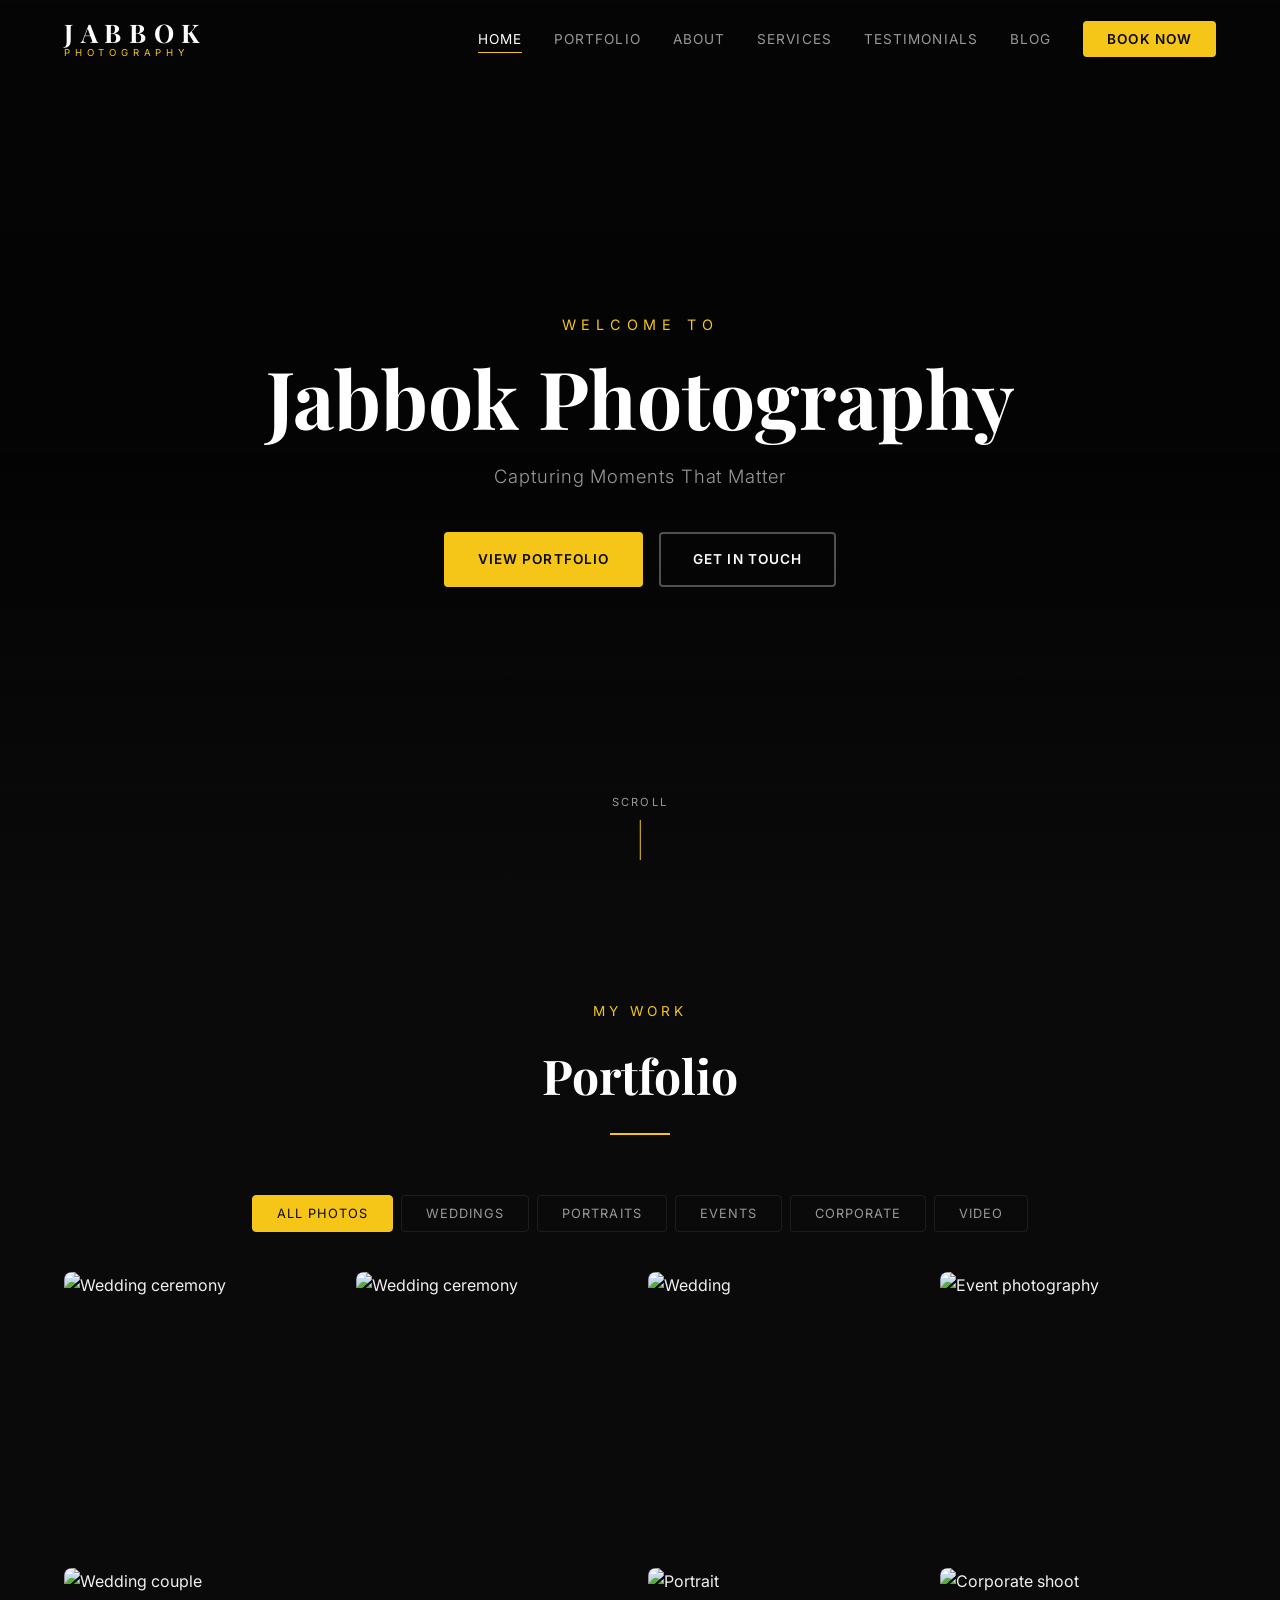
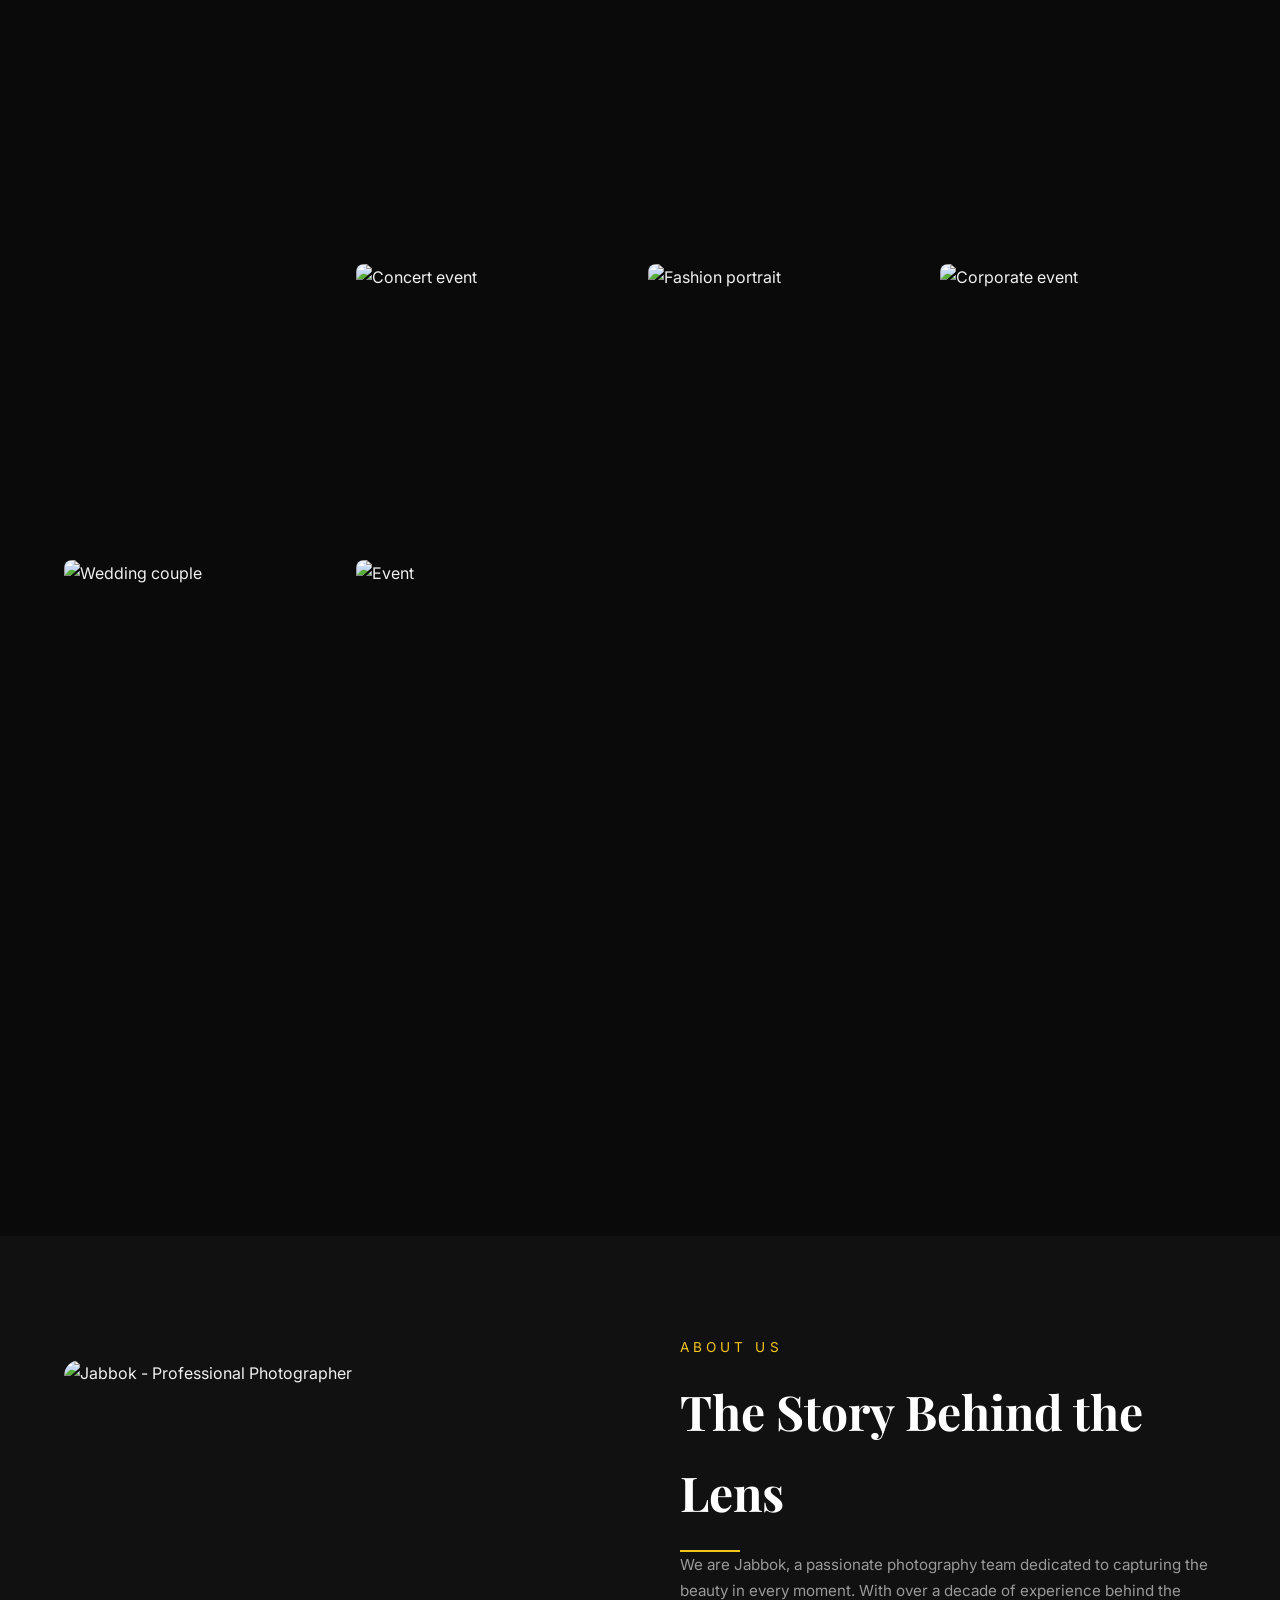
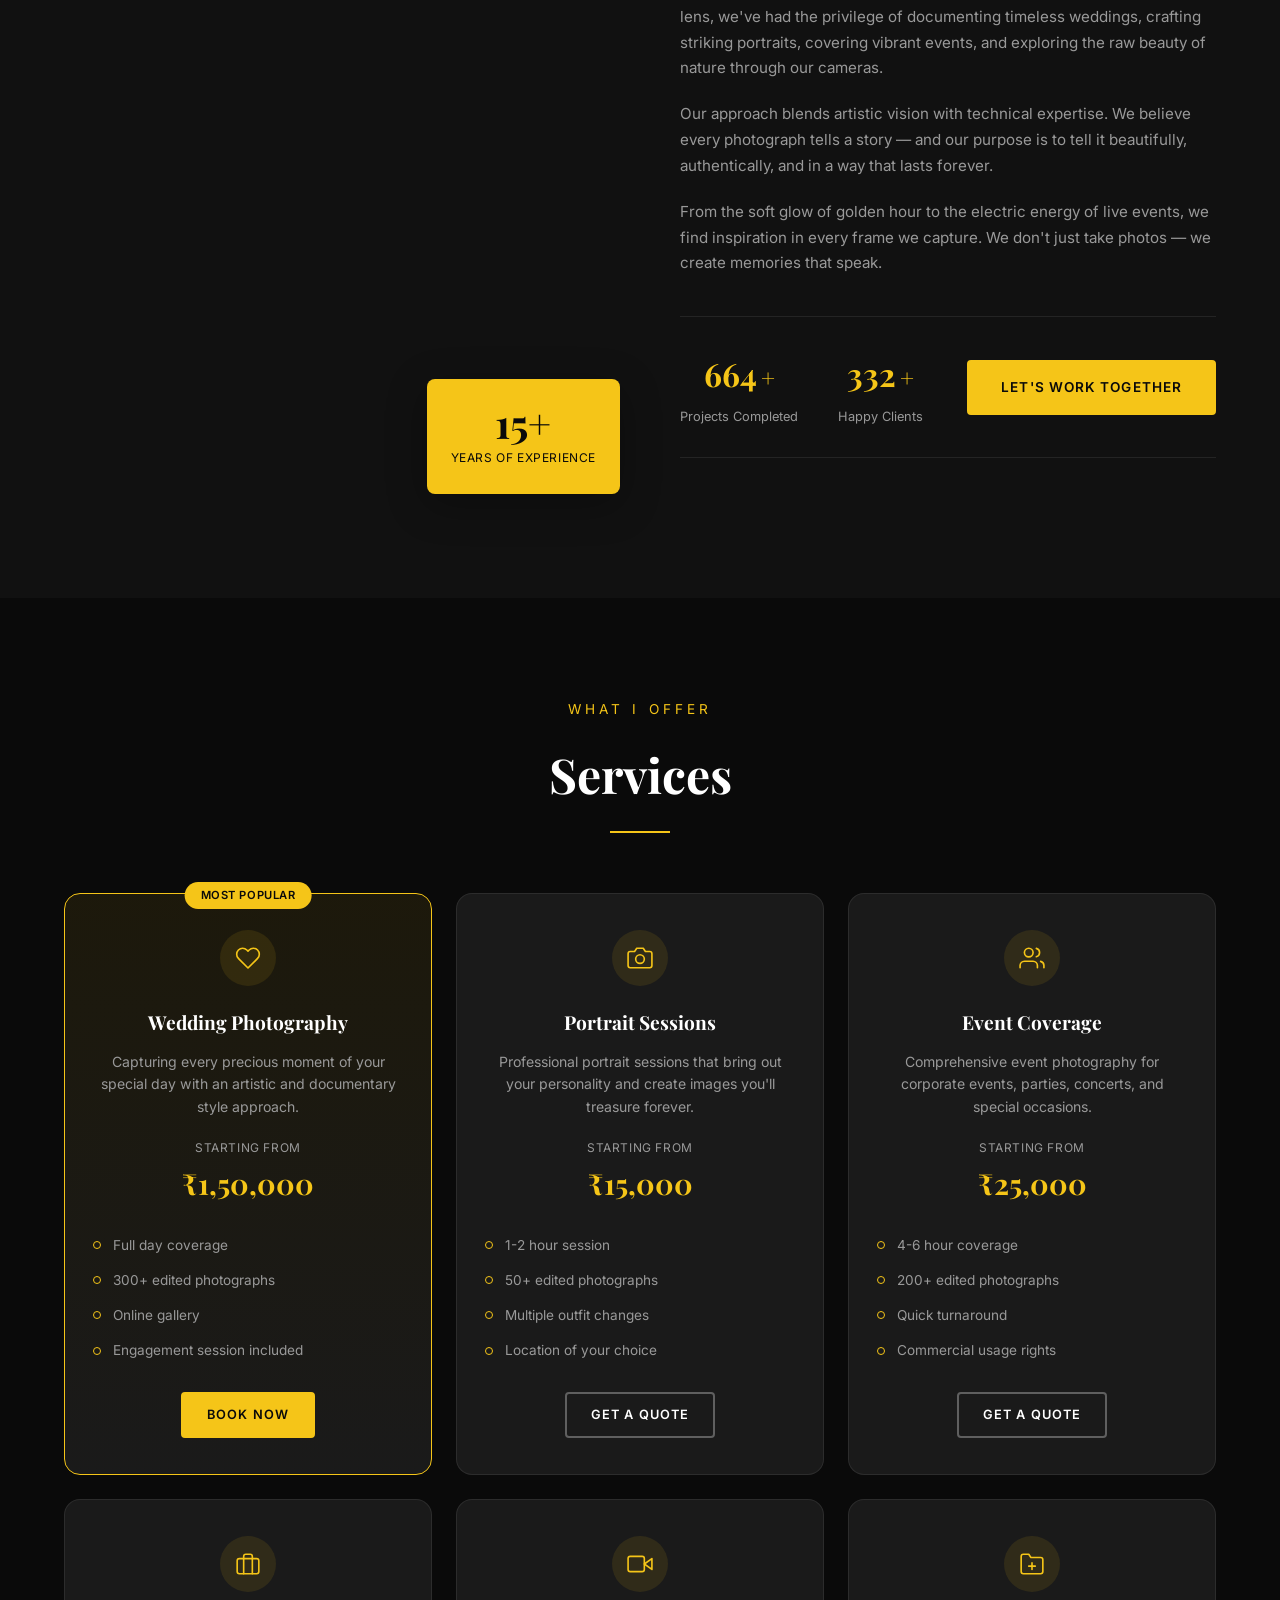
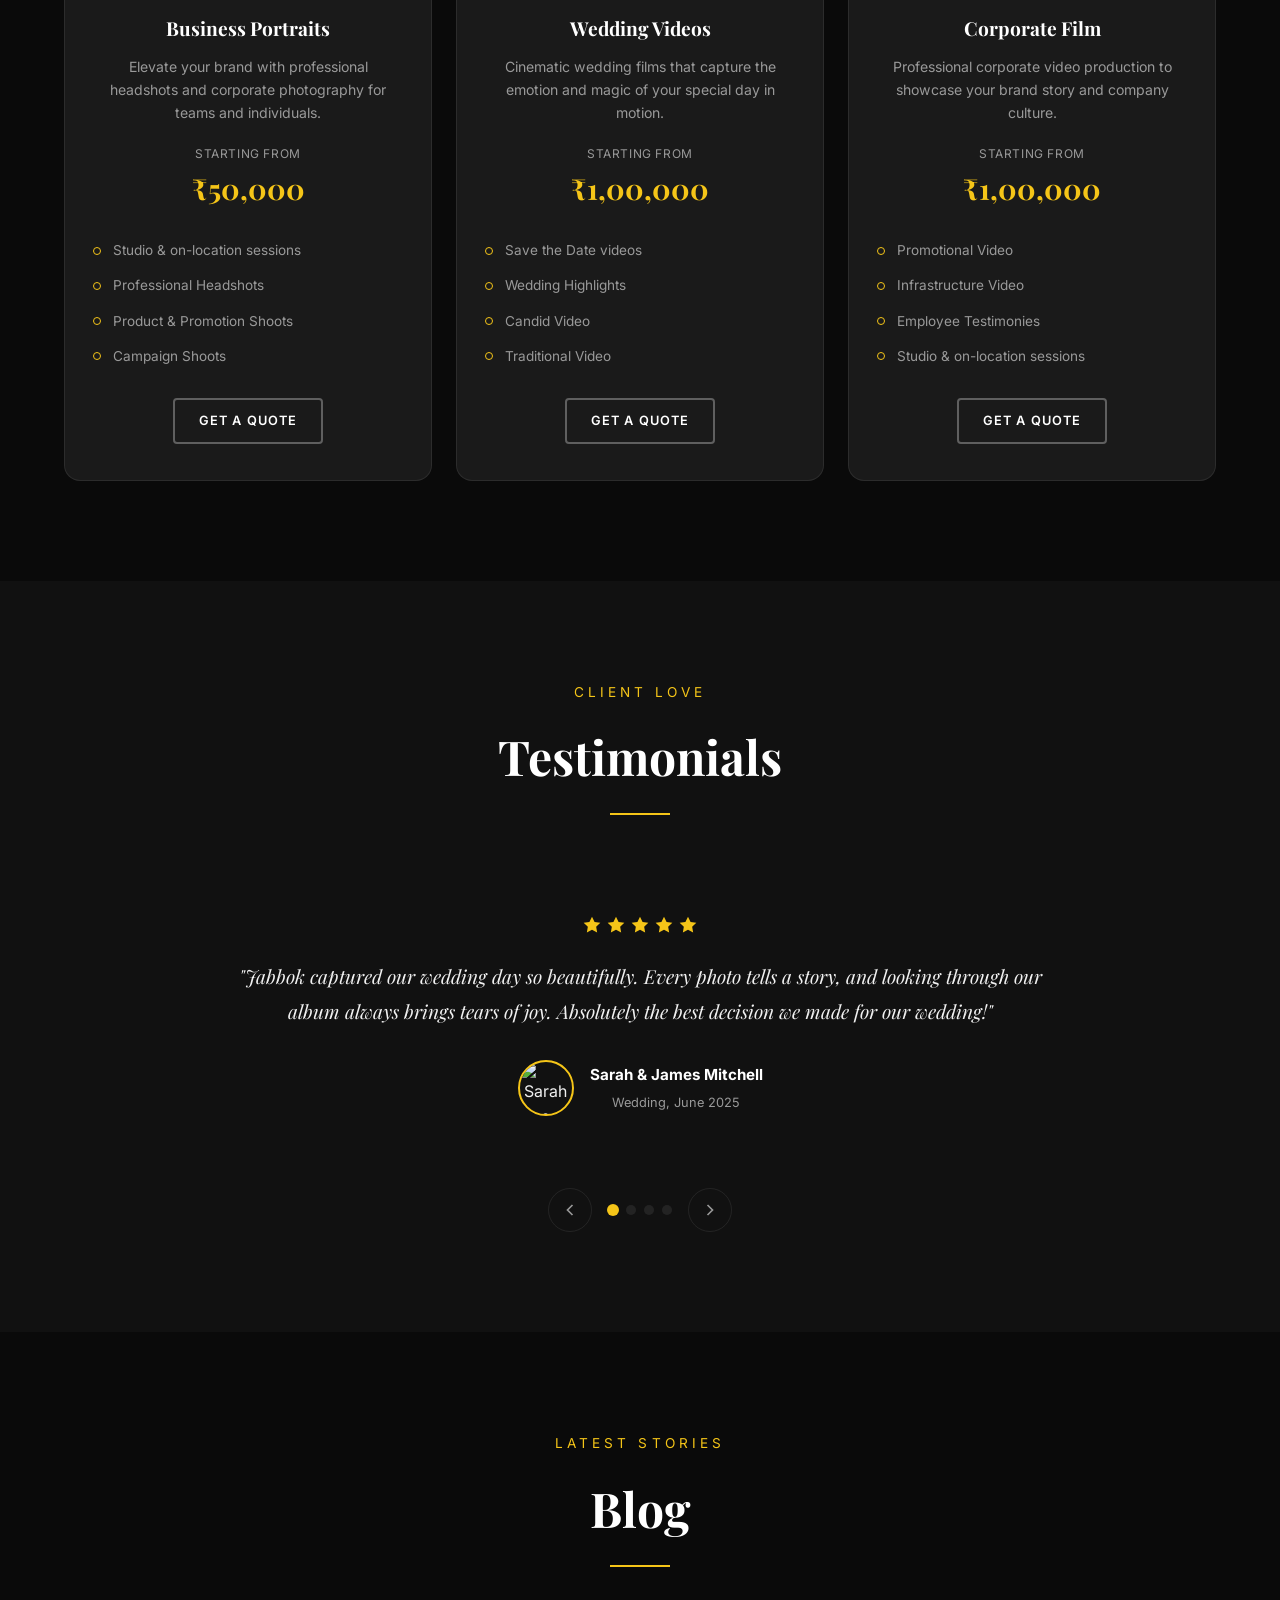
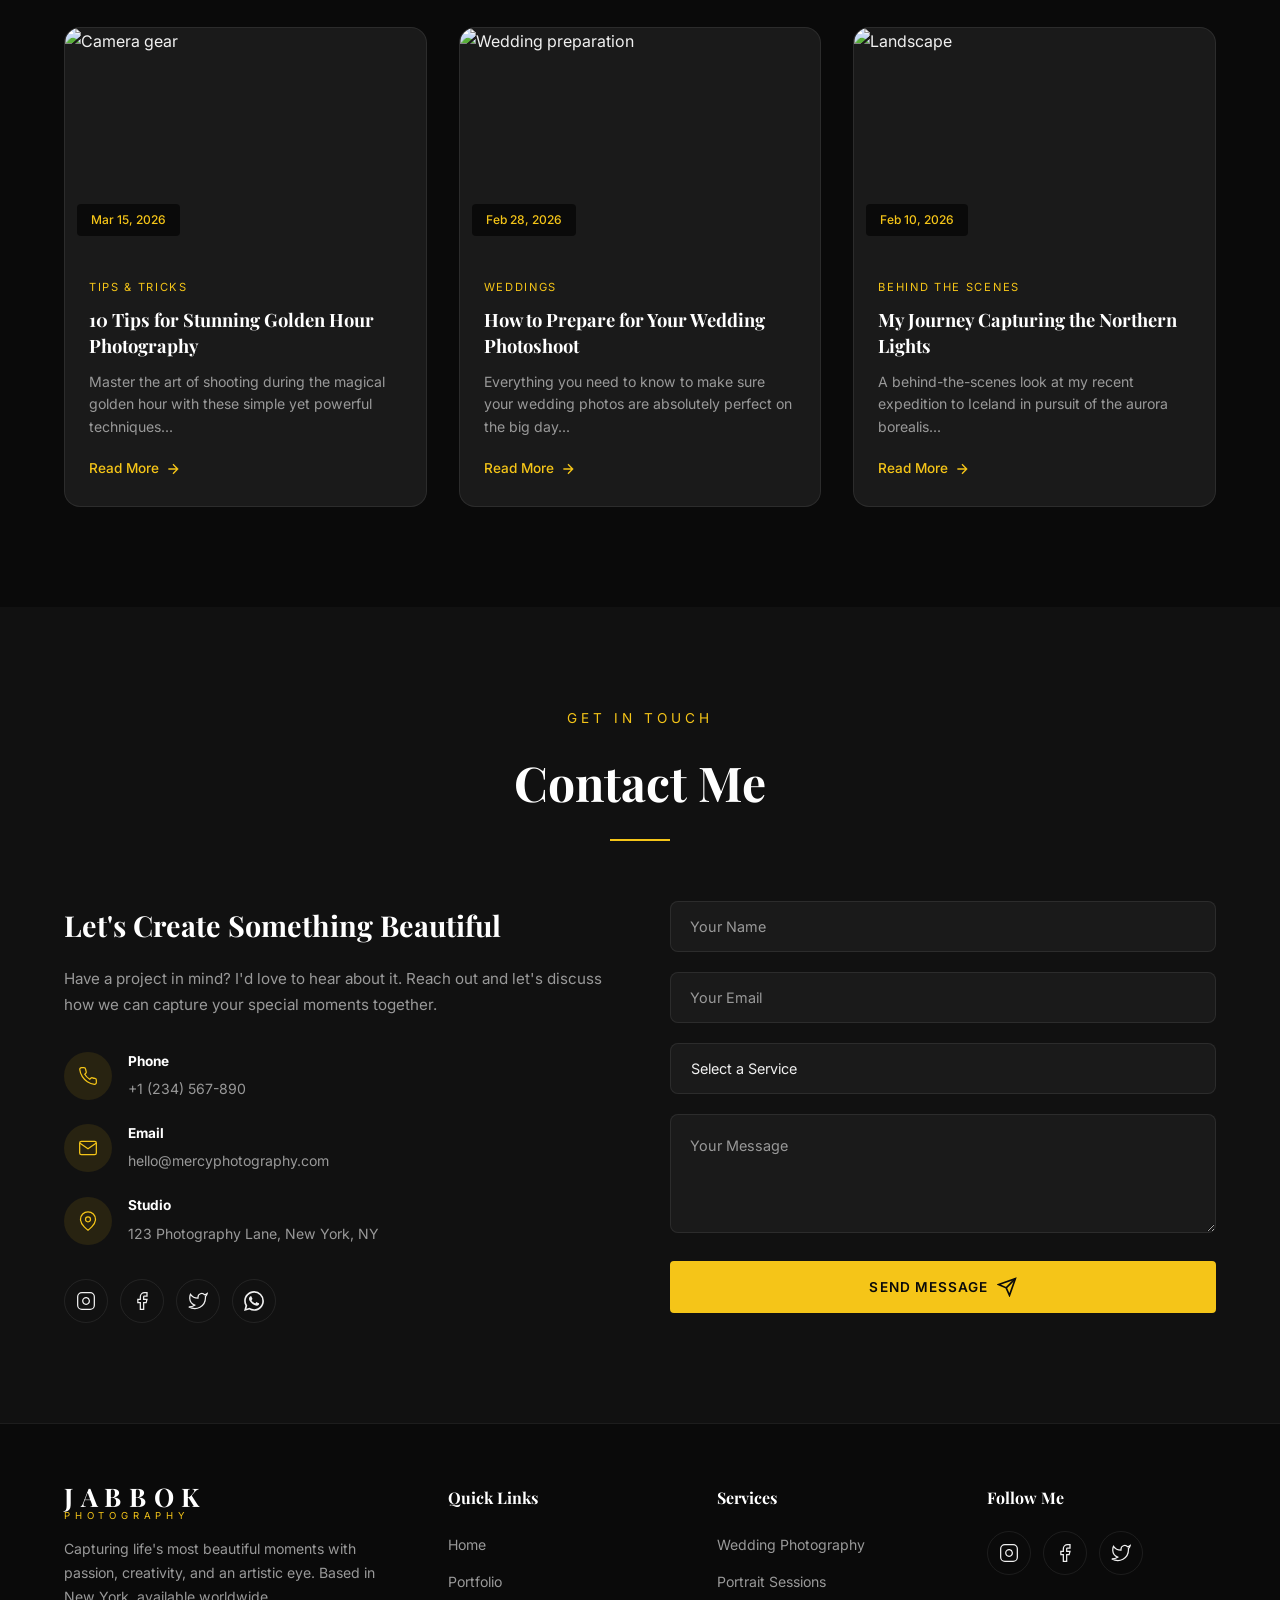
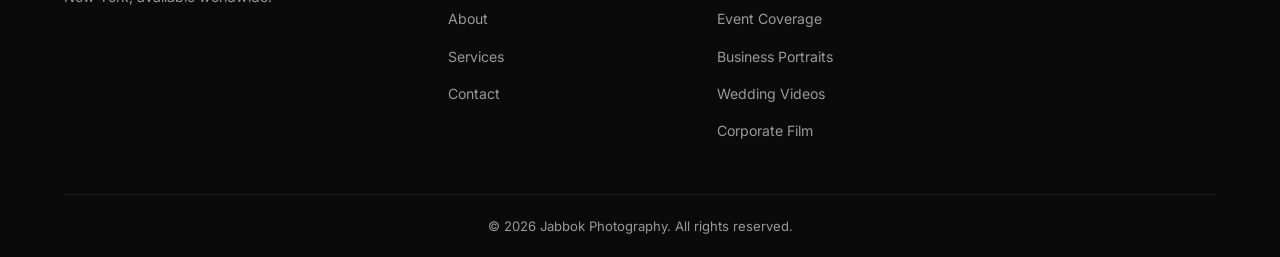
==== commit ec6e077d: "Admin overhaul: email auth, default content, fix JS crash on user page - Replace Google Sign-In with" ====
--- a/index.html
+++ b/index.html
@@ -685,389 +685,6 @@
         <svg viewBox="0 0 24 24" fill="none" stroke="currentColor" stroke-width="2"><path d="M18 15l-6-6-6 6"/></svg>
     </button>
 
-    <!-- Admin Panel Modal -->
-    <div class="admin-panel" id="adminPanel" style="display:none;">
-        <div class="admin-panel-content">
-            <div class="admin-header">
-                <h2>Admin Panel</h2>
-                <button class="admin-close" id="adminClose">&times;</button>
-            </div>
-
-            <!-- Admin Tabs -->
-            <div class="admin-tabs">
-                <button class="admin-tab active" data-tab="tab-hero">Hero</button>
-                <button class="admin-tab" data-tab="tab-portfolio">Portfolio</button>
-                <button class="admin-tab" data-tab="tab-about">About Us</button>
-                <button class="admin-tab" data-tab="tab-testimonials">Testimonials</button>
-                <button class="admin-tab" data-tab="tab-services">Services</button>
-                <button class="admin-tab" data-tab="tab-contact">Contact</button>
-                <button class="admin-tab" data-tab="tab-blog">Blog</button>
-                <button class="admin-tab" data-tab="tab-videos">Videos</button>
-            </div>
-
-            <!-- ====== TAB 1: HERO ====== -->
-            <div class="admin-tab-content active" id="tab-hero">
-                <h3>Hero Section Manager</h3>
-                <p class="admin-desc">Add or remove hero background images and video. Supports PNG, JPEG for images and MP4 for video.</p>
-
-                <!-- Hero Video -->
-                <div class="admin-sub-section">
-                    <h4>Hero Video <span class="badge" id="heroVideoBadge">None</span></h4>
-                    <div class="upload-dropzone small" id="heroVideoDropzone">
-                        <svg viewBox="0 0 24 24" fill="none" stroke="currentColor" stroke-width="1.5" width="32" height="32"><polygon points="23 7 16 12 23 17 23 7"/><rect x="1" y="5" width="15" height="14" rx="2" ry="2"/></svg>
-                        <p>Drop video here or click to browse</p>
-                        <span class="upload-formats">Supported: MP4 (max 50MB)</span>
-                        <input type="file" id="heroVideoFile" accept="video/mp4" hidden>
-                    </div>
-                    <div class="admin-media-list" id="heroVideoPreview"></div>
-                </div>
-
-                <!-- Hero Images -->
-                <div class="admin-sub-section">
-                    <h4>Hero Slider Images <span class="badge" id="heroImageCount">0</span></h4>
-                    <div class="upload-dropzone small" id="heroImageDropzone">
-                        <svg viewBox="0 0 24 24" fill="none" stroke="currentColor" stroke-width="1.5" width="32" height="32"><rect x="3" y="3" width="18" height="18" rx="2" ry="2"/><circle cx="8.5" cy="8.5" r="1.5"/><polyline points="21 15 16 10 5 21"/></svg>
-                        <p>Drop images here or click to browse</p>
-                        <span class="upload-formats">Supported: PNG, JPEG</span>
-                        <input type="file" id="heroImageFile" accept="image/png, image/jpeg" multiple hidden>
-                    </div>
-                    <div class="admin-media-grid" id="heroImageList"></div>
-                </div>
-            </div>
-
-            <!-- ====== TAB 2: PORTFOLIO ====== -->
-            <div class="admin-tab-content" id="tab-portfolio">
-                <h3>Portfolio Manager</h3>
-                <p class="admin-desc">Add, delete, and reorder portfolio images. Drag cards to reorder.</p>
-
-                <!-- Add Photo -->
-                <div class="admin-sub-section">
-                    <h4>Add New Photo</h4>
-                    <div class="upload-dropzone small" id="portfolioDropzone">
-                        <svg viewBox="0 0 24 24" fill="none" stroke="currentColor" stroke-width="1.5" width="32" height="32"><path d="M21 15v4a2 2 0 0 1-2 2H5a2 2 0 0 1-2-2v-4"/><polyline points="17 8 12 3 7 8"/><line x1="12" y1="3" x2="12" y2="15"/></svg>
-                        <p>Drop photo here or click to browse</p>
-                        <span class="upload-formats">Supported: PNG, JPEG</span>
-                        <input type="file" id="portfolioFile" accept="image/png, image/jpeg" hidden>
-                    </div>
-                    <div class="upload-preview-container" id="portfolioPreviewContainer" style="display:none;">
-                        <img id="portfolioPreview" src="" alt="Preview">
-                        <button type="button" class="remove-preview" id="portfolioRemovePreview">&times;</button>
-                    </div>
-                    <div class="upload-fields">
-                        <div class="admin-field">
-                            <label>Photo Title</label>
-                            <input type="text" id="portfolioTitle" placeholder="e.g., Sacred Rituals">
-                        </div>
-                        <div class="admin-field">
-                            <label>Category</label>
-                            <select id="portfolioCategory">
-                                <option value="" disabled selected>Select Category</option>
-                                <option value="weddings">Weddings</option>
-                                <option value="portraits">Portraits</option>
-                                <option value="events">Events</option>
-                                <option value="corporate">Corporate</option>
-                            </select>
-                        </div>
-                    </div>
-                    <button class="btn btn-primary btn-full" id="portfolioAddBtn">
-                        <span>Add to Portfolio</span>
-                    </button>
-                </div>
-
-                <!-- Manage Photos -->
-                <div class="admin-sub-section">
-                    <h4>Manage Photos <span class="badge" id="portfolioCount">0</span></h4>
-                    <p class="admin-hint">Drag to reorder. Click &times; to delete.</p>
-                    <div class="admin-media-grid sortable" id="portfolioList"></div>
-                    <p class="no-items" id="portfolioEmpty">No uploaded photos yet.</p>
-                </div>
-            </div>
-
-            <!-- ====== TAB 3: ABOUT US ====== -->
-            <div class="admin-tab-content" id="tab-about">
-                <h3>About Us Manager</h3>
-                <p class="admin-desc">Update the About section image.</p>
-
-                <div class="admin-sub-section">
-                    <h4>About Photo</h4>
-                    <div class="upload-dropzone small" id="aboutDropzone">
-                        <svg viewBox="0 0 24 24" fill="none" stroke="currentColor" stroke-width="1.5" width="32" height="32"><rect x="3" y="3" width="18" height="18" rx="2" ry="2"/><circle cx="8.5" cy="8.5" r="1.5"/><polyline points="21 15 16 10 5 21"/></svg>
-                        <p>Drop a new About photo here or click to browse</p>
-                        <span class="upload-formats">Supported: PNG, JPEG</span>
-                        <input type="file" id="aboutFile" accept="image/png, image/jpeg" hidden>
-                    </div>
-                    <div class="admin-media-list" id="aboutImagePreview"></div>
-                </div>
-            </div>
-
-            <!-- ====== TAB 4: TESTIMONIALS ====== -->
-            <div class="admin-tab-content" id="tab-testimonials">
-                <h3>Testimonials Manager</h3>
-                <p class="admin-desc">Add, edit, or remove client testimonials.</p>
-
-                <!-- Add Testimonial -->
-                <div class="admin-sub-section">
-                    <h4>Add New Testimonial</h4>
-                    <div class="admin-form-stack">
-                        <div class="upload-dropzone small" id="testimonialDropzone">
-                            <svg viewBox="0 0 24 24" fill="none" stroke="currentColor" stroke-width="1.5" width="32" height="32"><path d="M20 21v-2a4 4 0 0 0-4-4H8a4 4 0 0 0-4 4v2"/><circle cx="12" cy="7" r="4"/></svg>
-                            <p>Client photo (optional)</p>
-                            <span class="upload-formats">PNG, JPEG</span>
-                            <input type="file" id="testimonialPhotoFile" accept="image/png, image/jpeg" hidden>
-                        </div>
-                        <div class="upload-preview-container small-preview" id="testimonialPhotoPreview" style="display:none;">
-                            <img id="testimonialPhotoImg" src="" alt="Client photo">
-                            <button type="button" class="remove-preview" id="testimonialRemovePhoto">&times;</button>
-                        </div>
-                        <div class="admin-field">
-                            <label>Client Name</label>
-                            <input type="text" id="testimonialName" placeholder="e.g., Sarah & James Mitchell">
-                        </div>
-                        <div class="admin-field">
-                            <label>Service / Date</label>
-                            <input type="text" id="testimonialService" placeholder="e.g., Wedding, June 2025">
-                        </div>
-                        <div class="admin-field">
-                            <label>Testimonial Text</label>
-                            <textarea id="testimonialText" rows="3" placeholder="Write the client's review here..."></textarea>
-                        </div>
-                        <div class="admin-field">
-                            <label>Rating</label>
-                            <select id="testimonialRating">
-                                <option value="5">5 Stars</option>
-                                <option value="4">4 Stars</option>
-                                <option value="3">3 Stars</option>
-                            </select>
-                        </div>
-                    </div>
-                    <button class="btn btn-primary btn-full" id="testimonialAddBtn">
-                        <span>Add Testimonial</span>
-                    </button>
-                </div>
-
-                <!-- Manage Testimonials -->
-                <div class="admin-sub-section">
-                    <h4>Manage Testimonials <span class="badge" id="testimonialCount">0</span></h4>
-                    <div class="admin-testimonial-list" id="testimonialList"></div>
-                    <p class="no-items" id="testimonialEmpty">No custom testimonials added yet.</p>
-                </div>
-            </div>
-
-            <!-- ====== TAB 5: SERVICES ====== -->
-            <div class="admin-tab-content" id="tab-services">
-                <h3>Services Manager</h3>
-                <p class="admin-desc">Edit existing services or add new ones.</p>
-
-                <!-- Add Service -->
-                <div class="admin-sub-section">
-                    <h4>Add / Edit Service</h4>
-                    <div class="admin-form-stack">
-                        <div class="admin-field">
-                            <label>Service Name</label>
-                            <input type="text" id="serviceName" placeholder="e.g., Wedding Photography">
-                        </div>
-                        <div class="admin-field">
-                            <label>Description</label>
-                            <textarea id="serviceDesc" rows="2" placeholder="Brief description of the service..."></textarea>
-                        </div>
-                        <div class="upload-fields">
-                            <div class="admin-field">
-                                <label>Price (&#8377;)</label>
-                                <input type="text" id="servicePrice" placeholder="e.g., 1,50,000">
-                            </div>
-                            <div class="admin-field">
-                                <label>Price Label</label>
-                                <input type="text" id="servicePriceLabel" placeholder="e.g., Starting from" value="Starting from">
-                            </div>
-                        </div>
-                        <div class="admin-field">
-                            <label>Features (one per line)</label>
-                            <textarea id="serviceFeatures" rows="4" placeholder="Full day coverage&#10;300+ edited photographs&#10;Online gallery&#10;Engagement session included"></textarea>
-                        </div>
-                        <div class="admin-field">
-                            <label>Icon Style</label>
-                            <select id="serviceIcon">
-                                <option value="heart">Heart (Wedding)</option>
-                                <option value="camera">Camera (Portrait)</option>
-                                <option value="people">People (Events)</option>
-                                <option value="briefcase">Briefcase (Business)</option>
-                                <option value="video">Video (Film)</option>
-                                <option value="folder">Folder (Corporate)</option>
-                            </select>
-                        </div>
-                    </div>
-                    <input type="hidden" id="serviceEditId" value="">
-                    <button class="btn btn-primary btn-full" id="serviceAddBtn">
-                        <span>Add Service</span>
-                    </button>
-                </div>
-
-                <!-- Manage Services -->
-                <div class="admin-sub-section">
-                    <h4>Manage Services <span class="badge" id="serviceCount">0</span></h4>
-                    <div class="admin-service-list" id="serviceList"></div>
-                    <p class="no-items" id="serviceEmpty">No custom services added yet. Edit existing ones from the website.</p>
-                </div>
-            </div>
-
-            <!-- ====== TAB 6: CONTACT ====== -->
-            <div class="admin-tab-content" id="tab-contact">
-                <h3>Contact & Branches Manager</h3>
-                <p class="admin-desc">Edit your address, phone, email, and add branch locations.</p>
-
-                <!-- Main Address -->
-                <div class="admin-sub-section">
-                    <h4>Main Office Details</h4>
-                    <div class="admin-form-stack">
-                        <div class="admin-field">
-                            <label>Phone Number</label>
-                            <input type="text" id="contactPhone" placeholder="+1 (234) 567-890">
-                        </div>
-                        <div class="admin-field">
-                            <label>Email Address</label>
-                            <input type="email" id="contactEmail" placeholder="hello@jabbokphotography.com">
-                        </div>
-                        <div class="admin-field">
-                            <label>Studio Address</label>
-                            <input type="text" id="contactAddress" placeholder="123 Photography Lane, New York, NY">
-                        </div>
-                    </div>
-                    <button class="btn btn-primary btn-full" id="contactSaveBtn">
-                        <span>Save Contact Details</span>
-                    </button>
-                </div>
-
-                <!-- Branches -->
-                <div class="admin-sub-section">
-                    <h4>Branch Offices <span class="badge" id="branchCount">0</span></h4>
-                    <div class="admin-form-stack" id="branchForm">
-                        <div class="upload-fields">
-                            <div class="admin-field">
-                                <label>Branch Name</label>
-                                <input type="text" id="branchName" placeholder="e.g., Mumbai Office">
-                            </div>
-                            <div class="admin-field">
-                                <label>Branch Phone</label>
-                                <input type="text" id="branchPhone" placeholder="+91 98765 43210">
-                            </div>
-                        </div>
-                        <div class="admin-field">
-                            <label>Branch Address</label>
-                            <input type="text" id="branchAddress" placeholder="Full branch address">
-                        </div>
-                    </div>
-                    <button class="btn btn-outline btn-full" id="branchAddBtn" style="margin-top:12px;">
-                        <span>Add Branch</span>
-                    </button>
-                    <div class="admin-branch-list" id="branchList"></div>
-                    <p class="no-items" id="branchEmpty">No branches added yet.</p>
-                </div>
-            </div>
-
-            <!-- ====== TAB 7: BLOG ====== -->
-            <div class="admin-tab-content" id="tab-blog">
-                <h3>Blog Manager</h3>
-                <p class="admin-desc">Add, edit, or delete blog posts.</p>
-
-                <!-- Add/Edit Blog Post -->
-                <div class="admin-sub-section">
-                    <h4>Add / Edit Blog Post</h4>
-                    <div class="admin-form-stack">
-                        <div class="upload-dropzone small" id="blogImageDropzone">
-                            <svg viewBox="0 0 24 24" fill="none" stroke="currentColor" stroke-width="1.5" width="32" height="32"><rect x="3" y="3" width="18" height="18" rx="2" ry="2"/><circle cx="8.5" cy="8.5" r="1.5"/><polyline points="21 15 16 10 5 21"/></svg>
-                            <p>Blog cover image (optional)</p>
-                            <span class="upload-formats">PNG, JPEG</span>
-                            <input type="file" id="blogImageFile" accept="image/png, image/jpeg" hidden>
-                        </div>
-                        <div class="upload-preview-container small-preview" id="blogImagePreview" style="display:none;">
-                            <img id="blogImageImg" src="" alt="Blog cover">
-                            <button type="button" class="remove-preview" id="blogRemoveImage">&times;</button>
-                        </div>
-                        <div class="upload-fields">
-                            <div class="admin-field">
-                                <label>Post Title</label>
-                                <input type="text" id="blogTitle" placeholder="e.g., 10 Tips for Golden Hour Photography">
-                            </div>
-                            <div class="admin-field">
-                                <label>Category</label>
-                                <select id="blogCategory">
-                                    <option value="Tips & Tricks">Tips & Tricks</option>
-                                    <option value="Weddings">Weddings</option>
-                                    <option value="Behind the Scenes">Behind the Scenes</option>
-                                    <option value="Corporate">Corporate</option>
-                                    <option value="Events">Events</option>
-                                    <option value="Tutorials">Tutorials</option>
-                                </select>
-                            </div>
-                        </div>
-                        <div class="admin-field">
-                            <label>Excerpt / Summary</label>
-                            <textarea id="blogExcerpt" rows="2" placeholder="A brief summary of the blog post..."></textarea>
-                        </div>
-                        <div class="admin-field">
-                            <label>Date</label>
-                            <input type="date" id="blogDate">
-                        </div>
-                    </div>
-                    <input type="hidden" id="blogEditId" value="">
-                    <button class="btn btn-primary btn-full" id="blogAddBtn">
-                        <span>Add Blog Post</span>
-                    </button>
-                </div>
-
-                <!-- Manage Blog Posts -->
-                <div class="admin-sub-section">
-                    <h4>Manage Blog Posts <span class="badge" id="blogCount">0</span></h4>
-                    <div class="admin-blog-list" id="blogList"></div>
-                    <p class="no-items" id="blogEmpty">No custom blog posts added yet.</p>
-                </div>
-            </div>
-
-            <!-- ====== TAB 8: VIDEOS ====== -->
-            <div class="admin-tab-content" id="tab-videos">
-                <h3>Video Manager</h3>
-                <p class="admin-desc">Add YouTube videos to the portfolio Video section.</p>
-
-                <!-- Add Video -->
-                <div class="admin-sub-section">
-                    <h4>Add YouTube Video</h4>
-                    <div class="admin-form-stack">
-                        <div class="admin-field">
-                            <label>YouTube URL</label>
-                            <input type="text" id="videoUrl" placeholder="e.g., https://www.youtube.com/watch?v=xxxxx">
-                        </div>
-                        <div class="upload-fields">
-                            <div class="admin-field">
-                                <label>Video Title</label>
-                                <input type="text" id="videoTitle" placeholder="e.g., Sarah & James Wedding Highlights">
-                            </div>
-                            <div class="admin-field">
-                                <label>Category</label>
-                                <select id="videoCategory">
-                                    <option value="wedding">Wedding</option>
-                                    <option value="events">Events</option>
-                                    <option value="corporate">Corporate</option>
-                                </select>
-                            </div>
-                        </div>
-                    </div>
-                    <button class="btn btn-primary btn-full" id="videoAddBtn">
-                        <span>Add Video</span>
-                    </button>
-                </div>
-
-                <!-- Manage Videos -->
-                <div class="admin-sub-section">
-                    <h4>Manage Videos <span class="badge" id="videoCount">0</span></h4>
-                    <div class="admin-video-list" id="videoList"></div>
-                    <p class="no-items" id="videoEmptyAdmin">No videos added yet.</p>
-                </div>
-            </div>
-
-        </div>
-    </div>
-
     <script src="js/main.js"></script>
-    <script src="js/admin.js"></script>
 </body>
-</html>
+</html>
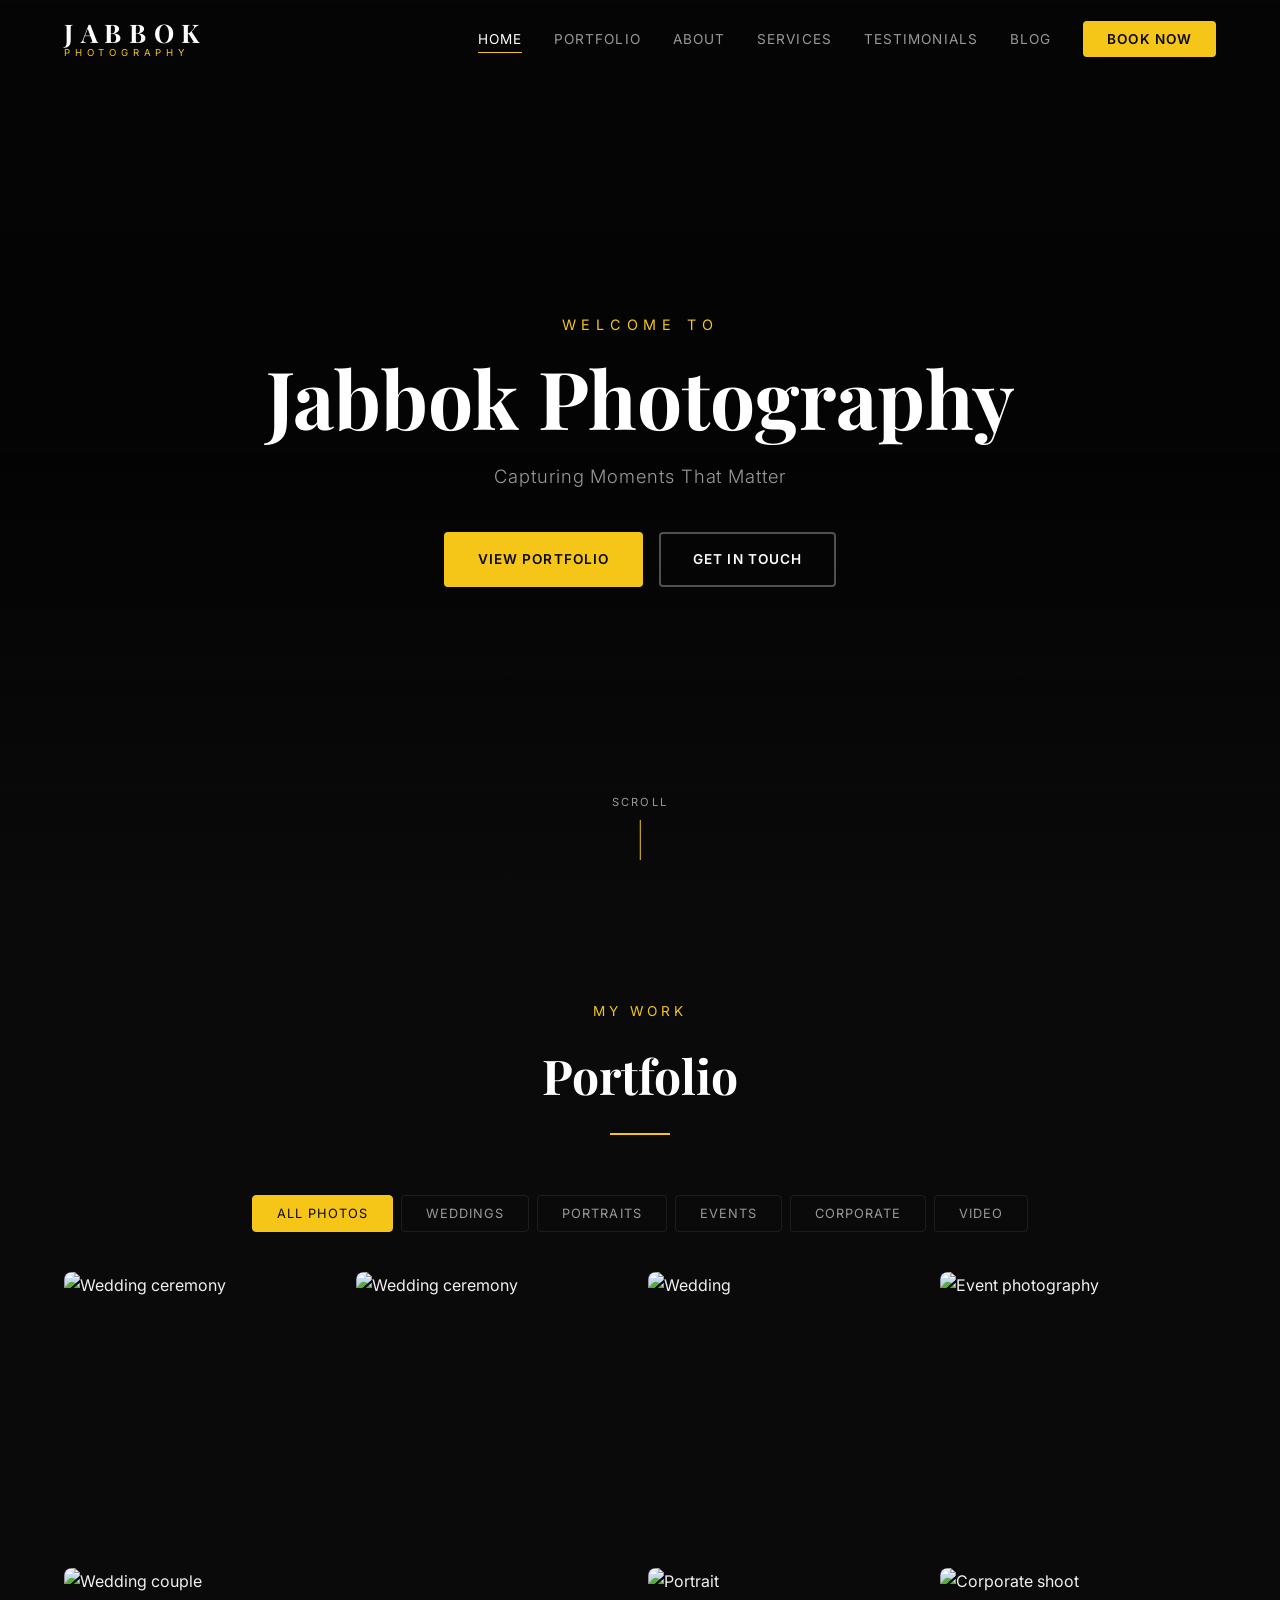
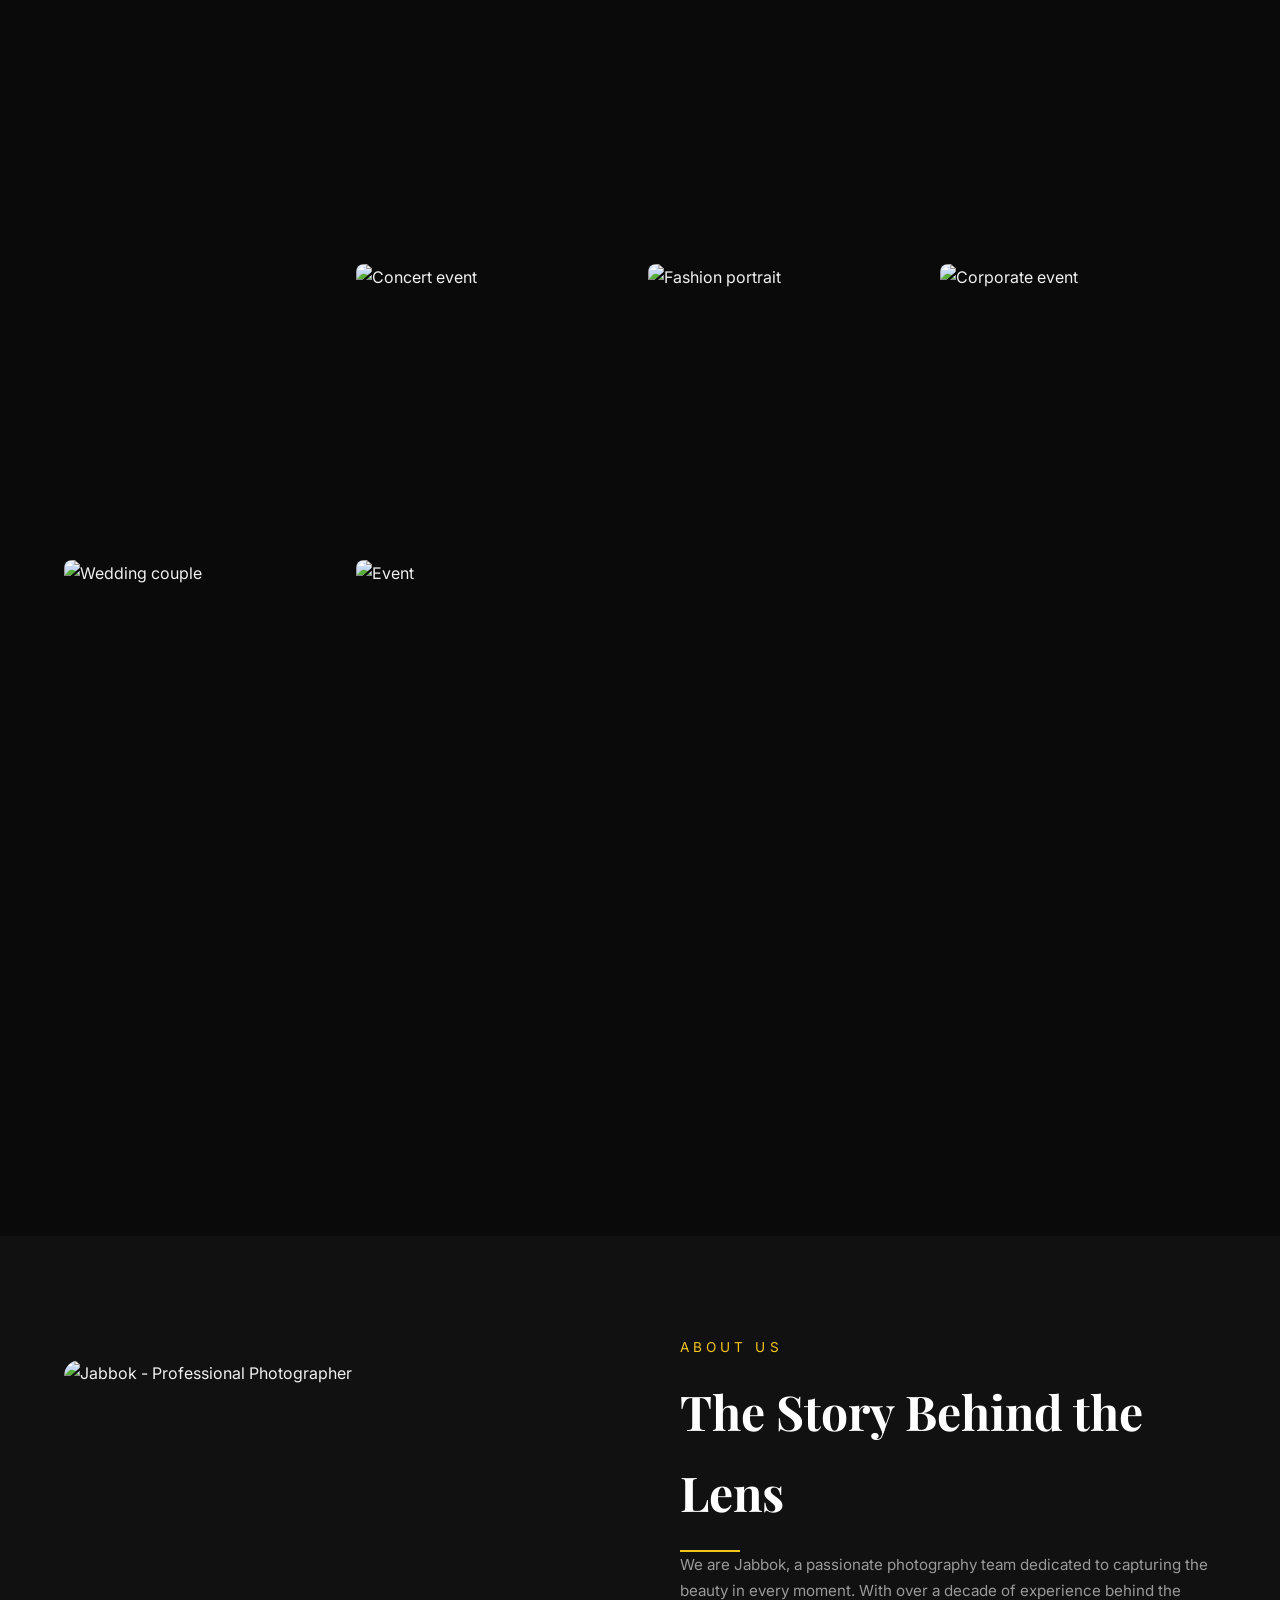
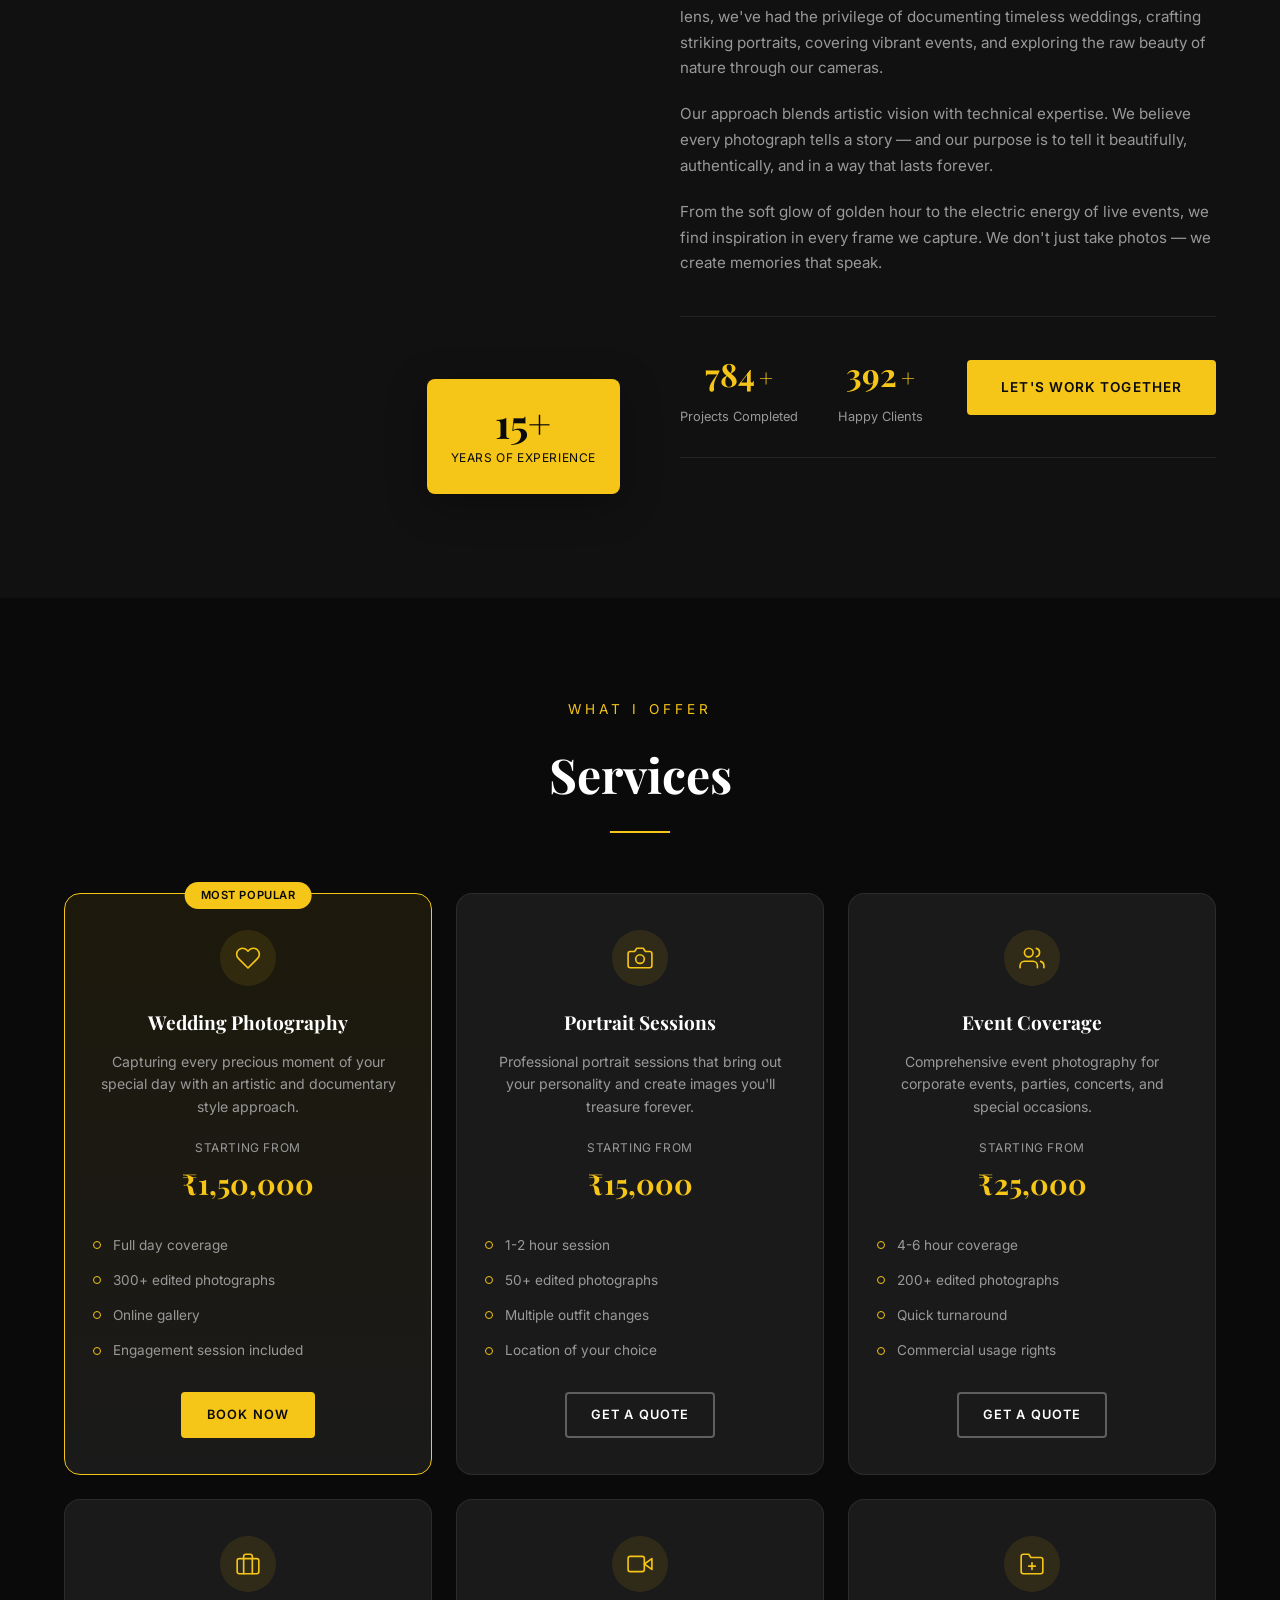
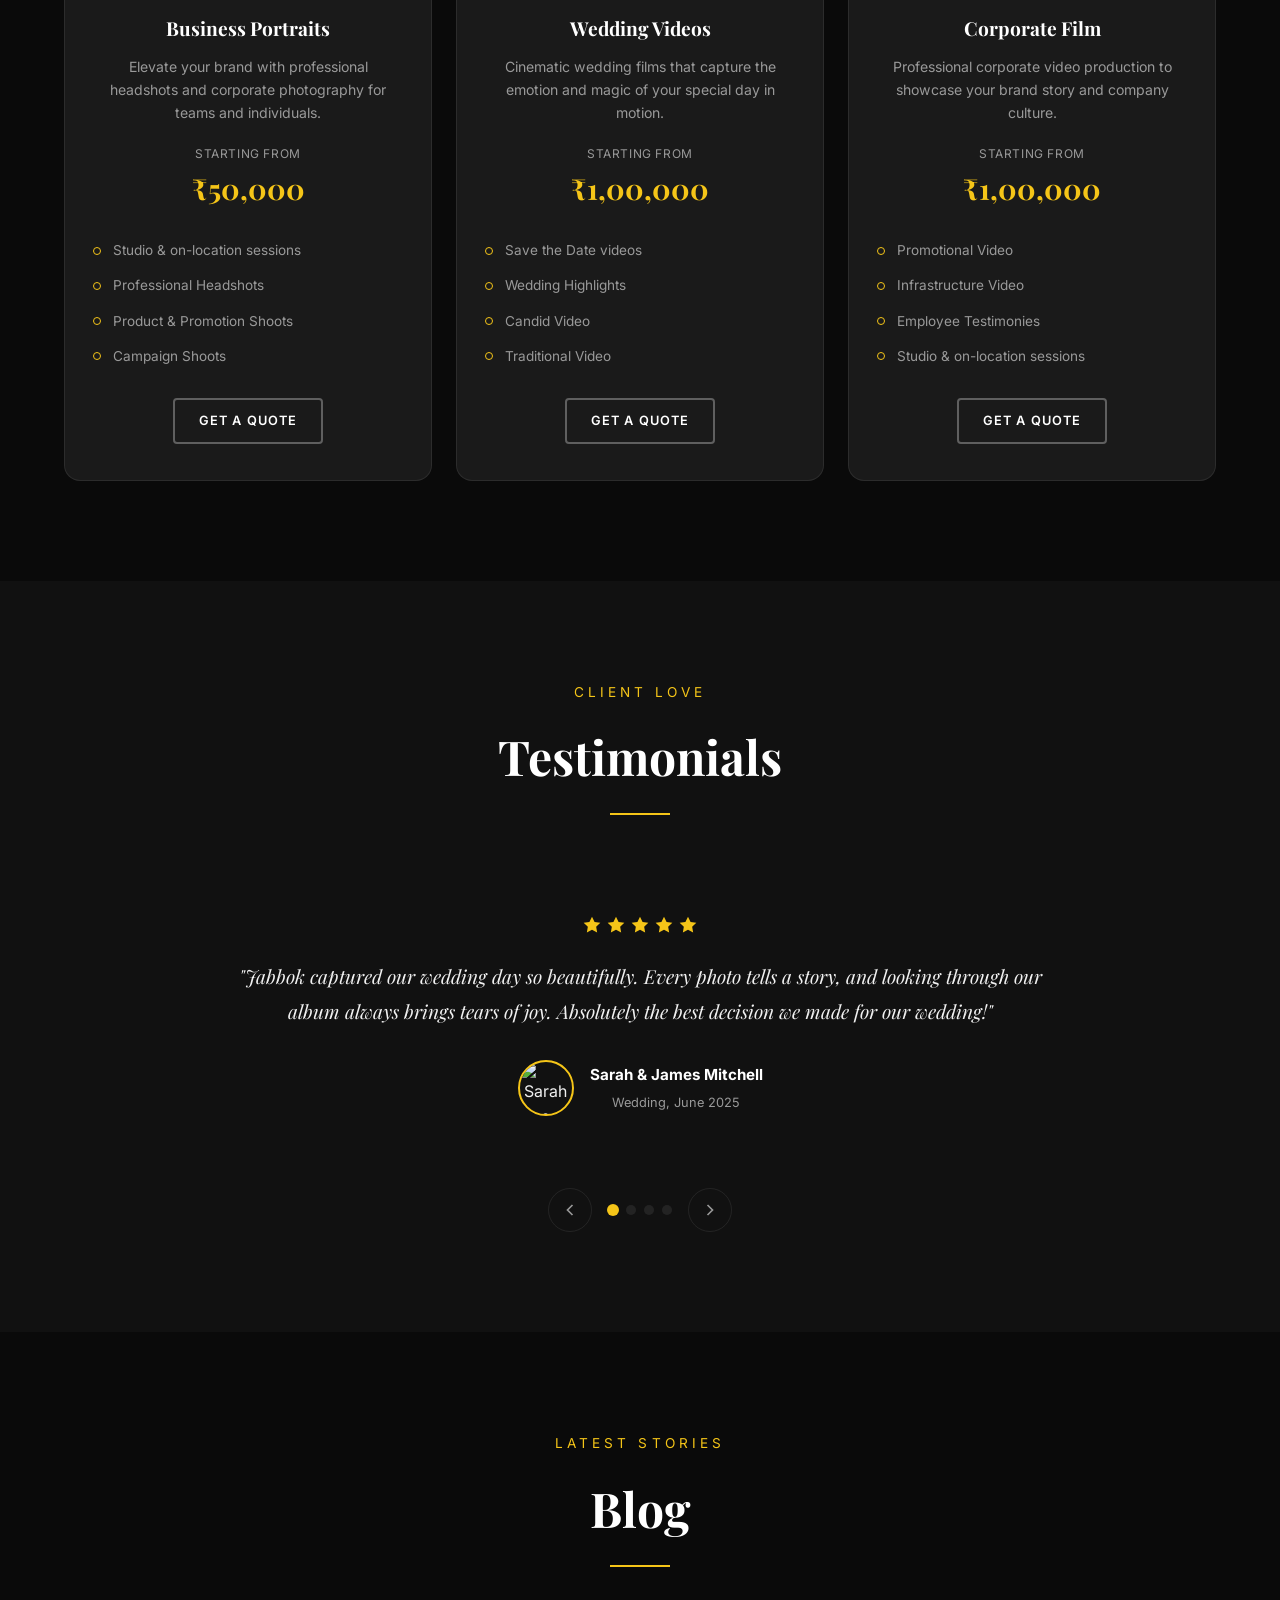
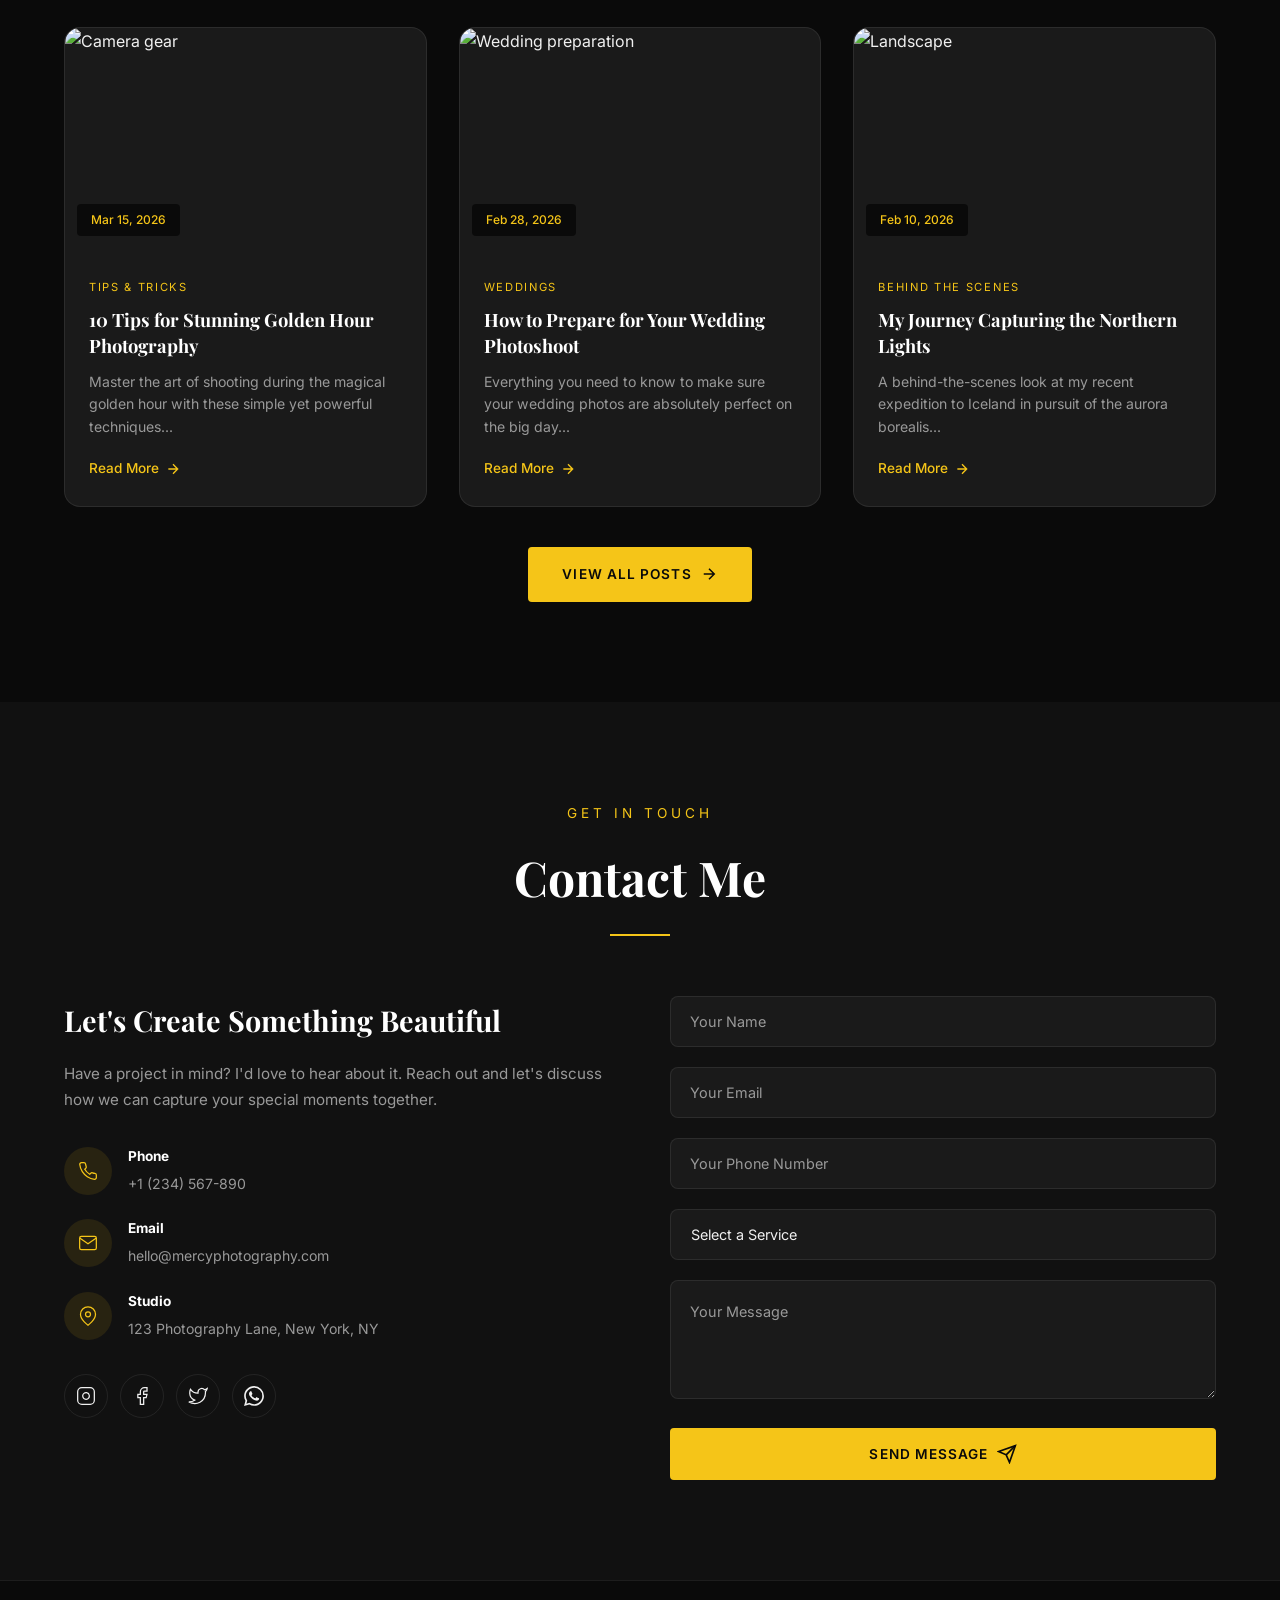
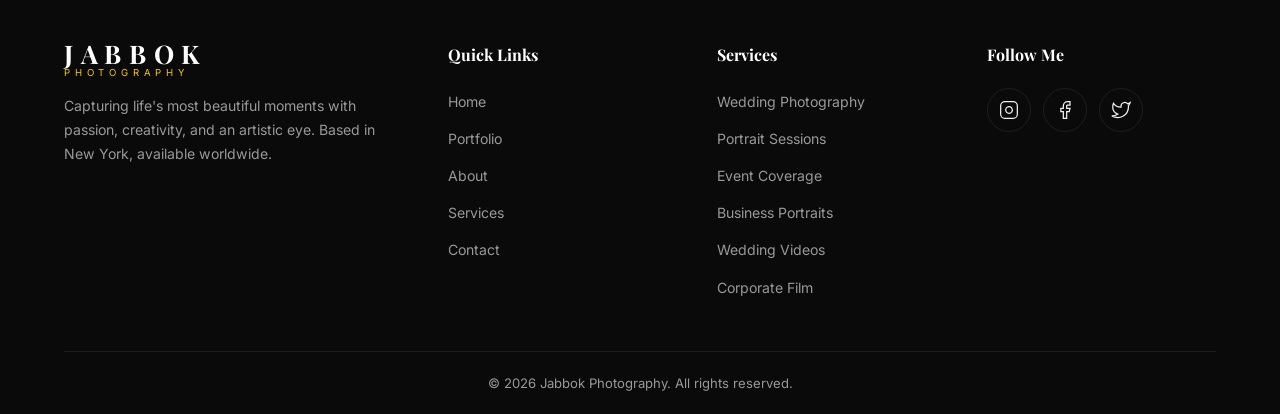
==== commit 445d3e12: "Add dedicated blog page with full article view and phone field to contact form - Created blog.html w" ====
--- a/index.html
+++ b/index.html
@@ -497,7 +497,7 @@
                         <span class="blog-category">Tips & Tricks</span>
                         <h3>10 Tips for Stunning Golden Hour Photography</h3>
                         <p>Master the art of shooting during the magical golden hour with these simple yet powerful techniques...</p>
-                        <a href="#" class="blog-link">Read More <svg viewBox="0 0 24 24" fill="none" stroke="currentColor" stroke-width="2" width="16" height="16"><path d="M5 12h14M12 5l7 7-7 7"/></svg></a>
+                        <a href="blog.html" class="blog-link">Read More <svg viewBox="0 0 24 24" fill="none" stroke="currentColor" stroke-width="2" width="16" height="16"><path d="M5 12h14M12 5l7 7-7 7"/></svg></a>
                     </div>
                 </article>
                 <article class="blog-card">
@@ -509,7 +509,7 @@
                         <span class="blog-category">Weddings</span>
                         <h3>How to Prepare for Your Wedding Photoshoot</h3>
                         <p>Everything you need to know to make sure your wedding photos are absolutely perfect on the big day...</p>
-                        <a href="#" class="blog-link">Read More <svg viewBox="0 0 24 24" fill="none" stroke="currentColor" stroke-width="2" width="16" height="16"><path d="M5 12h14M12 5l7 7-7 7"/></svg></a>
+                        <a href="blog.html" class="blog-link">Read More <svg viewBox="0 0 24 24" fill="none" stroke="currentColor" stroke-width="2" width="16" height="16"><path d="M5 12h14M12 5l7 7-7 7"/></svg></a>
                     </div>
                 </article>
                 <article class="blog-card">
@@ -521,9 +521,15 @@
                         <span class="blog-category">Behind the Scenes</span>
                         <h3>My Journey Capturing the Northern Lights</h3>
                         <p>A behind-the-scenes look at my recent expedition to Iceland in pursuit of the aurora borealis...</p>
-                        <a href="#" class="blog-link">Read More <svg viewBox="0 0 24 24" fill="none" stroke="currentColor" stroke-width="2" width="16" height="16"><path d="M5 12h14M12 5l7 7-7 7"/></svg></a>
+                        <a href="blog.html" class="blog-link">Read More <svg viewBox="0 0 24 24" fill="none" stroke="currentColor" stroke-width="2" width="16" height="16"><path d="M5 12h14M12 5l7 7-7 7"/></svg></a>
                     </div>
                 </article>
+            </div>
+            <div style="text-align:center;margin-top:40px;">
+                <a href="blog.html" class="btn btn-primary" style="display:inline-flex;align-items:center;gap:8px;">
+                    <span>View All Posts</span>
+                    <svg viewBox="0 0 24 24" fill="none" stroke="currentColor" stroke-width="2" width="18" height="18"><path d="M5 12h14M12 5l7 7-7 7"/></svg>
+                </a>
             </div>
         </div>
     </section>
@@ -594,6 +600,10 @@
                         <label for="email">Your Email</label>
                     </div>
                     <div class="form-group">
+                        <input type="tel" id="phone" name="phone" placeholder=" " required>
+                        <label for="phone">Your Phone Number</label>
+                    </div>
+                    <div class="form-group">
                         <select id="service" name="service" required>
                             <option value="" disabled selected>Select a Service</option>
                             <option value="wedding">Wedding Photography</option>
--- a/css/style.css
+++ b/css/style.css
@@ -1008,6 +1008,217 @@
     gap: 12px;
 }
 
+/* --- Blog Page (blog.html) --- */
+.header-solid {
+    background: var(--color-bg) !important;
+    border-bottom: 1px solid var(--color-border);
+}
+
+.blog-page-hero {
+    padding: 140px 0 60px;
+    background: linear-gradient(135deg, var(--color-bg) 0%, rgba(245,197,24,0.05) 50%, var(--color-bg) 100%);
+    text-align: center;
+    border-bottom: 1px solid var(--color-border);
+}
+
+.blog-hero-desc {
+    color: var(--color-text-muted);
+    font-size: 1.05rem;
+    margin-top: 16px;
+    max-width: 550px;
+    margin-left: auto;
+    margin-right: auto;
+}
+
+.blog-page-section {
+    padding: 60px 0 80px;
+}
+
+.blog-page-grid {
+    display: flex;
+    flex-direction: column;
+    gap: 40px;
+}
+
+.blog-page-card {
+    background: var(--color-bg-card);
+    border: 1px solid var(--color-border);
+    border-radius: var(--radius-lg);
+    overflow: hidden;
+    display: grid;
+    grid-template-columns: 380px 1fr;
+    transition: all var(--transition);
+}
+
+.blog-page-card:hover {
+    border-color: rgba(245, 197, 24, 0.3);
+    box-shadow: var(--shadow);
+}
+
+.blog-featured {
+    grid-template-columns: 1fr;
+}
+
+.blog-featured .blog-page-image {
+    height: 400px;
+}
+
+.blog-page-image {
+    position: relative;
+    height: 100%;
+    min-height: 260px;
+    overflow: hidden;
+}
+
+.blog-page-image img {
+    width: 100%;
+    height: 100%;
+    object-fit: cover;
+    transition: transform var(--transition-slow);
+}
+
+.blog-page-card:hover .blog-page-image img {
+    transform: scale(1.03);
+}
+
+.blog-page-image .blog-date {
+    position: absolute;
+    bottom: 12px;
+    left: 12px;
+    background: var(--color-bg);
+    color: var(--color-accent);
+    padding: 6px 14px;
+    border-radius: 4px;
+    font-size: 0.75rem;
+    font-weight: 500;
+}
+
+.blog-category-tag {
+    position: absolute;
+    top: 12px;
+    right: 12px;
+    background: var(--color-accent);
+    color: var(--color-bg);
+    padding: 5px 14px;
+    border-radius: 20px;
+    font-size: 0.7rem;
+    font-weight: 600;
+    letter-spacing: 0.08em;
+    text-transform: uppercase;
+}
+
+.blog-page-content {
+    padding: 32px;
+    display: flex;
+    flex-direction: column;
+    justify-content: center;
+}
+
+.blog-page-title {
+    font-family: var(--font-heading);
+    font-size: 1.5rem;
+    color: var(--color-white);
+    margin-bottom: 12px;
+    line-height: 1.3;
+}
+
+.blog-featured .blog-page-title {
+    font-size: 2rem;
+}
+
+.blog-page-excerpt {
+    font-size: 0.95rem;
+    color: var(--color-text-muted);
+    line-height: 1.7;
+    margin-bottom: 16px;
+    display: -webkit-box;
+    -webkit-line-clamp: 3;
+    -webkit-box-orient: vertical;
+    overflow: hidden;
+}
+
+.blog-page-body {
+    display: none;
+    font-size: 0.95rem;
+    color: var(--color-text);
+    line-height: 1.8;
+    margin-bottom: 16px;
+}
+
+.blog-page-body p {
+    margin-bottom: 10px;
+}
+
+.blog-expanded .blog-page-image {
+    height: auto;
+    min-height: 260px;
+    max-height: 400px;
+}
+
+.blog-read-toggle {
+    display: inline-flex;
+    align-items: center;
+    gap: 8px;
+    background: transparent;
+    border: 1px solid var(--color-accent);
+    color: var(--color-accent);
+    padding: 10px 24px;
+    border-radius: var(--radius);
+    font-size: 0.85rem;
+    font-weight: 500;
+    cursor: pointer;
+    transition: all var(--transition);
+    align-self: flex-start;
+}
+
+.blog-read-toggle:hover {
+    background: var(--color-accent);
+    color: var(--color-bg);
+}
+
+.blog-read-toggle svg {
+    transition: transform var(--transition);
+}
+
+.blog-empty-state {
+    display: flex;
+    flex-direction: column;
+    align-items: center;
+    justify-content: center;
+    padding: 80px 20px;
+    color: var(--color-text-muted);
+    text-align: center;
+    font-size: 1rem;
+}
+
+@media (max-width: 768px) {
+    .blog-page-card {
+        grid-template-columns: 1fr;
+    }
+    .blog-page-image {
+        height: 220px;
+        min-height: 220px;
+    }
+    .blog-featured .blog-page-image {
+        height: 260px;
+    }
+    .blog-page-content {
+        padding: 24px;
+    }
+    .blog-page-title {
+        font-size: 1.2rem;
+    }
+    .blog-featured .blog-page-title {
+        font-size: 1.4rem;
+    }
+    .blog-page-hero {
+        padding: 120px 0 40px;
+    }
+    .blog-page-hero .section-title {
+        font-size: 2rem !important;
+    }
+}
+
 /* --- Contact Section --- */
 .contact {
     background: var(--color-bg-alt);
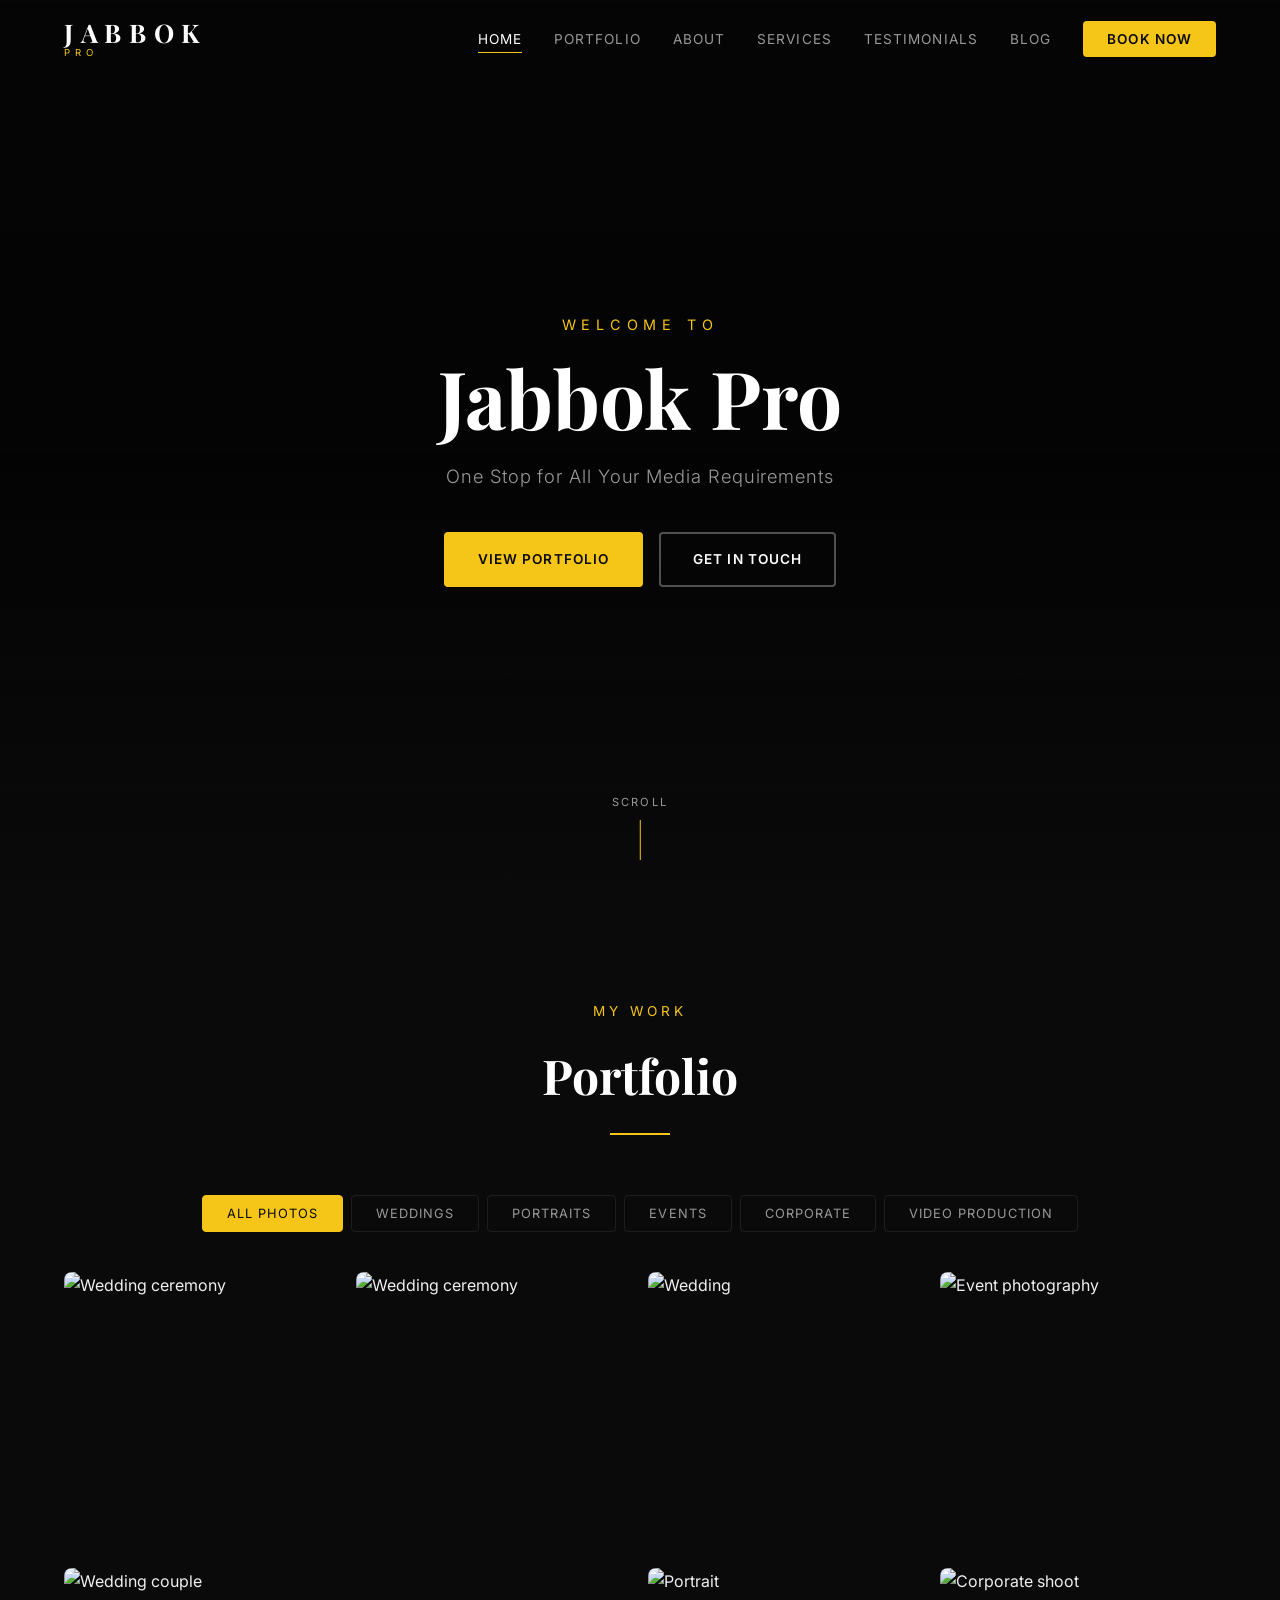
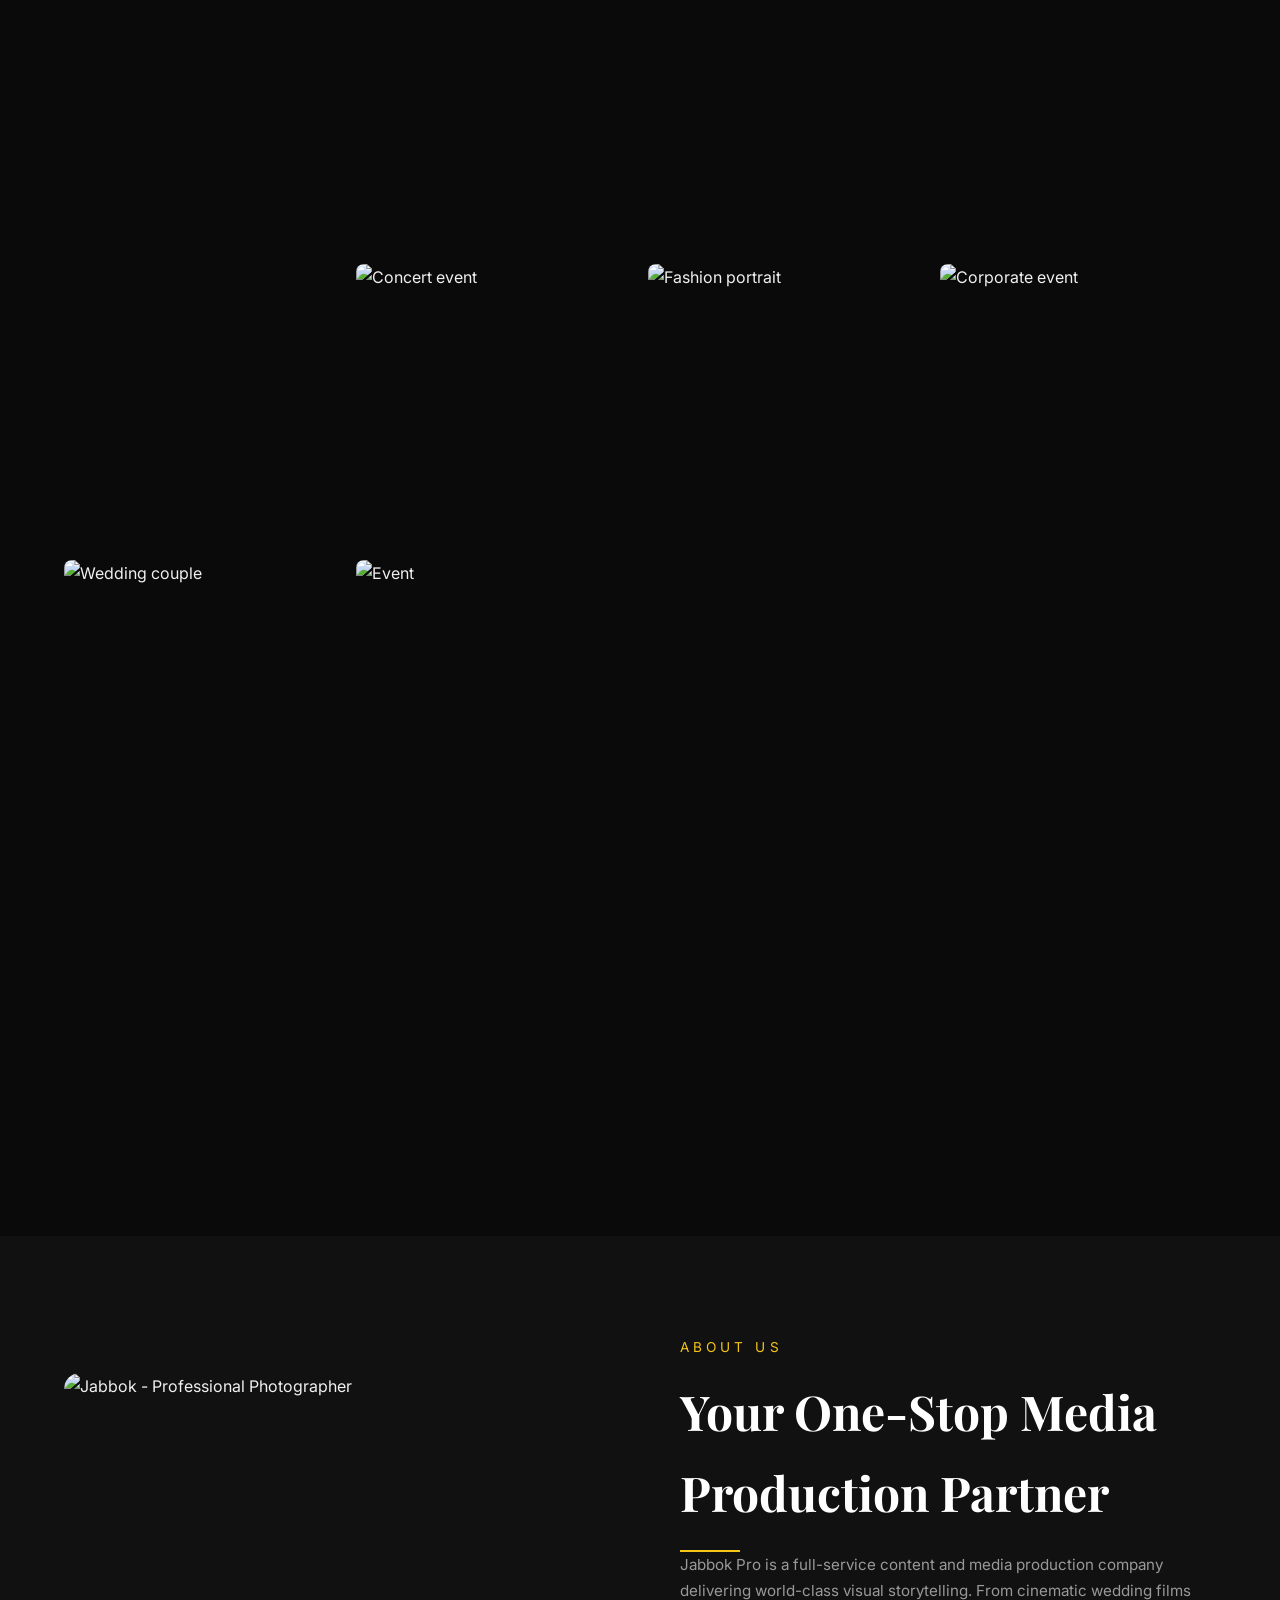
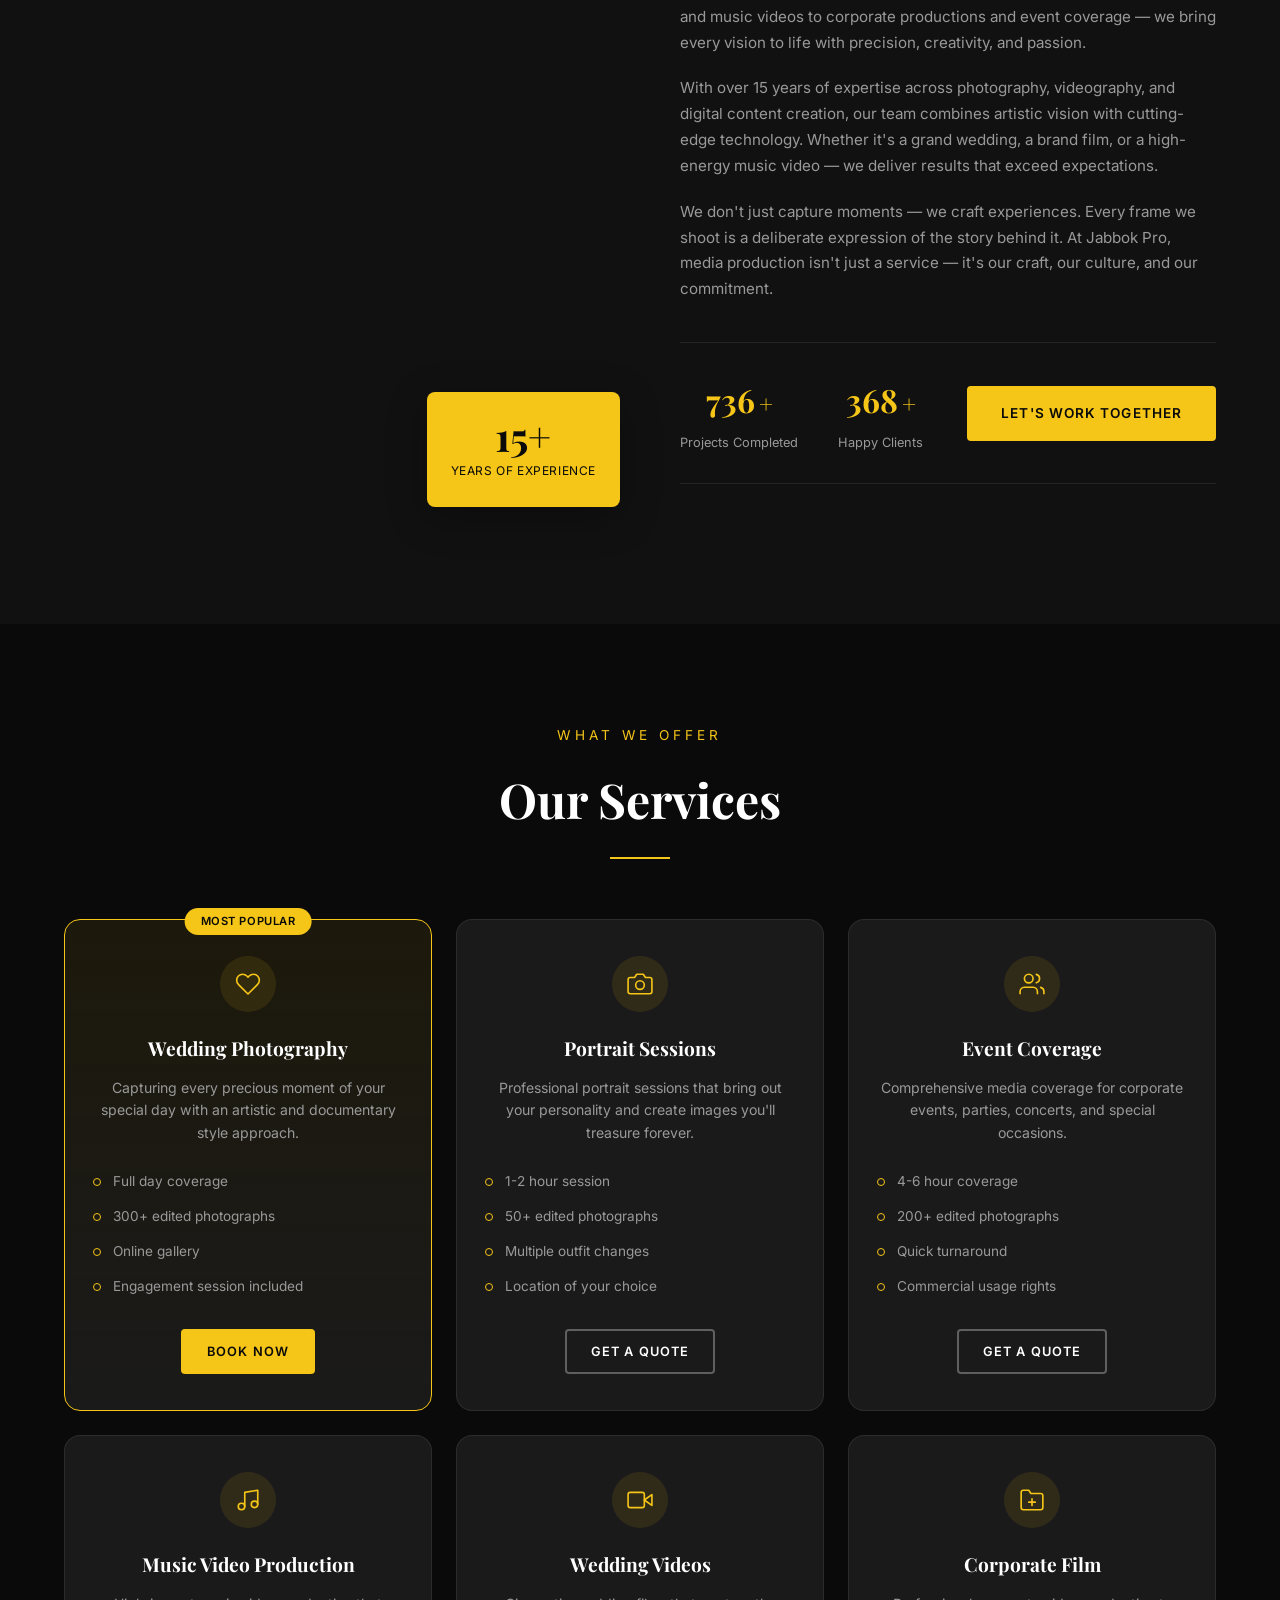
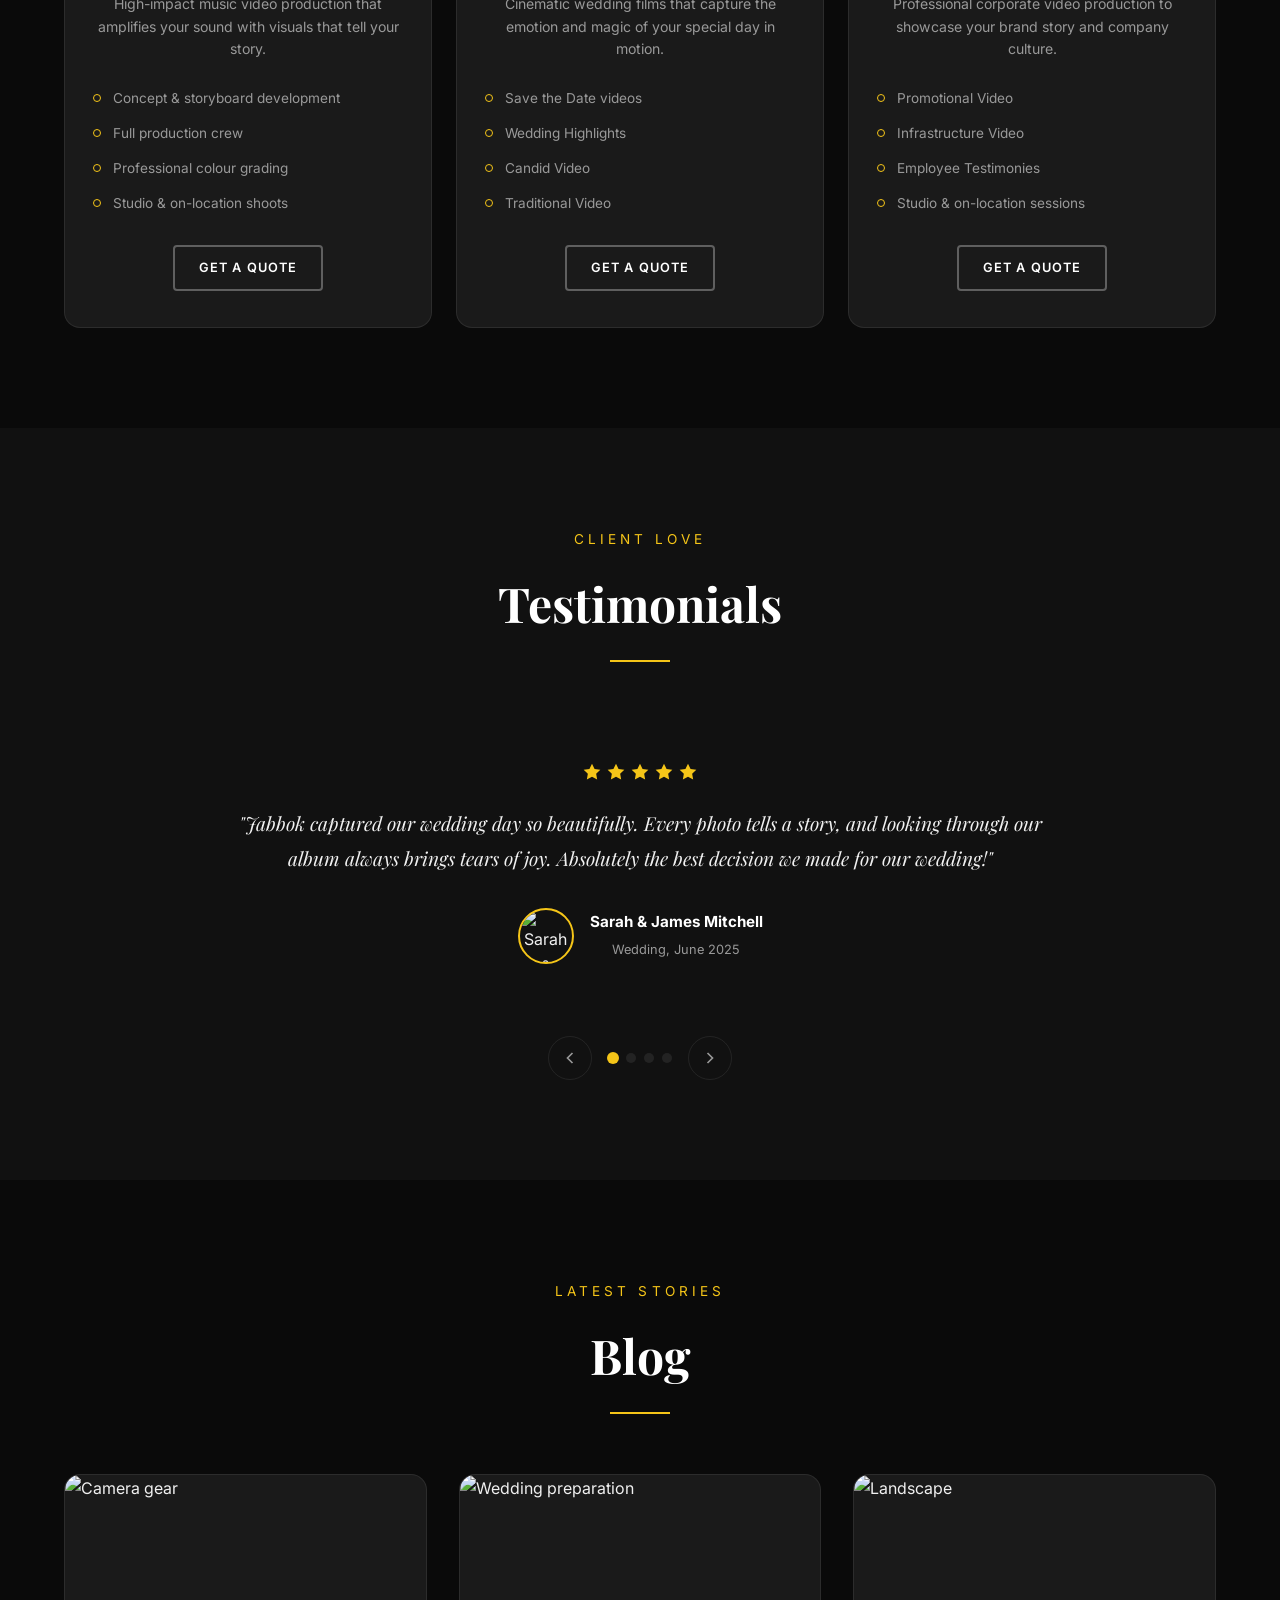
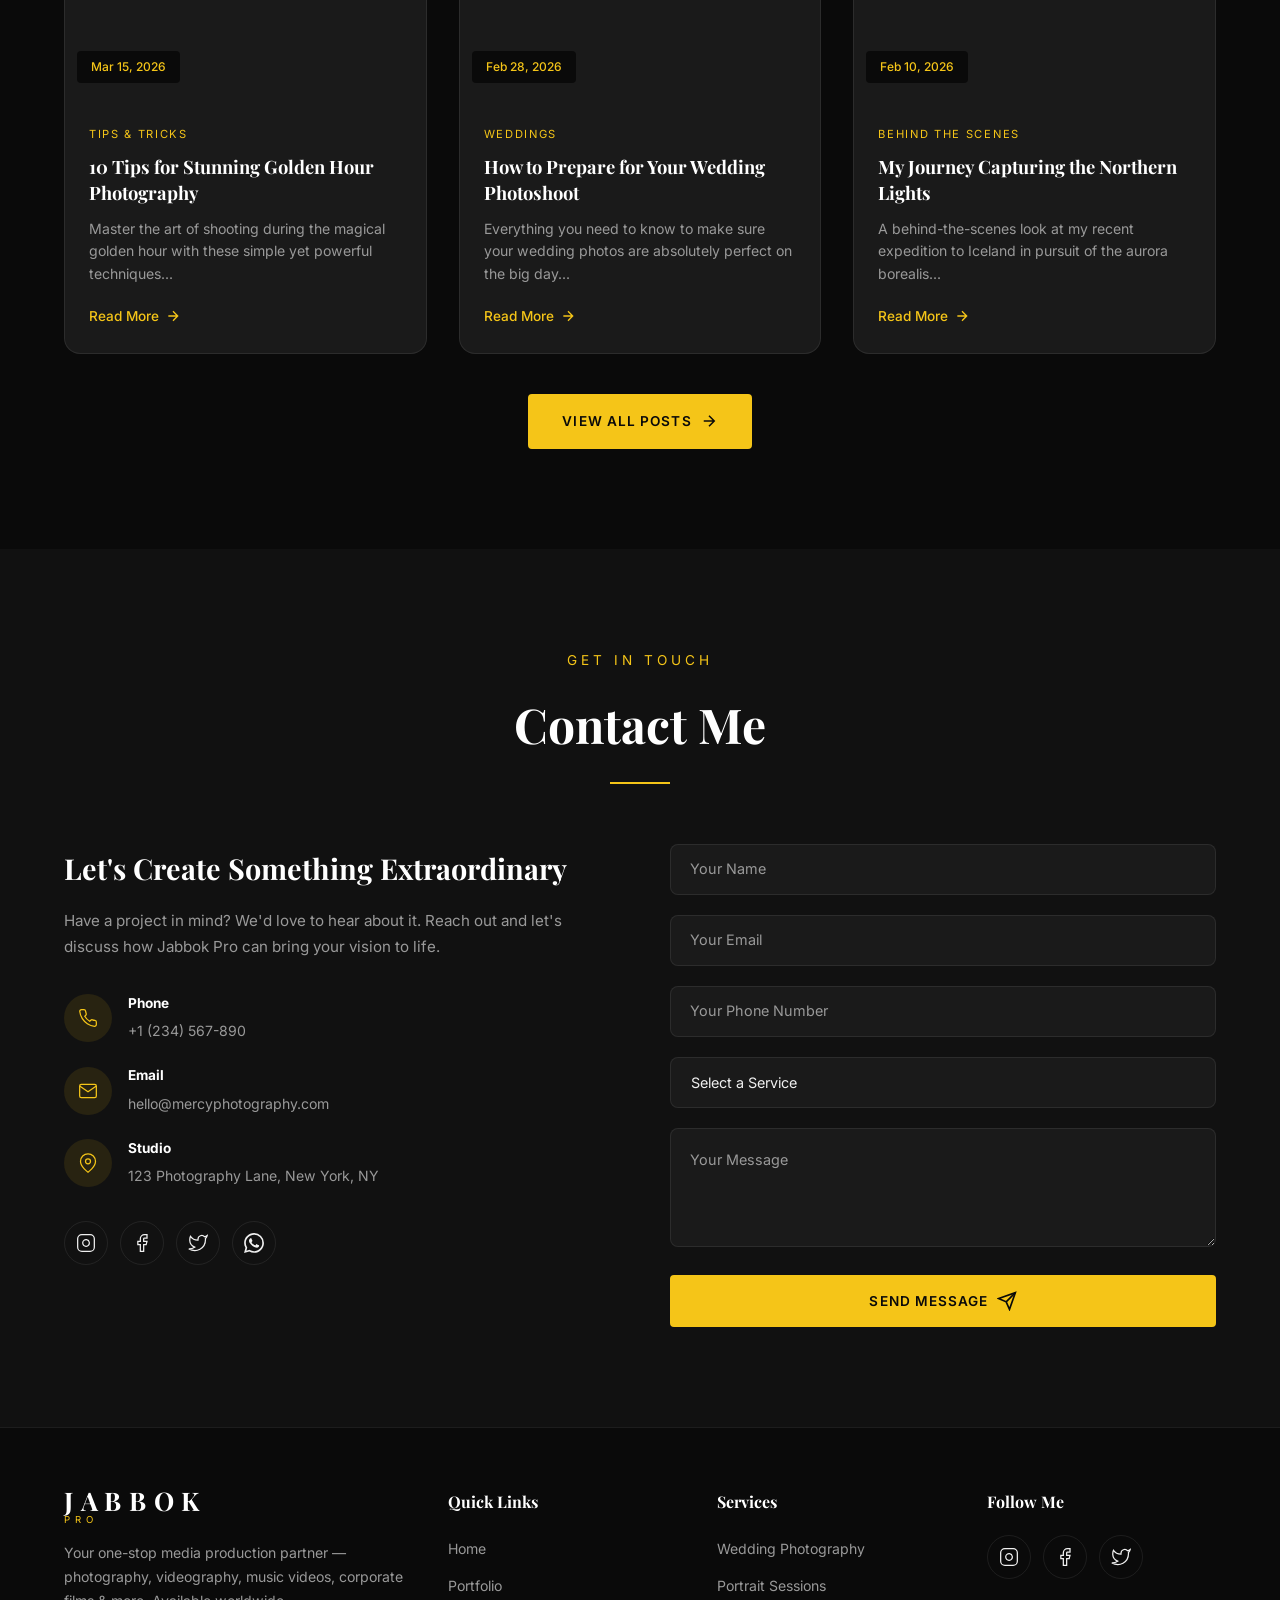
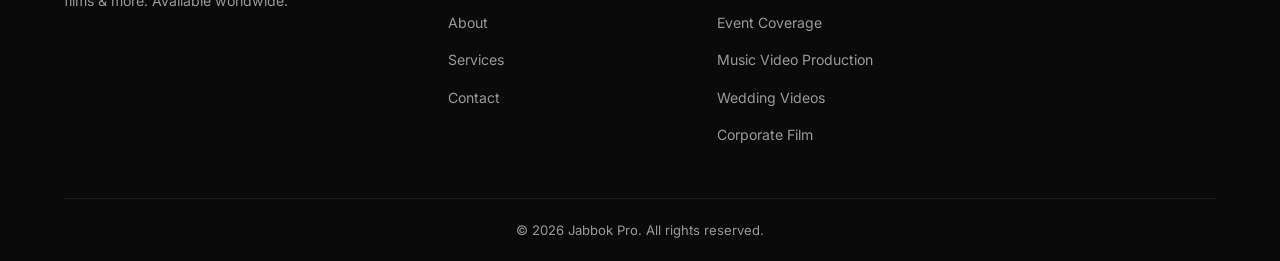
==== commit e01f1ba6: "Rebrand to Jabbok Pro + media company content overhaul User Page: - Rebrand to "Jabbok Pro" — logo, " ====
--- a/index.html
+++ b/index.html
@@ -3,9 +3,9 @@
 <head>
     <meta charset="UTF-8">
     <meta name="viewport" content="width=device-width, initial-scale=1.0">
-    <meta name="description" content="Professional photography by Jabbok — capturing moments that matter. Weddings, portraits, events, and nature photography.">
-    <meta name="keywords" content="photography, photographer, wedding photography, portrait, events, nature">
-    <title>Jabbok Photography — Capturing Moments That Matter</title>
+    <meta name="description" content="Jabbok Pro — Your one-stop media production partner. Weddings, events, corporate films, music videos, portraits and more.">
+    <meta name="keywords" content="media production, photography, videography, wedding photography, music video, corporate film, content creation">
+    <title>Jabbok Pro — One Stop for All Media Requirements</title>
     <link rel="stylesheet" href="css/style.css">
     <link rel="preconnect" href="https://fonts.googleapis.com">
     <link rel="preconnect" href="https://fonts.gstatic.com" crossorigin>
@@ -17,7 +17,7 @@
     <div id="preloader">
         <div class="loader">
             <div class="loader-ring"></div>
-            <span>JABBOK</span>
+            <span>JABBOK PRO</span>
         </div>
     </div>
 
@@ -26,7 +26,7 @@
         <nav class="navbar">
             <a href="#home" class="logo">
                 <span class="logo-text">JABBOK</span>
-                <span class="logo-sub">PHOTOGRAPHY</span>
+                <span class="logo-sub">PRO</span>
             </a>
             <ul class="nav-links" id="navLinks">
                 <li><a href="#home" class="nav-link active">Home</a></li>
@@ -56,8 +56,8 @@
         <div class="hero-overlay"></div>
         <div class="hero-content">
             <p class="hero-subtitle animate-up">Welcome to</p>
-            <h1 class="hero-title animate-up delay-1">Jabbok Photography</h1>
-            <p class="hero-tagline animate-up delay-2">Capturing Moments That Matter</p>
+            <h1 class="hero-title animate-up delay-1">Jabbok Pro</h1>
+            <p class="hero-tagline animate-up delay-2">One Stop for All Your Media Requirements</p>
             <div class="hero-buttons animate-up delay-3">
                 <a href="#portfolio" class="btn btn-primary">View Portfolio</a>
                 <a href="#contact" class="btn btn-outline">Get in Touch</a>
@@ -87,7 +87,7 @@
                 <button class="filter-btn" data-filter="portraits">Portraits</button>
                 <button class="filter-btn" data-filter="events">Events</button>
                 <button class="filter-btn" data-filter="corporate">Corporate</button>
-                <button class="filter-btn" data-filter="video">Video</button>
+                <button class="filter-btn" data-filter="video">Video Production</button>
             </div>
 
             <!-- Gallery Grid (Photos) -->
@@ -225,16 +225,16 @@
                 </div>
                 <div class="about-content">
                     <p class="section-subtitle">About Us</p>
-                    <h2 class="section-title left-align">The Story Behind the Lens</h2>
+                    <h2 class="section-title left-align" id="aboutHeading">Your One-Stop Media Production Partner</h2>
                     <div class="title-line left"></div>
-                    <p class="about-text">
-                        We are Jabbok, a passionate photography team dedicated to capturing the beauty in every moment. With over a decade of experience behind the lens, we've had the privilege of documenting timeless weddings, crafting striking portraits, covering vibrant events, and exploring the raw beauty of nature through our cameras.
+                    <p class="about-text" id="aboutPara1">
+                        Jabbok Pro is a full-service content and media production company delivering world-class visual storytelling. From cinematic wedding films and music videos to corporate productions and event coverage — we bring every vision to life with precision, creativity, and passion.
                     </p>
-                    <p class="about-text">
-                        Our approach blends artistic vision with technical expertise. We believe every photograph tells a story — and our purpose is to tell it beautifully, authentically, and in a way that lasts forever.
+                    <p class="about-text" id="aboutPara2">
+                        With over 15 years of expertise across photography, videography, and digital content creation, our team combines artistic vision with cutting-edge technology. Whether it's a grand wedding, a brand film, or a high-energy music video — we deliver results that exceed expectations.
                     </p>
-                    <p class="about-text">
-                        From the soft glow of golden hour to the electric energy of live events, we find inspiration in every frame we capture. We don't just take photos — we create memories that speak.
+                    <p class="about-text" id="aboutPara3">
+                        We don't just capture moments — we craft experiences. Every frame we shoot is a deliberate expression of the story behind it. At Jabbok Pro, media production isn't just a service — it's our craft, our culture, and our commitment.
                     </p>
                     <div class="about-stats">
                         <div class="stat">
@@ -258,8 +258,8 @@
     <section id="services" class="section services">
         <div class="container">
             <div class="section-header">
-                <p class="section-subtitle">What I Offer</p>
-                <h2 class="section-title">Services</h2>
+                <p class="section-subtitle">What We Offer</p>
+                <h2 class="section-title">Our Services</h2>
                 <div class="title-line"></div>
             </div>
             <div class="services-grid" id="servicesGrid">
@@ -271,10 +271,6 @@
                     </div>
                     <h3>Wedding Photography</h3>
                     <p>Capturing every precious moment of your special day with an artistic and documentary style approach.</p>
-                    <div class="service-price">
-                        <span>Starting from</span>
-                        <strong>&#8377;1,50,000</strong>
-                    </div>
                     <ul class="service-features">
                         <li>Full day coverage</li>
                         <li>300+ edited photographs</li>
@@ -291,10 +287,6 @@
                     </div>
                     <h3>Portrait Sessions</h3>
                     <p>Professional portrait sessions that bring out your personality and create images you'll treasure forever.</p>
-                    <div class="service-price">
-                        <span>Starting from</span>
-                        <strong>&#8377;15,000</strong>
-                    </div>
                     <ul class="service-features">
                         <li>1-2 hour session</li>
                         <li>50+ edited photographs</li>
@@ -310,11 +302,7 @@
                         <svg viewBox="0 0 24 24" fill="none" stroke="currentColor" stroke-width="1.5" stroke-linecap="round" stroke-linejoin="round"><path d="M17 21v-2a4 4 0 0 0-4-4H5a4 4 0 0 0-4 4v2"></path><circle cx="9" cy="7" r="4"></circle><path d="M23 21v-2a4 4 0 0 0-3-3.87"></path><path d="M16 3.13a4 4 0 0 1 0 7.75"></path></svg>
                     </div>
                     <h3>Event Coverage</h3>
-                    <p>Comprehensive event photography for corporate events, parties, concerts, and special occasions.</p>
-                    <div class="service-price">
-                        <span>Starting from</span>
-                        <strong>&#8377;25,000</strong>
-                    </div>
+                    <p>Comprehensive media coverage for corporate events, parties, concerts, and special occasions.</p>
                     <ul class="service-features">
                         <li>4-6 hour coverage</li>
                         <li>200+ edited photographs</li>
@@ -324,37 +312,29 @@
                     <a href="#contact" class="btn btn-outline btn-sm">Get a Quote</a>
                 </div>
 
-                <!-- Card 4: Business Portraits (hidden initially) -->
+                <!-- Card 4: Music Video Production -->
                 <div class="service-card service-card-extra">
                     <div class="service-icon">
-                        <svg viewBox="0 0 24 24" fill="none" stroke="currentColor" stroke-width="1.5" stroke-linecap="round" stroke-linejoin="round"><rect x="2" y="7" width="20" height="14" rx="2" ry="2"></rect><path d="M16 21V5a2 2 0 0 0-2-2h-4a2 2 0 0 0-2 2v16"></path></svg>
-                    </div>
-                    <h3>Business Portraits</h3>
-                    <p>Elevate your brand with professional headshots and corporate photography for teams and individuals.</p>
-                    <div class="service-price">
-                        <span>Starting from</span>
-                        <strong>&#8377;50,000</strong>
-                    </div>
+                        <svg viewBox="0 0 24 24" fill="none" stroke="currentColor" stroke-width="1.5" stroke-linecap="round" stroke-linejoin="round"><path d="M9 18V5l12-2v13"></path><circle cx="6" cy="18" r="3"></circle><circle cx="18" cy="16" r="3"></circle></svg>
+                    </div>
+                    <h3>Music Video Production</h3>
+                    <p>High-impact music video production that amplifies your sound with visuals that tell your story.</p>
                     <ul class="service-features">
-                        <li>Studio & on-location sessions</li>
-                        <li>Professional Headshots</li>
-                        <li>Product & Promotion Shoots</li>
-                        <li>Campaign Shoots</li>
+                        <li>Concept & storyboard development</li>
+                        <li>Full production crew</li>
+                        <li>Professional colour grading</li>
+                        <li>Studio & on-location shoots</li>
                     </ul>
                     <a href="#contact" class="btn btn-outline btn-sm">Get a Quote</a>
                 </div>
 
-                <!-- Card 5: Wedding Videos (hidden initially) -->
+                <!-- Card 5: Wedding Videos -->
                 <div class="service-card service-card-extra">
                     <div class="service-icon">
                         <svg viewBox="0 0 24 24" fill="none" stroke="currentColor" stroke-width="1.5" stroke-linecap="round" stroke-linejoin="round"><polygon points="23 7 16 12 23 17 23 7"></polygon><rect x="1" y="5" width="15" height="14" rx="2" ry="2"></rect></svg>
                     </div>
                     <h3>Wedding Videos</h3>
                     <p>Cinematic wedding films that capture the emotion and magic of your special day in motion.</p>
-                    <div class="service-price">
-                        <span>Starting from</span>
-                        <strong>&#8377;1,00,000</strong>
-                    </div>
                     <ul class="service-features">
                         <li>Save the Date videos</li>
                         <li>Wedding Highlights</li>
@@ -364,17 +344,13 @@
                     <a href="#contact" class="btn btn-outline btn-sm">Get a Quote</a>
                 </div>
 
-                <!-- Card 6: Corporate Film (hidden initially) -->
+                <!-- Card 6: Corporate Film -->
                 <div class="service-card service-card-extra">
                     <div class="service-icon">
                         <svg viewBox="0 0 24 24" fill="none" stroke="currentColor" stroke-width="1.5" stroke-linecap="round" stroke-linejoin="round"><path d="M22 19a2 2 0 0 1-2 2H4a2 2 0 0 1-2-2V5a2 2 0 0 1 2-2h5l2 3h9a2 2 0 0 1 2 2z"></path><line x1="12" y1="11" x2="12" y2="17"></line><line x1="9" y1="14" x2="15" y2="14"></line></svg>
                     </div>
                     <h3>Corporate Film</h3>
                     <p>Professional corporate video production to showcase your brand story and company culture.</p>
-                    <div class="service-price">
-                        <span>Starting from</span>
-                        <strong>&#8377;1,00,000</strong>
-                    </div>
                     <ul class="service-features">
                         <li>Promotional Video</li>
                         <li>Infrastructure Video</li>
@@ -544,8 +520,8 @@
             </div>
             <div class="contact-grid">
                 <div class="contact-info">
-                    <h3>Let's Create Something Beautiful</h3>
-                    <p>Have a project in mind? I'd love to hear about it. Reach out and let's discuss how we can capture your special moments together.</p>
+                    <h3>Let's Create Something Extraordinary</h3>
+                    <p>Have a project in mind? We'd love to hear about it. Reach out and let's discuss how Jabbok Pro can bring your vision to life.</p>
                     <div class="contact-details">
                         <div class="contact-item">
                             <div class="contact-icon">
@@ -636,9 +612,9 @@
                 <div class="footer-brand">
                     <a href="#home" class="logo">
                         <span class="logo-text">JABBOK</span>
-                        <span class="logo-sub">PHOTOGRAPHY</span>
+                        <span class="logo-sub">PRO</span>
                     </a>
-                    <p>Capturing life's most beautiful moments with passion, creativity, and an artistic eye. Based in New York, available worldwide.</p>
+                    <p>Your one-stop media production partner — photography, videography, music videos, corporate films & more. Available worldwide.</p>
                 </div>
                 <div class="footer-links">
                     <h4>Quick Links</h4>
@@ -656,7 +632,7 @@
                         <li><a href="#services">Wedding Photography</a></li>
                         <li><a href="#services">Portrait Sessions</a></li>
                         <li><a href="#services">Event Coverage</a></li>
-                        <li><a href="#services">Business Portraits</a></li>
+                        <li><a href="#services">Music Video Production</a></li>
                         <li><a href="#services">Wedding Videos</a></li>
                         <li><a href="#services">Corporate Film</a></li>
                     </ul>
@@ -671,7 +647,7 @@
                 </div>
             </div>
             <div class="footer-bottom">
-                <p>&copy; 2026 Jabbok Photography. All rights reserved.</p>
+                <p>&copy; 2026 Jabbok Pro. All rights reserved.</p>
             </div>
         </div>
     </footer>
--- a/css/style.css
+++ b/css/style.css
@@ -1814,15 +1814,14 @@
 /* Tabs */
 .admin-tabs {
     display: flex;
+    flex-wrap: wrap;
     gap: 4px;
     margin-bottom: 24px;
     border-bottom: 1px solid var(--color-border);
     padding-bottom: 0;
-    overflow-x: auto;
-    -webkit-overflow-scrolling: touch;
 }
 .admin-tab {
-    padding: 10px 18px;
+    padding: 10px 20px;
     font-size: 0.78rem;
     font-weight: 500;
     letter-spacing: 0.05em;
@@ -1832,6 +1831,7 @@
     transition: all var(--transition);
     white-space: nowrap;
     margin-bottom: -1px;
+    flex-shrink: 0;
 }
 .admin-tab:hover { color: var(--color-text); }
 .admin-tab.active {
@@ -2686,6 +2686,6 @@
     .admin-panel-content { width: 96%; padding: 16px; }
     .upload-fields { grid-template-columns: 1fr; }
     .admin-media-grid { grid-template-columns: repeat(2, 1fr); }
-    .admin-tabs { gap: 0; }
+    .admin-tabs { gap: 2px; }
     .admin-tab { padding: 8px 12px; font-size: 0.7rem; }
 }
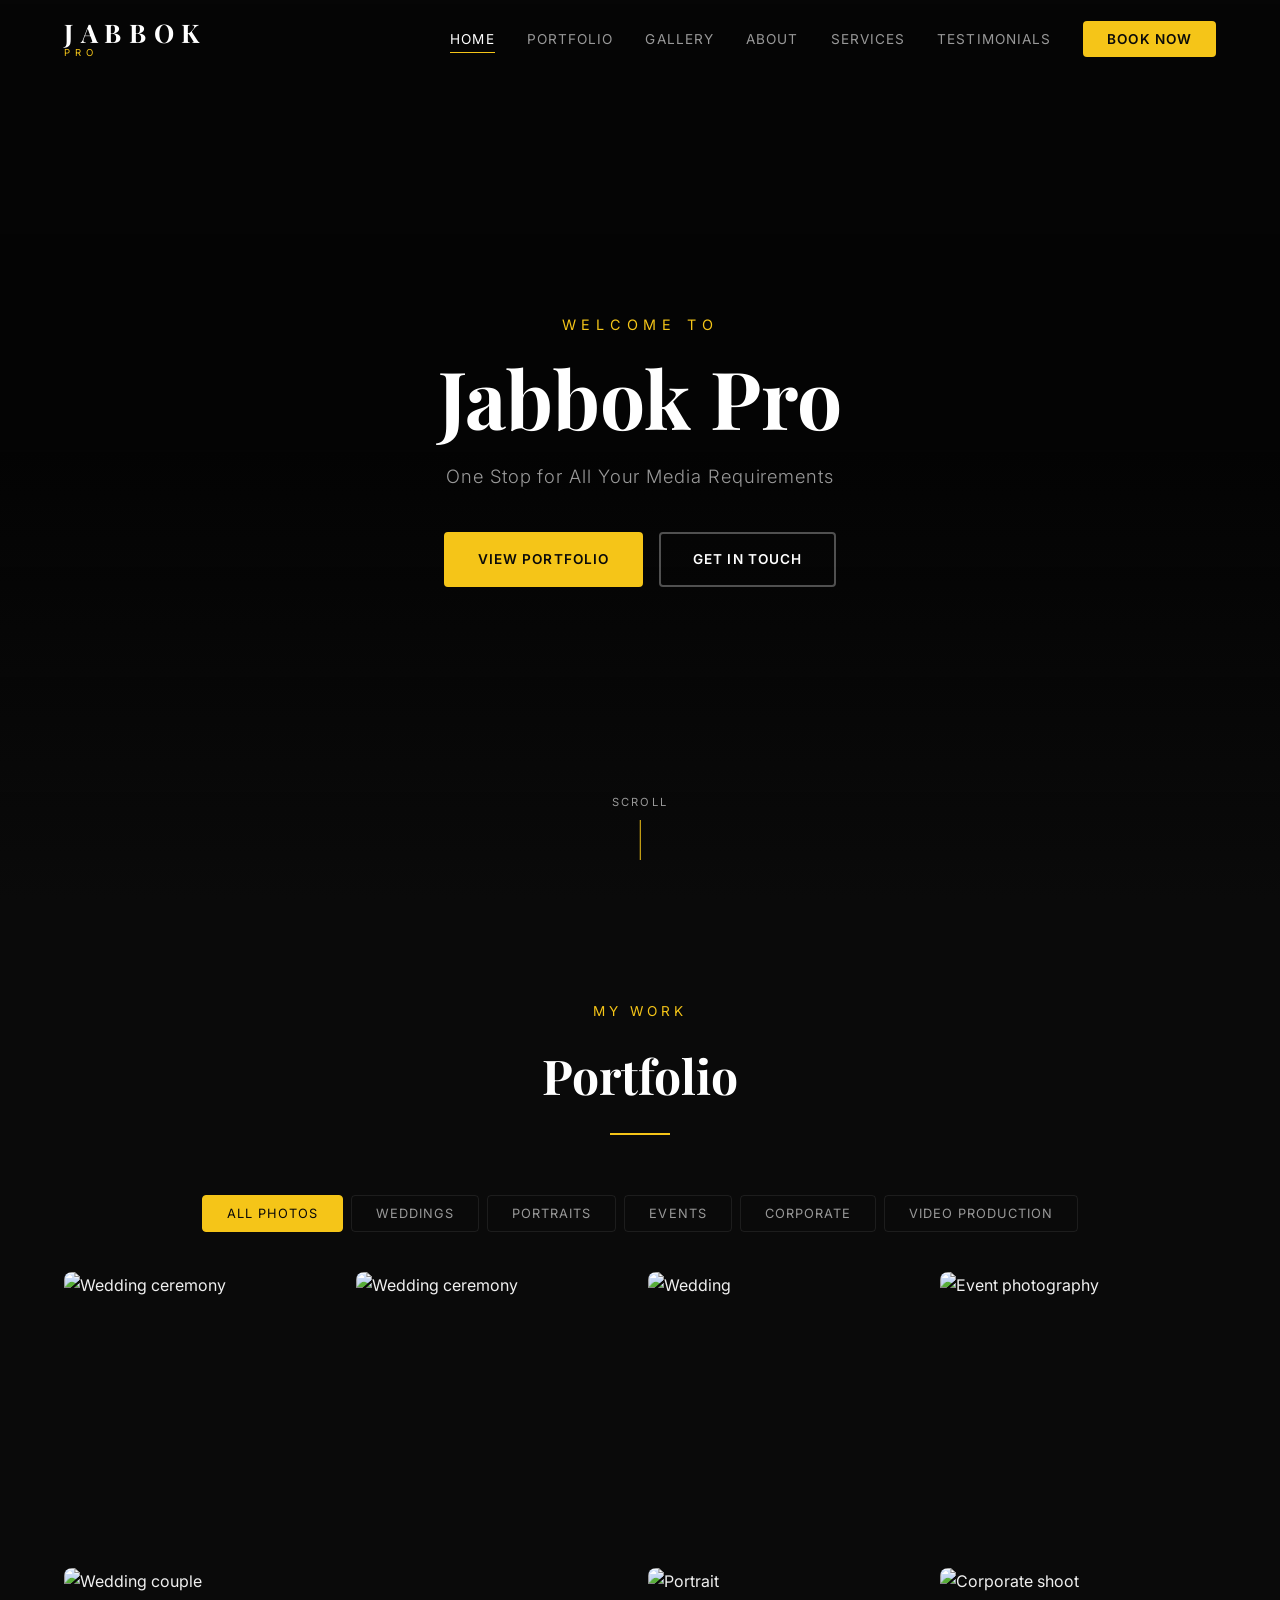
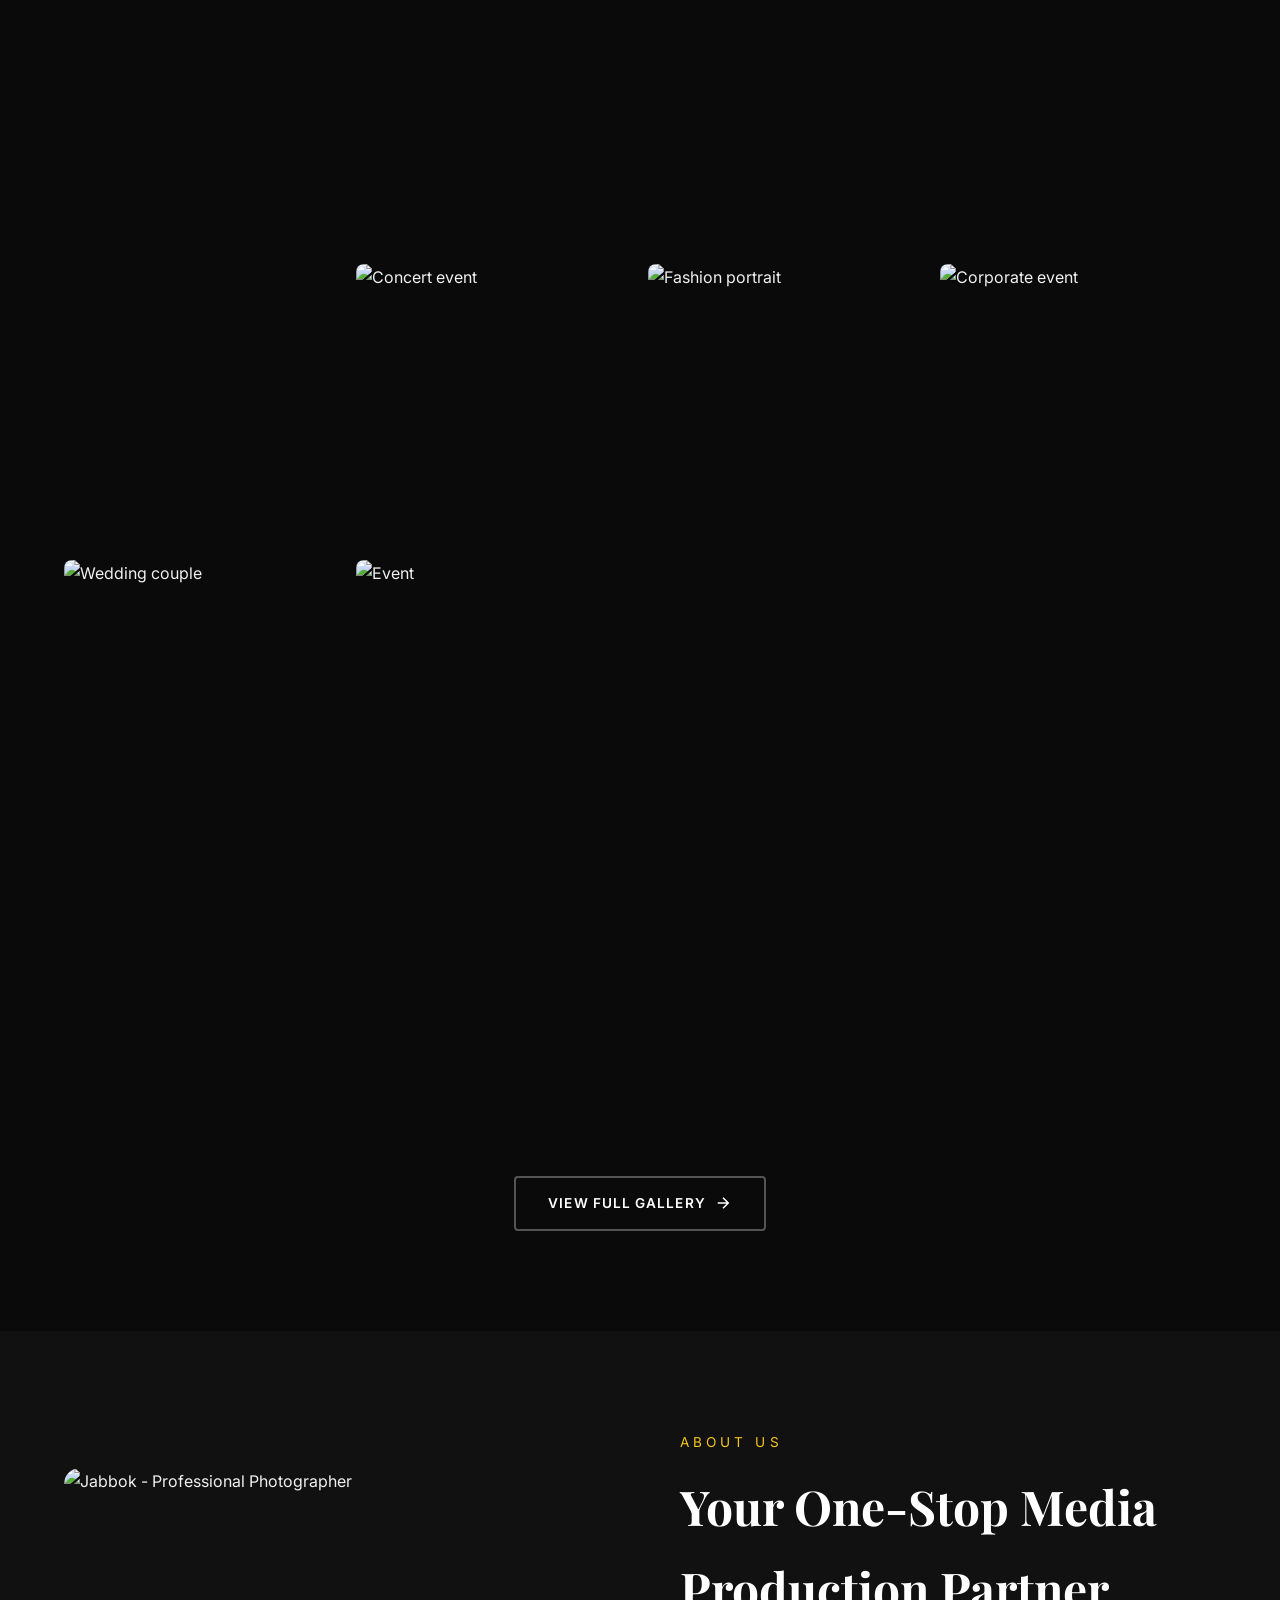
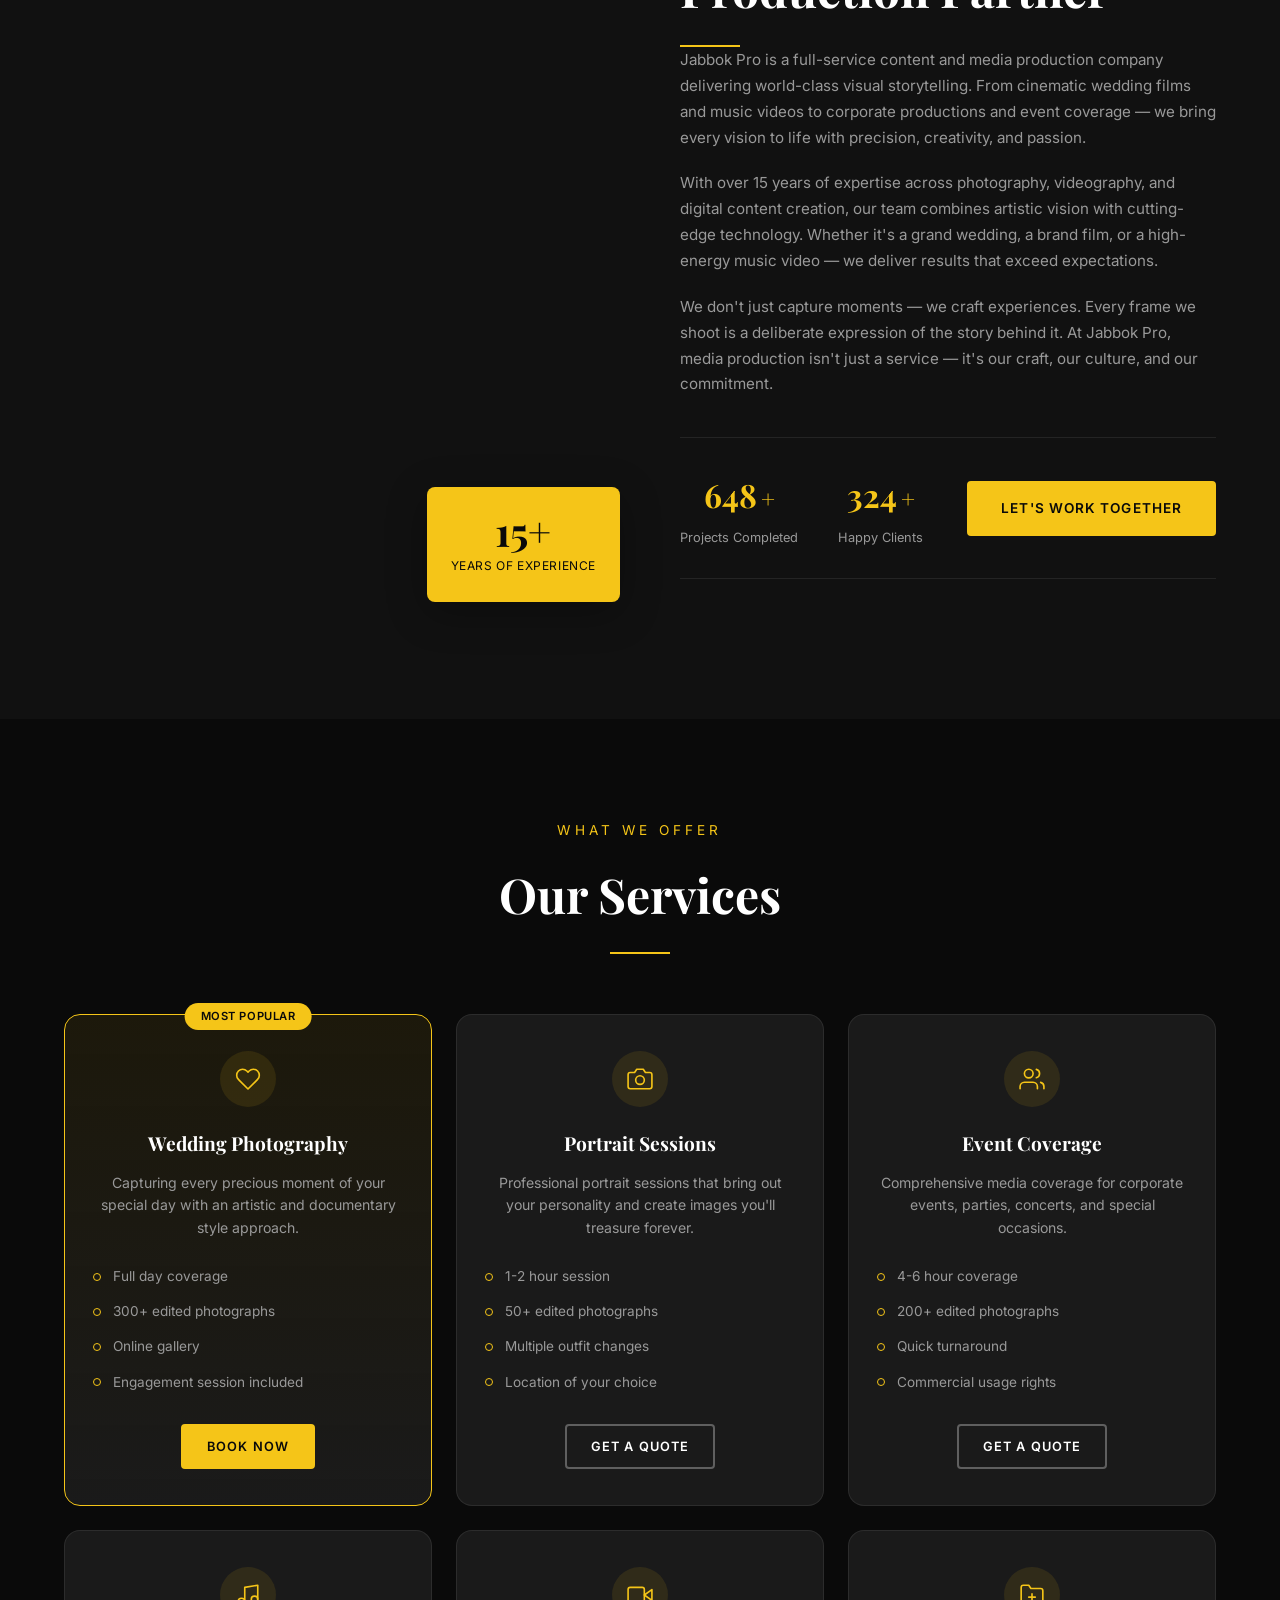
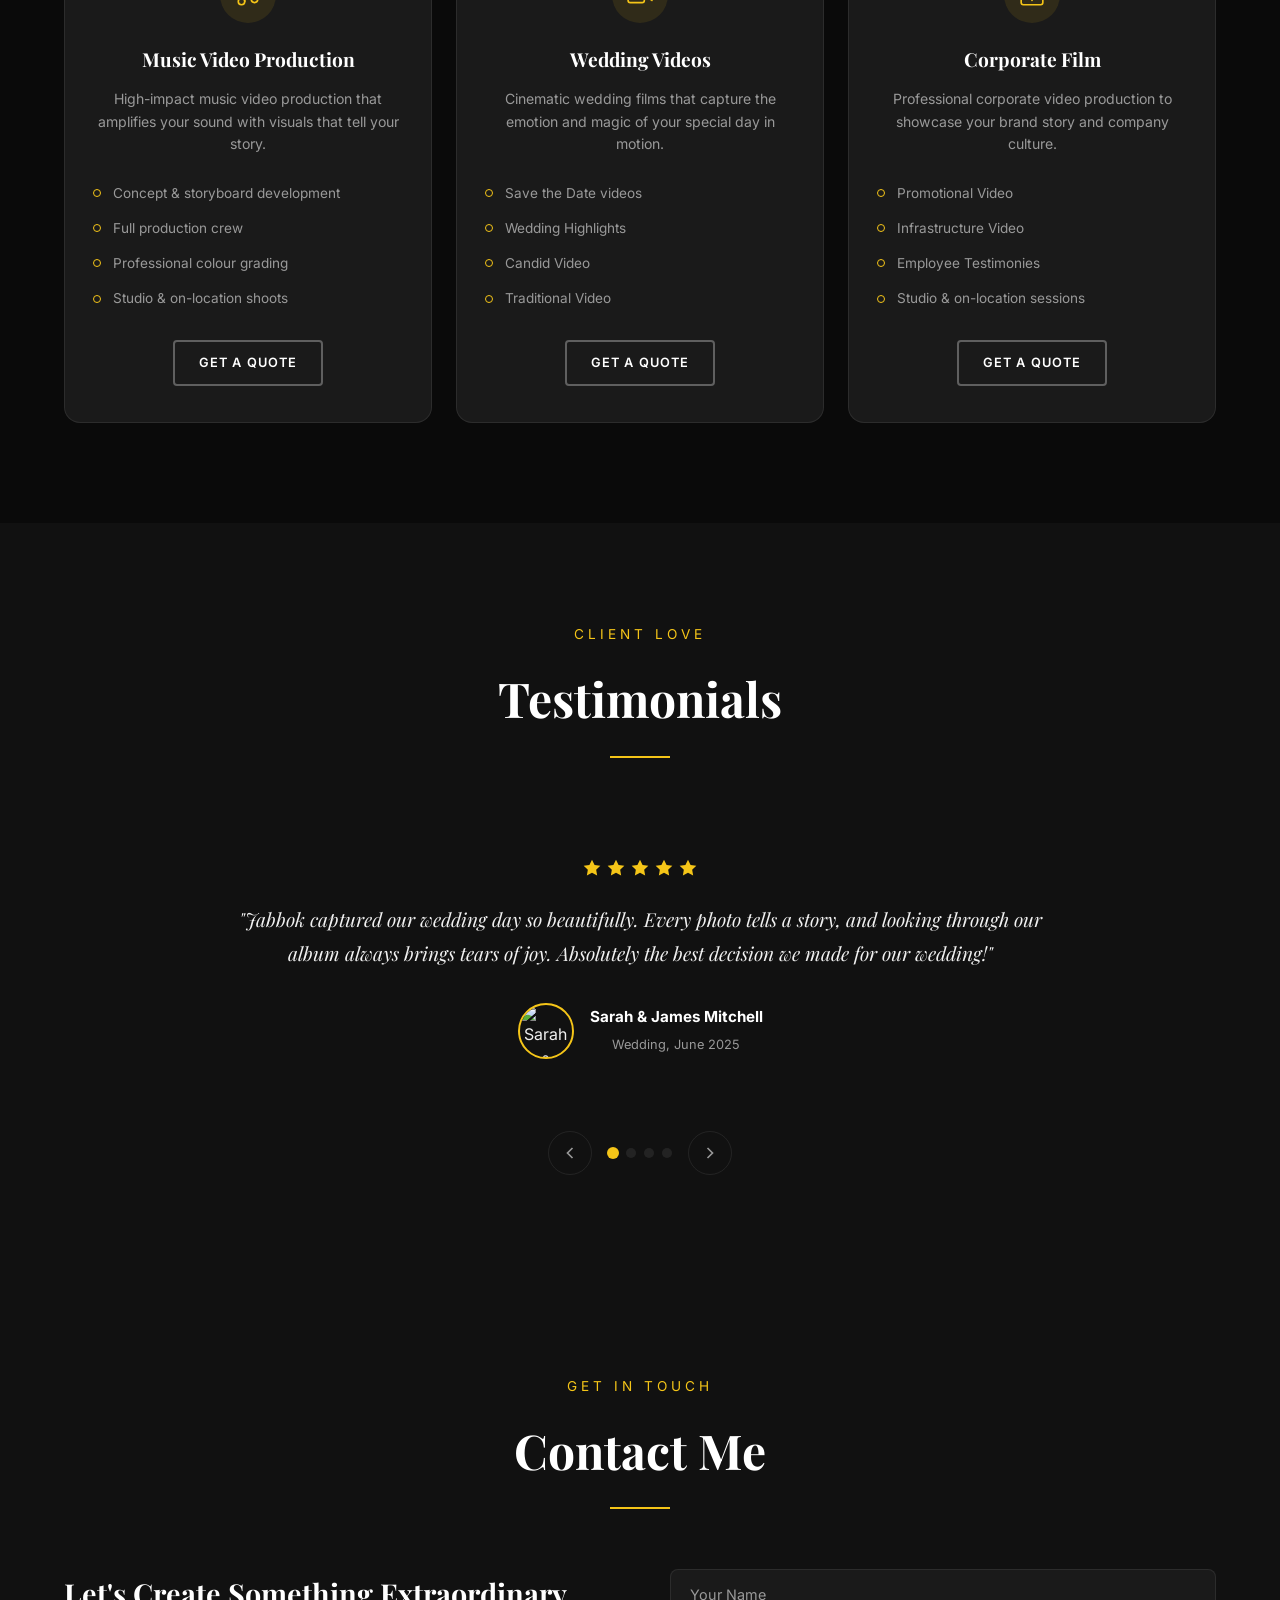
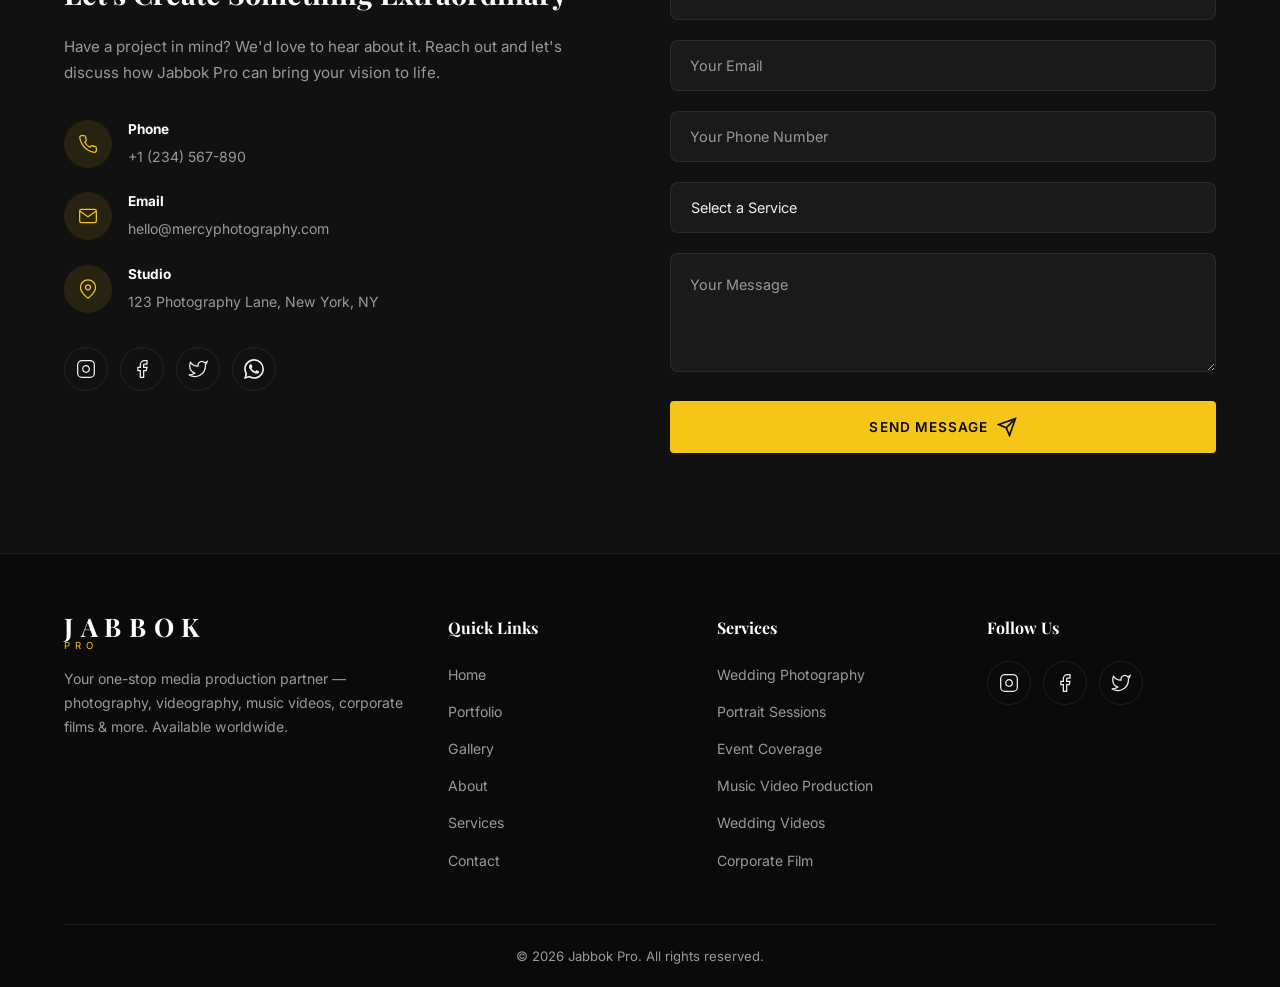
==== commit 0adbb1e5: "Remove blog completely, add portfolio gallery page - Removed blog nav link and entire blog section f" ====
--- a/index.html
+++ b/index.html
@@ -31,10 +31,10 @@
             <ul class="nav-links" id="navLinks">
                 <li><a href="#home" class="nav-link active">Home</a></li>
                 <li><a href="#portfolio" class="nav-link">Portfolio</a></li>
+                <li><a href="portfolio.html" class="nav-link">Gallery</a></li>
                 <li><a href="#about" class="nav-link">About</a></li>
                 <li><a href="#services" class="nav-link">Services</a></li>
                 <li><a href="#testimonials" class="nav-link">Testimonials</a></li>
-                <li><a href="#blog" class="nav-link">Blog</a></li>
                 <li><a href="#contact" class="nav-link btn-nav">Book Now</a></li>
             </ul>
             <button class="hamburger" id="hamburger" aria-label="Toggle navigation">
@@ -131,7 +131,7 @@
                     <img src="https://images.unsplash.com/photo-1506794778202-cad84cf45f1d?w=600&q=80" alt="Portrait" loading="lazy">
                     <div class="gallery-overlay">
                         <span class="gallery-category">Portraits</span>
-                        <h3>Bold & Timeless</h3>
+                        <h3>Bold &amp; Timeless</h3>
                     </div>
                 </div>
                 <div class="gallery-item" data-category="corporate">
@@ -206,6 +206,13 @@
                         </div>
                     </div>
                 </div>
+            </div>
+
+            <div style="text-align:center;margin-top:40px;">
+                <a href="portfolio.html" class="btn btn-outline" style="display:inline-flex;align-items:center;gap:8px;">
+                    <span>View Full Gallery</span>
+                    <svg viewBox="0 0 24 24" fill="none" stroke="currentColor" stroke-width="2" width="18" height="18"><path d="M5 12h14M12 5l7 7-7 7"/></svg>
+                </a>
             </div>
         </div>
     </section>
@@ -320,10 +327,10 @@
                     <h3>Music Video Production</h3>
                     <p>High-impact music video production that amplifies your sound with visuals that tell your story.</p>
                     <ul class="service-features">
-                        <li>Concept & storyboard development</li>
+                        <li>Concept &amp; storyboard development</li>
                         <li>Full production crew</li>
                         <li>Professional colour grading</li>
-                        <li>Studio & on-location shoots</li>
+                        <li>Studio &amp; on-location shoots</li>
                     </ul>
                     <a href="#contact" class="btn btn-outline btn-sm">Get a Quote</a>
                 </div>
@@ -355,7 +362,7 @@
                         <li>Promotional Video</li>
                         <li>Infrastructure Video</li>
                         <li>Employee Testimonies</li>
-                        <li>Studio & on-location sessions</li>
+                        <li>Studio &amp; on-location sessions</li>
                     </ul>
                     <a href="#contact" class="btn btn-outline btn-sm">Get a Quote</a>
                 </div>
@@ -385,7 +392,7 @@
                         <div class="testimonial-author">
                             <img src="https://images.unsplash.com/photo-1438761681033-6461ffad8d80?w=100&q=80" alt="Sarah & James">
                             <div>
-                                <strong>Sarah & James Mitchell</strong>
+                                <strong>Sarah &amp; James Mitchell</strong>
                                 <span>Wedding, June 2025</span>
                             </div>
                         </div>
@@ -451,61 +458,6 @@
                         <svg viewBox="0 0 24 24" fill="none" stroke="currentColor" stroke-width="2"><path d="M9 18l6-6-6-6"/></svg>
                     </button>
                 </div>
-            </div>
-        </div>
-    </section>
-
-    <!-- Blog Section -->
-    <section id="blog" class="section blog">
-        <div class="container">
-            <div class="section-header">
-                <p class="section-subtitle">Latest Stories</p>
-                <h2 class="section-title">Blog</h2>
-                <div class="title-line"></div>
-            </div>
-            <div class="blog-grid">
-                <article class="blog-card">
-                    <div class="blog-image">
-                        <img src="https://images.unsplash.com/photo-1516035069371-29a1b244cc32?w=600&q=80" alt="Camera gear" loading="lazy">
-                        <span class="blog-date">Mar 15, 2026</span>
-                    </div>
-                    <div class="blog-content">
-                        <span class="blog-category">Tips & Tricks</span>
-                        <h3>10 Tips for Stunning Golden Hour Photography</h3>
-                        <p>Master the art of shooting during the magical golden hour with these simple yet powerful techniques...</p>
-                        <a href="blog.html" class="blog-link">Read More <svg viewBox="0 0 24 24" fill="none" stroke="currentColor" stroke-width="2" width="16" height="16"><path d="M5 12h14M12 5l7 7-7 7"/></svg></a>
-                    </div>
-                </article>
-                <article class="blog-card">
-                    <div class="blog-image">
-                        <img src="https://images.unsplash.com/photo-1537633552985-df8429e8048b?w=600&q=80" alt="Wedding preparation" loading="lazy">
-                        <span class="blog-date">Feb 28, 2026</span>
-                    </div>
-                    <div class="blog-content">
-                        <span class="blog-category">Weddings</span>
-                        <h3>How to Prepare for Your Wedding Photoshoot</h3>
-                        <p>Everything you need to know to make sure your wedding photos are absolutely perfect on the big day...</p>
-                        <a href="blog.html" class="blog-link">Read More <svg viewBox="0 0 24 24" fill="none" stroke="currentColor" stroke-width="2" width="16" height="16"><path d="M5 12h14M12 5l7 7-7 7"/></svg></a>
-                    </div>
-                </article>
-                <article class="blog-card">
-                    <div class="blog-image">
-                        <img src="https://images.unsplash.com/photo-1500534314209-a25ddb2bd429?w=600&q=80" alt="Landscape" loading="lazy">
-                        <span class="blog-date">Feb 10, 2026</span>
-                    </div>
-                    <div class="blog-content">
-                        <span class="blog-category">Behind the Scenes</span>
-                        <h3>My Journey Capturing the Northern Lights</h3>
-                        <p>A behind-the-scenes look at my recent expedition to Iceland in pursuit of the aurora borealis...</p>
-                        <a href="blog.html" class="blog-link">Read More <svg viewBox="0 0 24 24" fill="none" stroke="currentColor" stroke-width="2" width="16" height="16"><path d="M5 12h14M12 5l7 7-7 7"/></svg></a>
-                    </div>
-                </article>
-            </div>
-            <div style="text-align:center;margin-top:40px;">
-                <a href="blog.html" class="btn btn-primary" style="display:inline-flex;align-items:center;gap:8px;">
-                    <span>View All Posts</span>
-                    <svg viewBox="0 0 24 24" fill="none" stroke="currentColor" stroke-width="2" width="18" height="18"><path d="M5 12h14M12 5l7 7-7 7"/></svg>
-                </a>
             </div>
         </div>
     </section>
@@ -585,7 +537,7 @@
                             <option value="wedding">Wedding Photography</option>
                             <option value="portrait">Portrait Session</option>
                             <option value="event">Event Coverage</option>
-                            <option value="business">Business Portraits</option>
+                            <option value="music-video">Music Video Production</option>
                             <option value="wedding-video">Wedding Videos</option>
                             <option value="corporate-film">Corporate Film</option>
                             <option value="other">Other</option>
@@ -614,13 +566,14 @@
                         <span class="logo-text">JABBOK</span>
                         <span class="logo-sub">PRO</span>
                     </a>
-                    <p>Your one-stop media production partner — photography, videography, music videos, corporate films & more. Available worldwide.</p>
+                    <p>Your one-stop media production partner — photography, videography, music videos, corporate films &amp; more. Available worldwide.</p>
                 </div>
                 <div class="footer-links">
                     <h4>Quick Links</h4>
                     <ul>
                         <li><a href="#home">Home</a></li>
                         <li><a href="#portfolio">Portfolio</a></li>
+                        <li><a href="portfolio.html">Gallery</a></li>
                         <li><a href="#about">About</a></li>
                         <li><a href="#services">Services</a></li>
                         <li><a href="#contact">Contact</a></li>
@@ -638,7 +591,7 @@
                     </ul>
                 </div>
                 <div class="footer-social">
-                    <h4>Follow Me</h4>
+                    <h4>Follow Us</h4>
                     <div class="social-links">
                         <a href="#" aria-label="Instagram" class="social-link"><svg viewBox="0 0 24 24" fill="none" stroke="currentColor" stroke-width="1.5"><rect x="2" y="2" width="20" height="20" rx="5" ry="5"></rect><path d="M16 11.37A4 4 0 1 1 12.63 8 4 4 0 0 1 16 11.37z"></path><line x1="17.5" y1="6.5" x2="17.51" y2="6.5"></line></svg></a>
                         <a href="#" aria-label="Facebook" class="social-link"><svg viewBox="0 0 24 24" fill="none" stroke="currentColor" stroke-width="1.5"><path d="M18 2h-3a5 5 0 0 0-5 5v3H7v4h3v8h4v-8h3l1-4h-4V7a1 1 0 0 1 1-1h3z"></path></svg></a>
@@ -673,4 +626,4 @@
 
     <script src="js/main.js"></script>
 </body>
-</html>+</html>
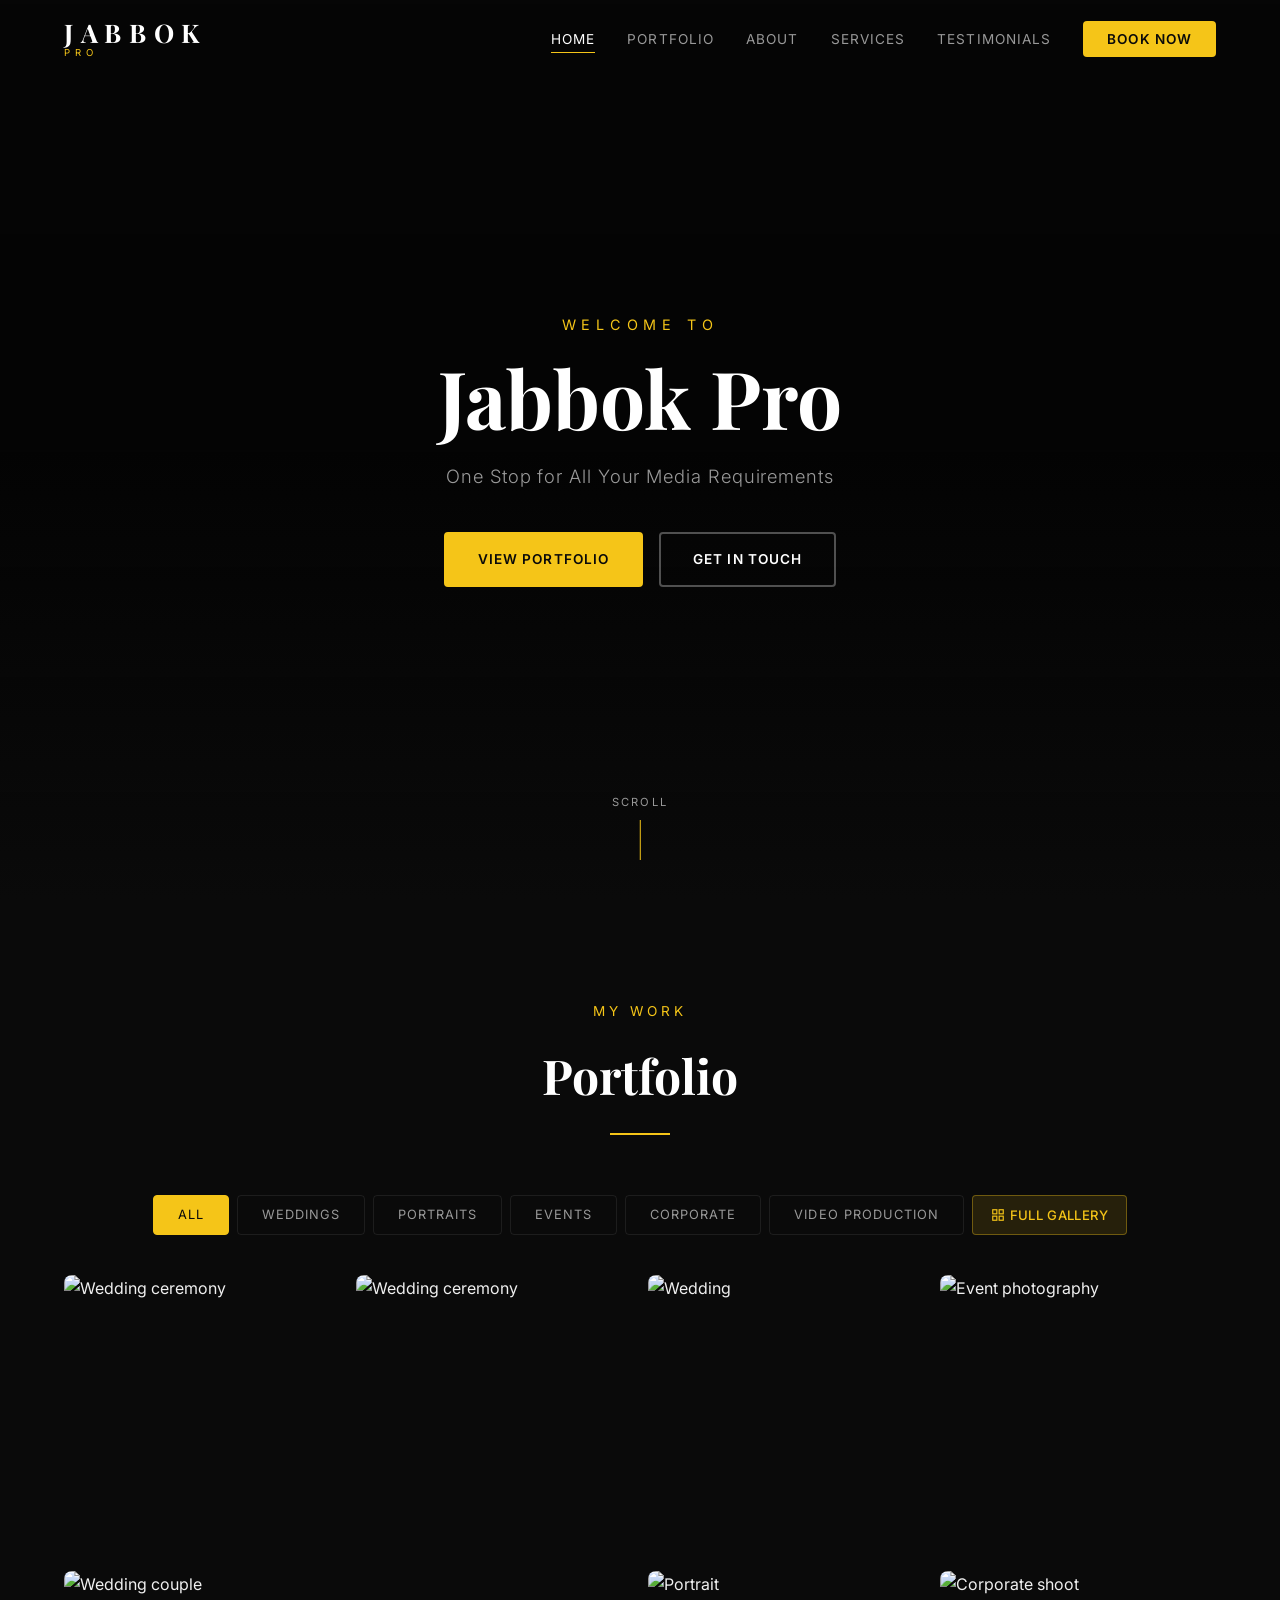
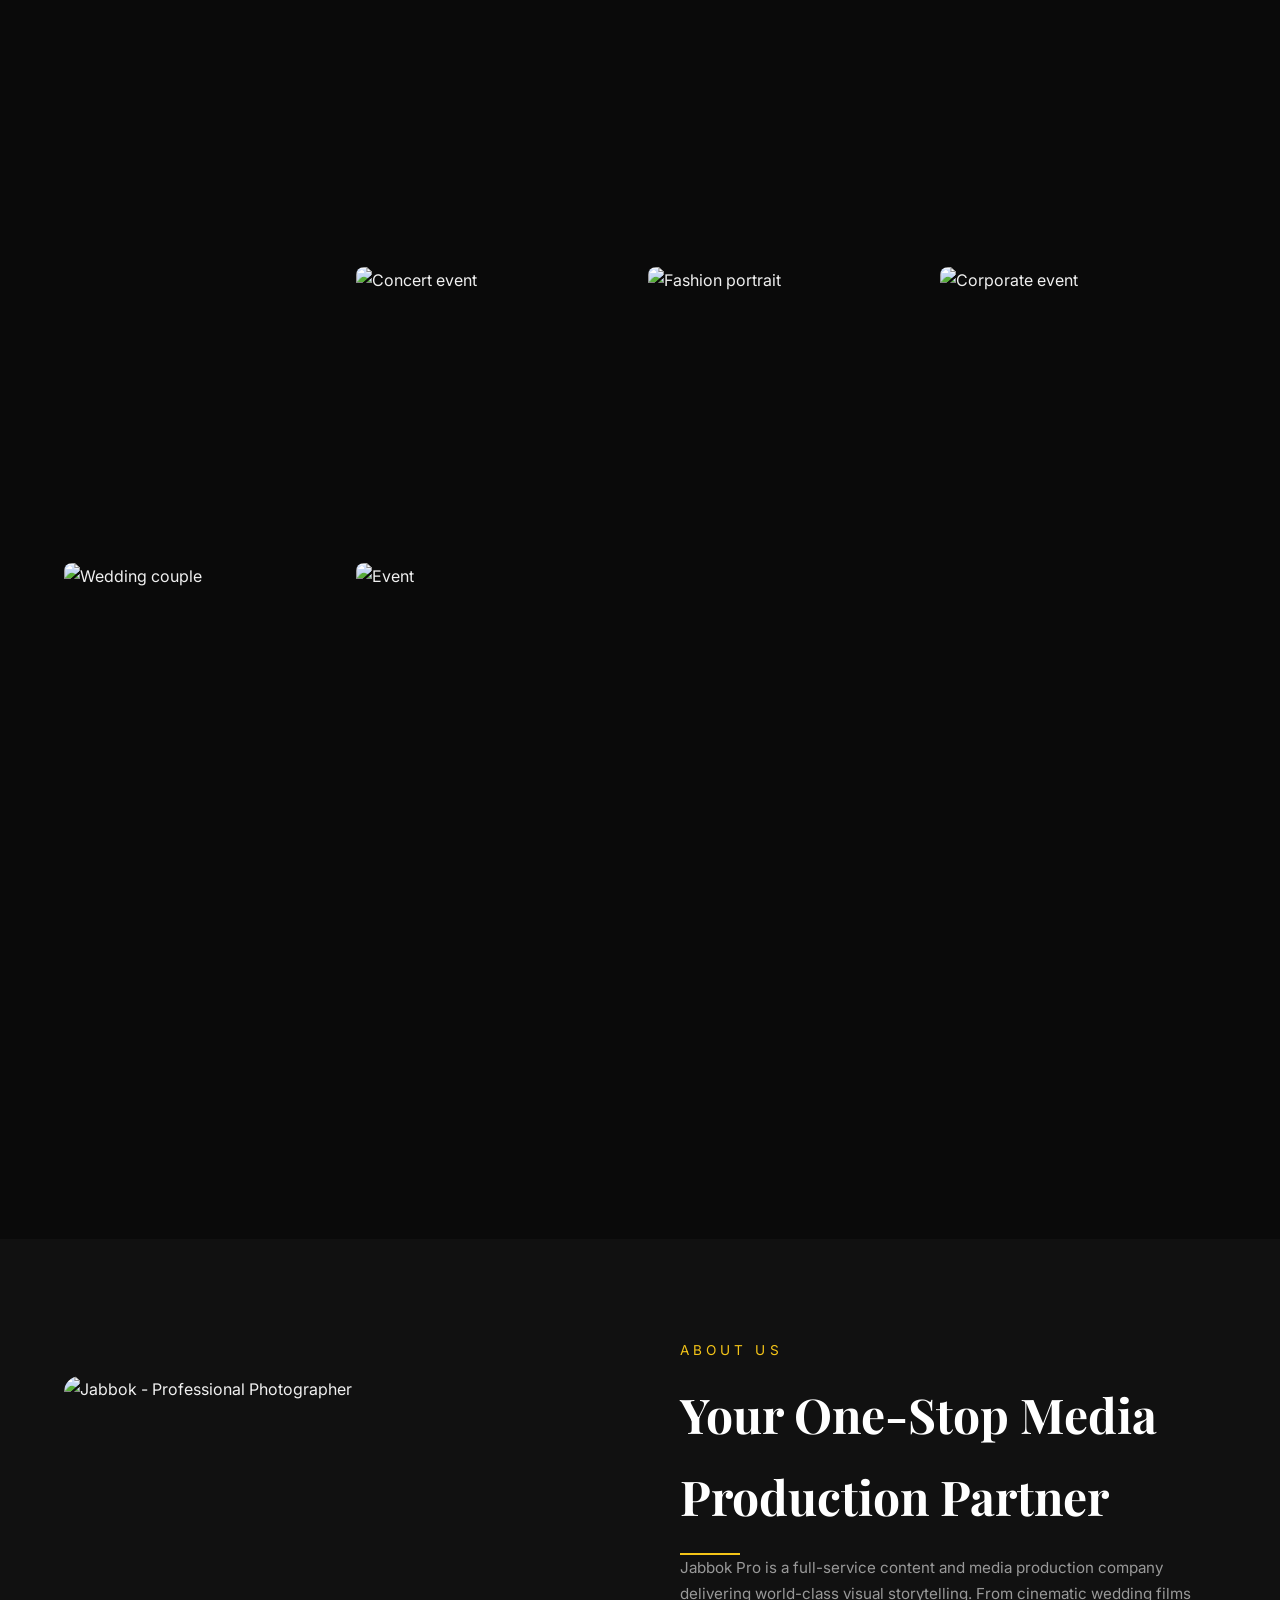
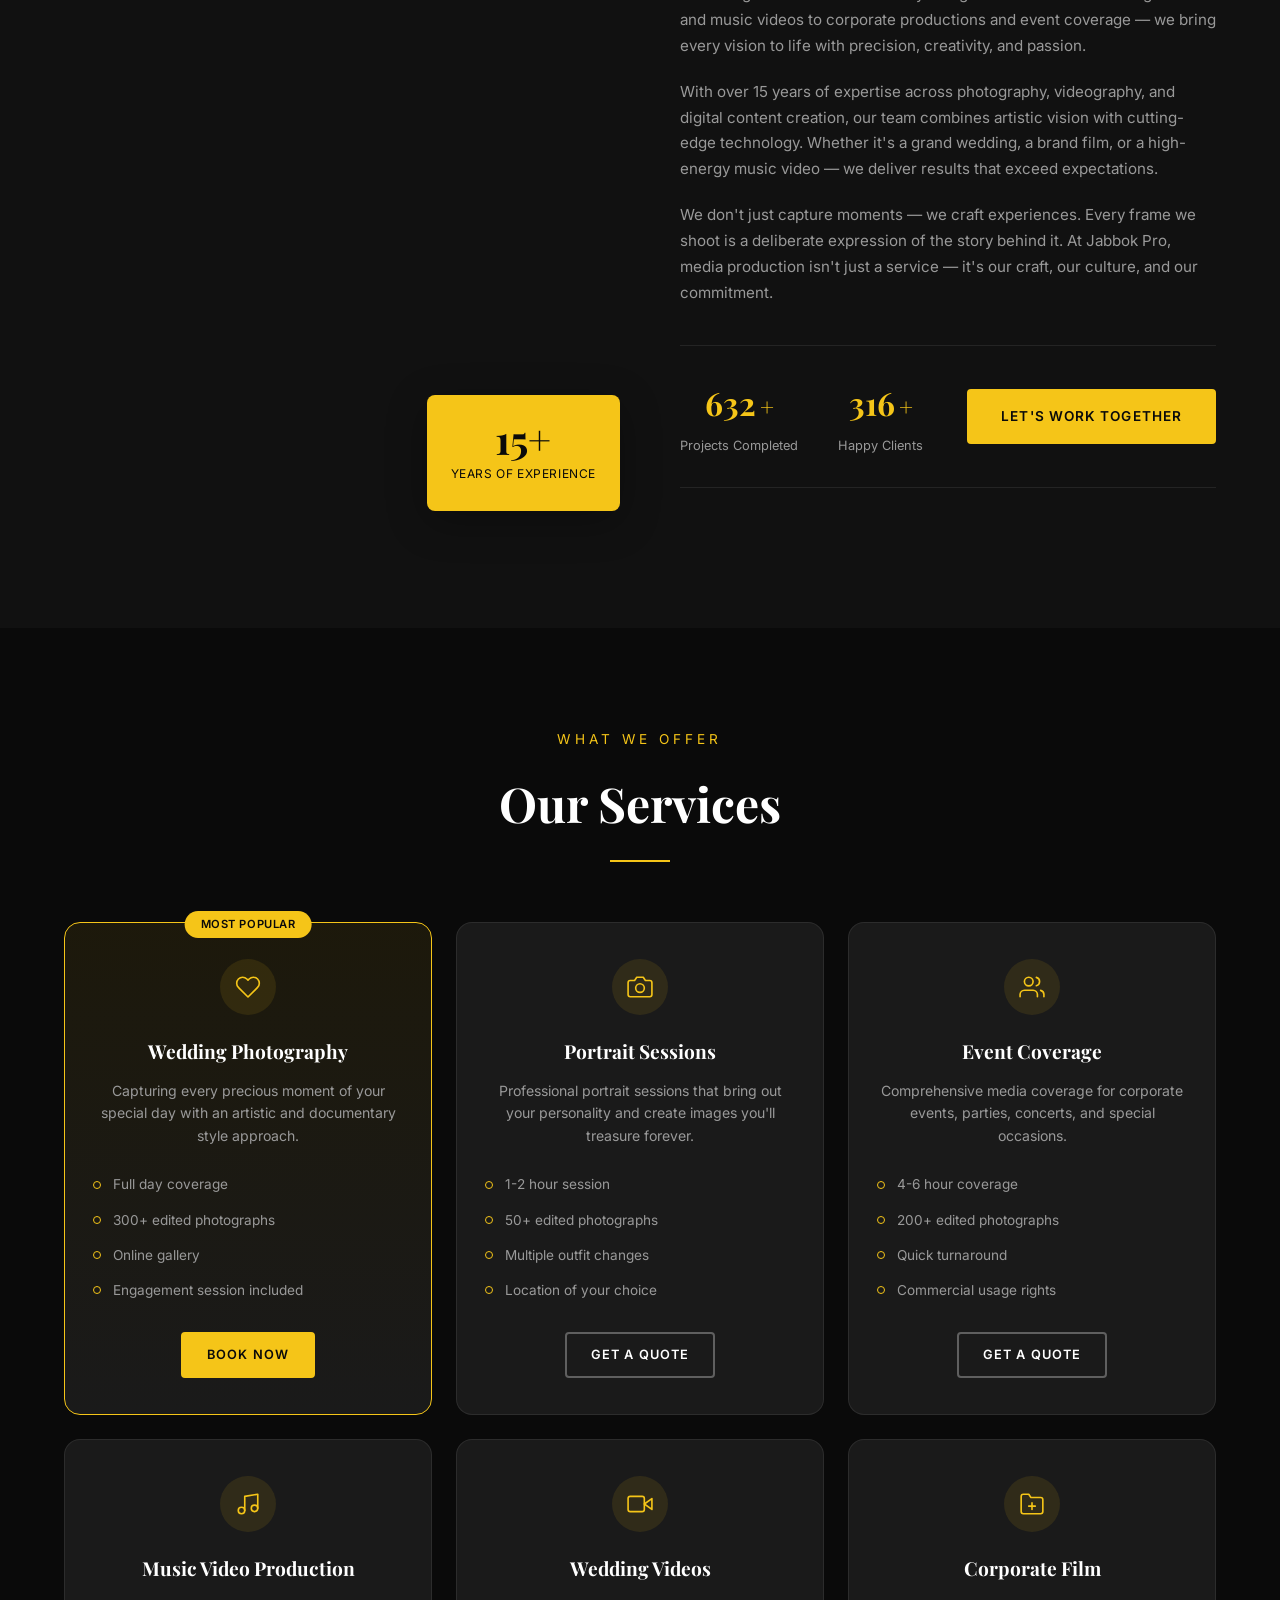
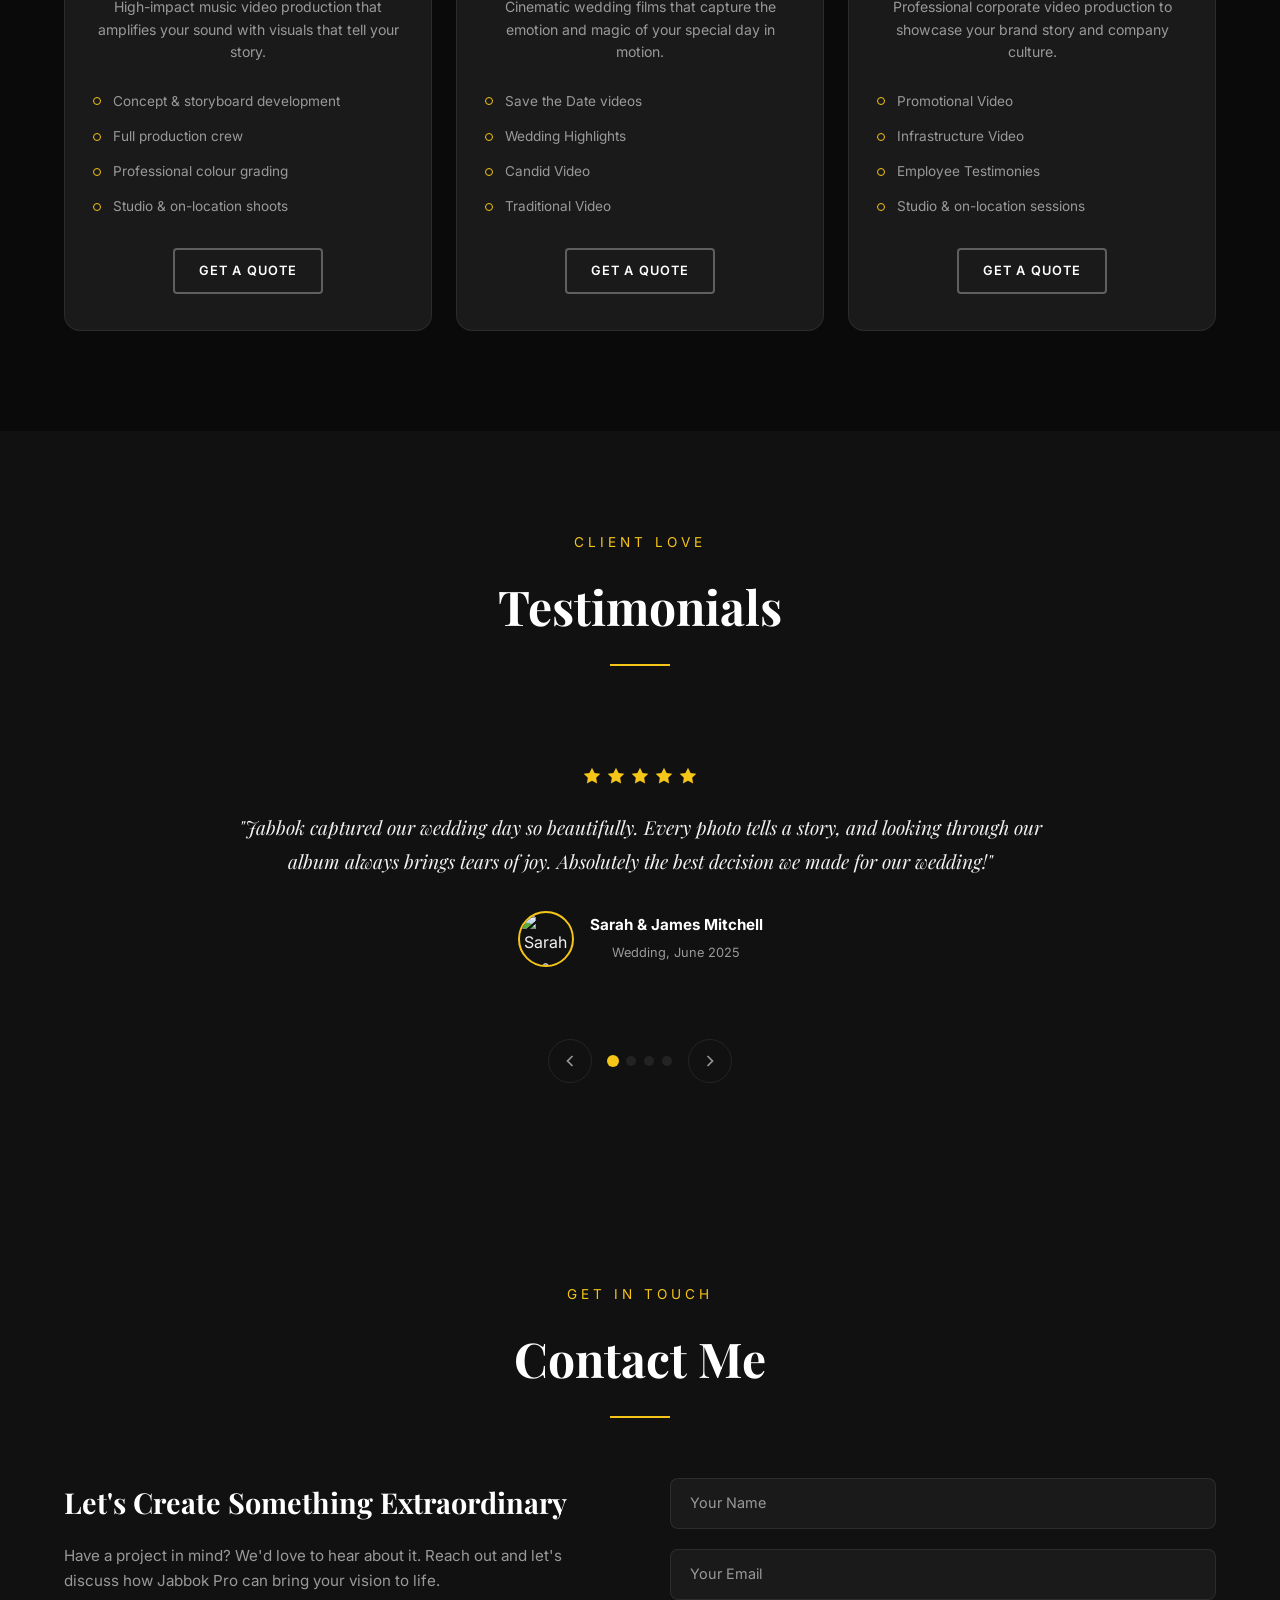
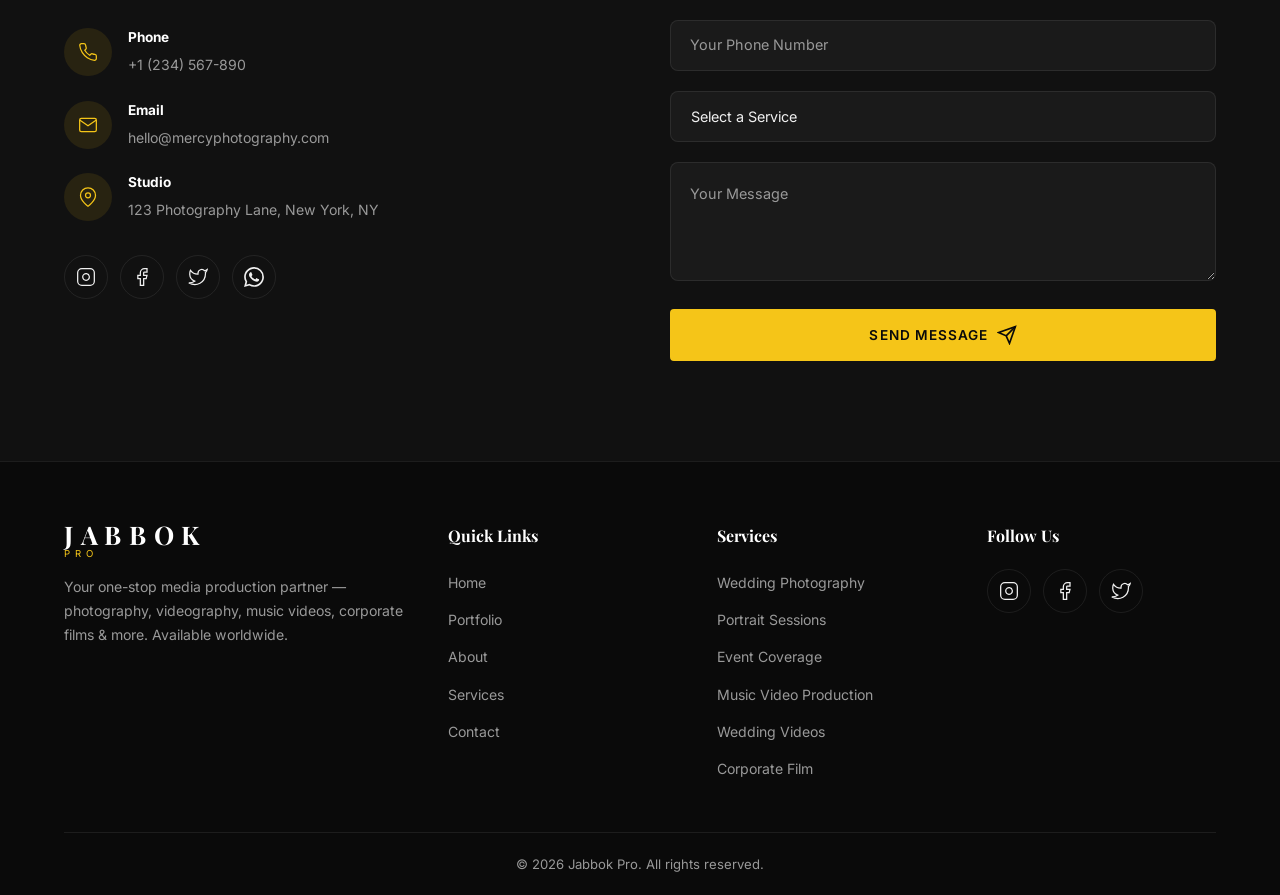
==== commit c4298bf2: "Move Full Gallery into portfolio filter bar, remove separate nav link - Removed 'Gallery' as a separ" ====
--- a/index.html
+++ b/index.html
@@ -10,6 +10,29 @@
     <link rel="preconnect" href="https://fonts.googleapis.com">
     <link rel="preconnect" href="https://fonts.gstatic.com" crossorigin>
     <link href="https://fonts.googleapis.com/css2?family=Playfair+Display:ital,wght@0,400;0,600;0,700;1,400&family=Inter:wght@300;400;500;600&display=swap" rel="stylesheet">
+    <style>
+        /* Full Gallery link styled as filter button */
+        a.filter-btn-gallery {
+            display: inline-flex;
+            align-items: center;
+            text-decoration: none;
+            background: rgba(245,197,24,0.12);
+            color: var(--color-accent, #f5c518);
+            border: 1px solid rgba(245,197,24,0.35);
+            border-radius: 4px;
+            padding: 8px 18px;
+            font-size: 0.82rem;
+            font-weight: 500;
+            font-family: var(--font-body, Inter, sans-serif);
+            letter-spacing: 0.3px;
+            transition: all 0.25s;
+            cursor: pointer;
+        }
+        a.filter-btn-gallery:hover {
+            background: rgba(245,197,24,0.22);
+            border-color: var(--color-accent, #f5c518);
+        }
+    </style>
 </head>
 <body>
 
@@ -31,7 +54,6 @@
             <ul class="nav-links" id="navLinks">
                 <li><a href="#home" class="nav-link active">Home</a></li>
                 <li><a href="#portfolio" class="nav-link">Portfolio</a></li>
-                <li><a href="portfolio.html" class="nav-link">Gallery</a></li>
                 <li><a href="#about" class="nav-link">About</a></li>
                 <li><a href="#services" class="nav-link">Services</a></li>
                 <li><a href="#testimonials" class="nav-link">Testimonials</a></li>
@@ -82,12 +104,16 @@
 
             <!-- Filter Buttons -->
             <div class="gallery-filters">
-                <button class="filter-btn active" data-filter="all">All Photos</button>
+                <button class="filter-btn active" data-filter="all">All</button>
                 <button class="filter-btn" data-filter="weddings">Weddings</button>
                 <button class="filter-btn" data-filter="portraits">Portraits</button>
                 <button class="filter-btn" data-filter="events">Events</button>
                 <button class="filter-btn" data-filter="corporate">Corporate</button>
                 <button class="filter-btn" data-filter="video">Video Production</button>
+                <a href="portfolio.html" class="filter-btn filter-btn-gallery">
+                    <svg viewBox="0 0 24 24" fill="none" stroke="currentColor" stroke-width="2" width="14" height="14" style="margin-right:5px;vertical-align:middle;"><rect x="3" y="3" width="7" height="7"/><rect x="14" y="3" width="7" height="7"/><rect x="14" y="14" width="7" height="7"/><rect x="3" y="14" width="7" height="7"/></svg>
+                    Full Gallery
+                </a>
             </div>
 
             <!-- Gallery Grid (Photos) -->
@@ -208,12 +234,6 @@
                 </div>
             </div>
 
-            <div style="text-align:center;margin-top:40px;">
-                <a href="portfolio.html" class="btn btn-outline" style="display:inline-flex;align-items:center;gap:8px;">
-                    <span>View Full Gallery</span>
-                    <svg viewBox="0 0 24 24" fill="none" stroke="currentColor" stroke-width="2" width="18" height="18"><path d="M5 12h14M12 5l7 7-7 7"/></svg>
-                </a>
-            </div>
         </div>
     </section>
 
@@ -573,7 +593,6 @@
                     <ul>
                         <li><a href="#home">Home</a></li>
                         <li><a href="#portfolio">Portfolio</a></li>
-                        <li><a href="portfolio.html">Gallery</a></li>
                         <li><a href="#about">About</a></li>
                         <li><a href="#services">Services</a></li>
                         <li><a href="#contact">Contact</a></li>
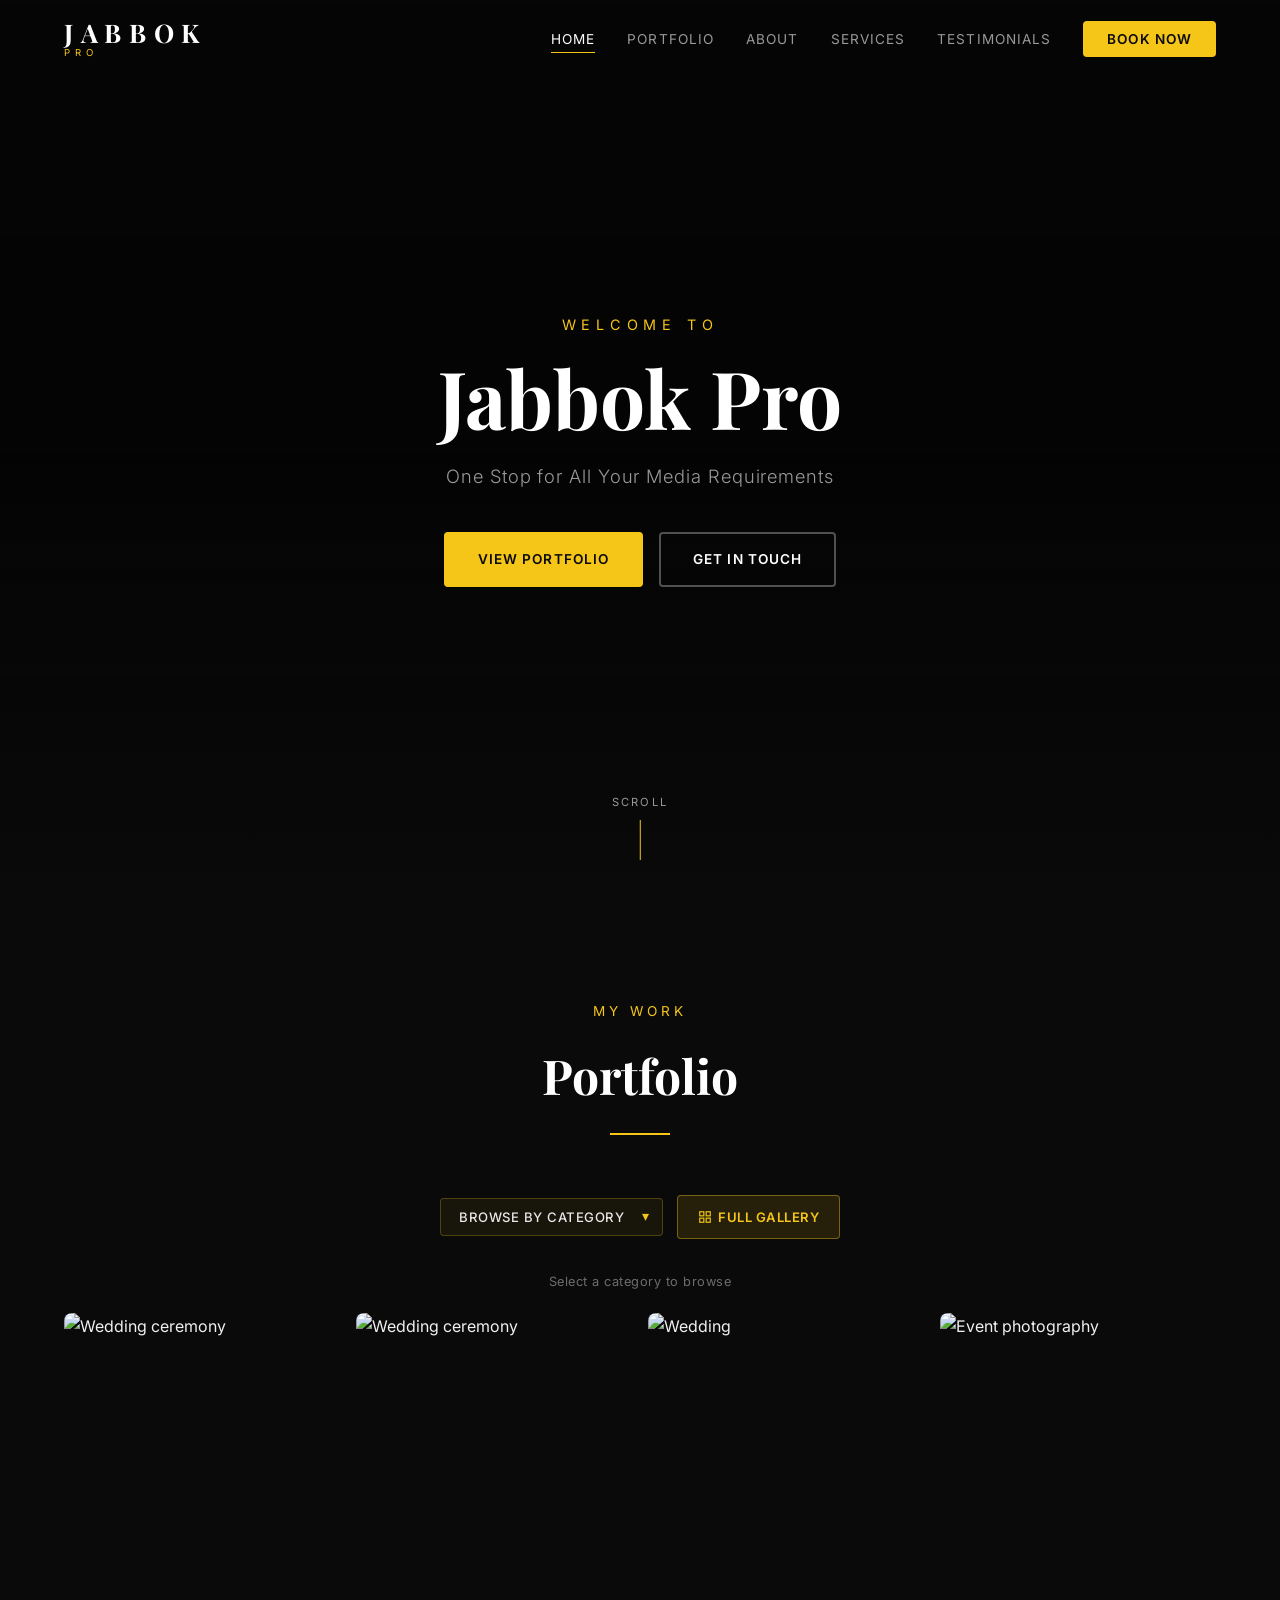
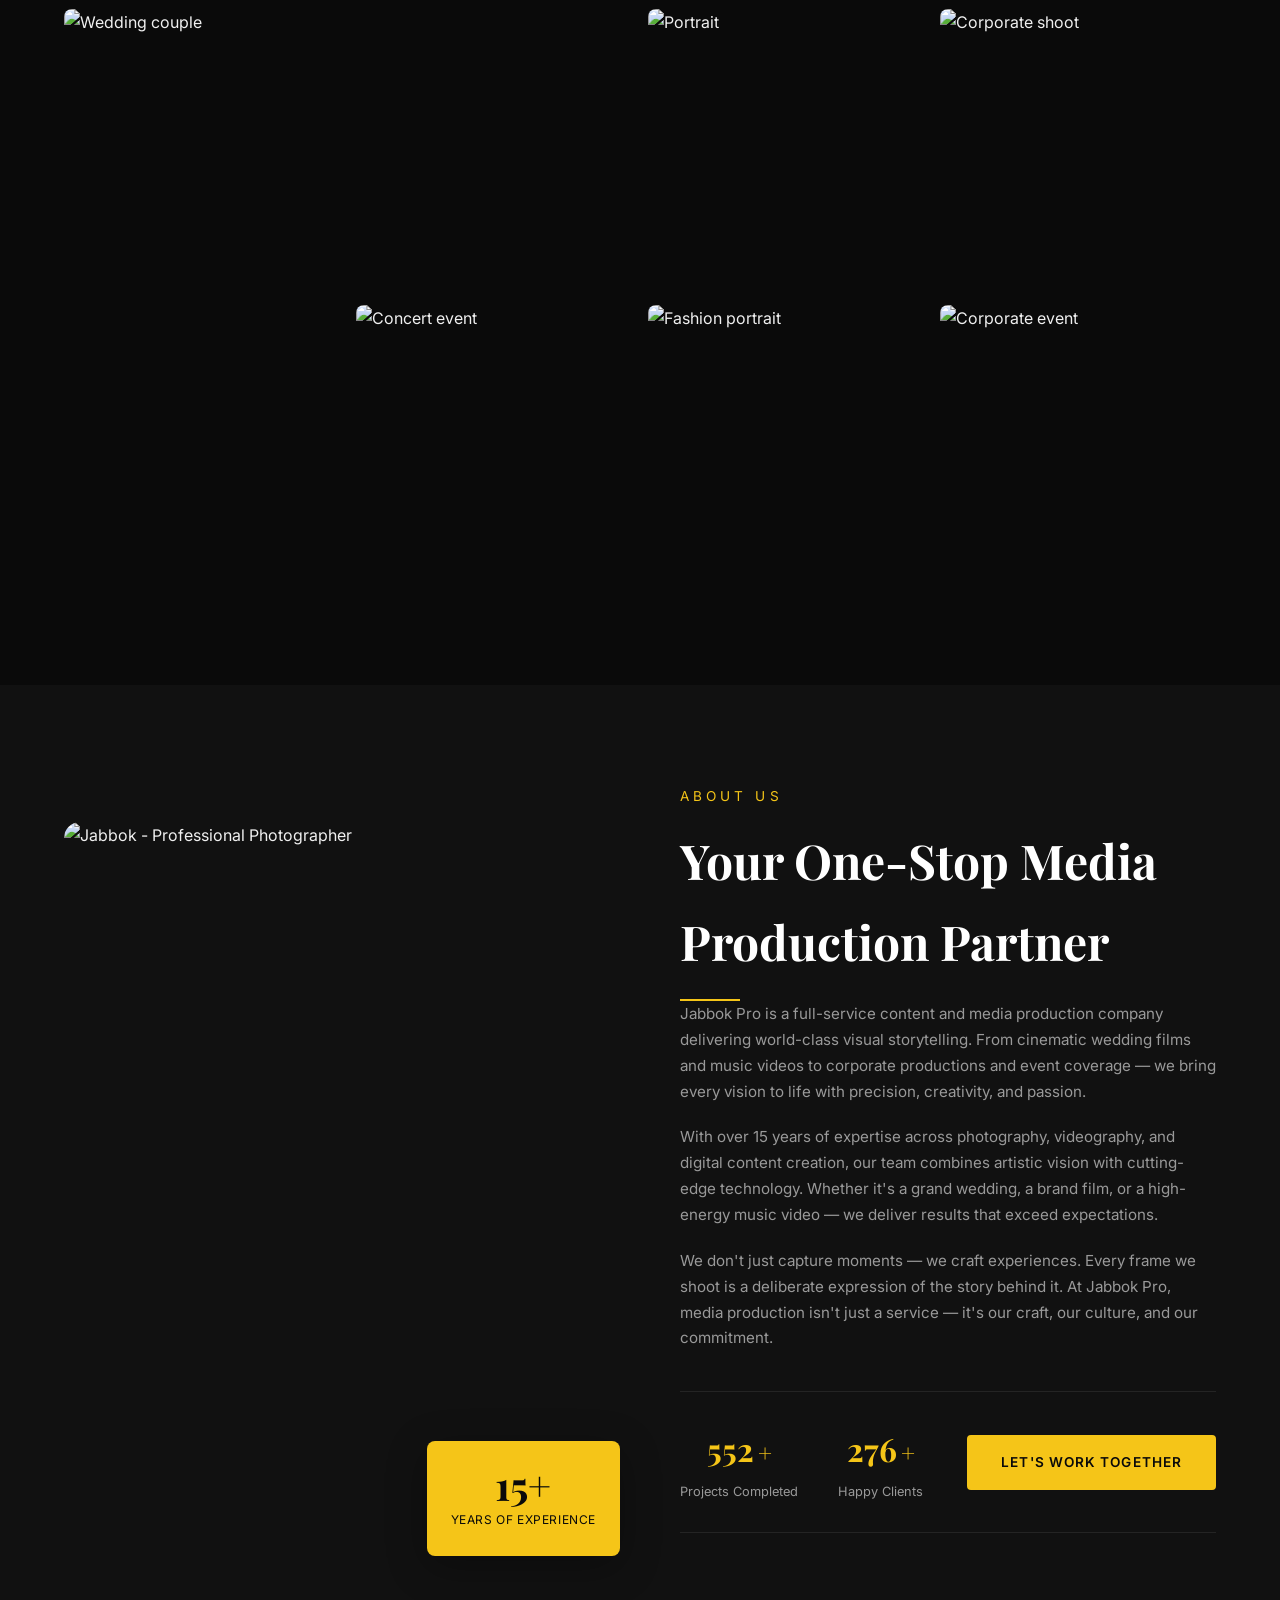
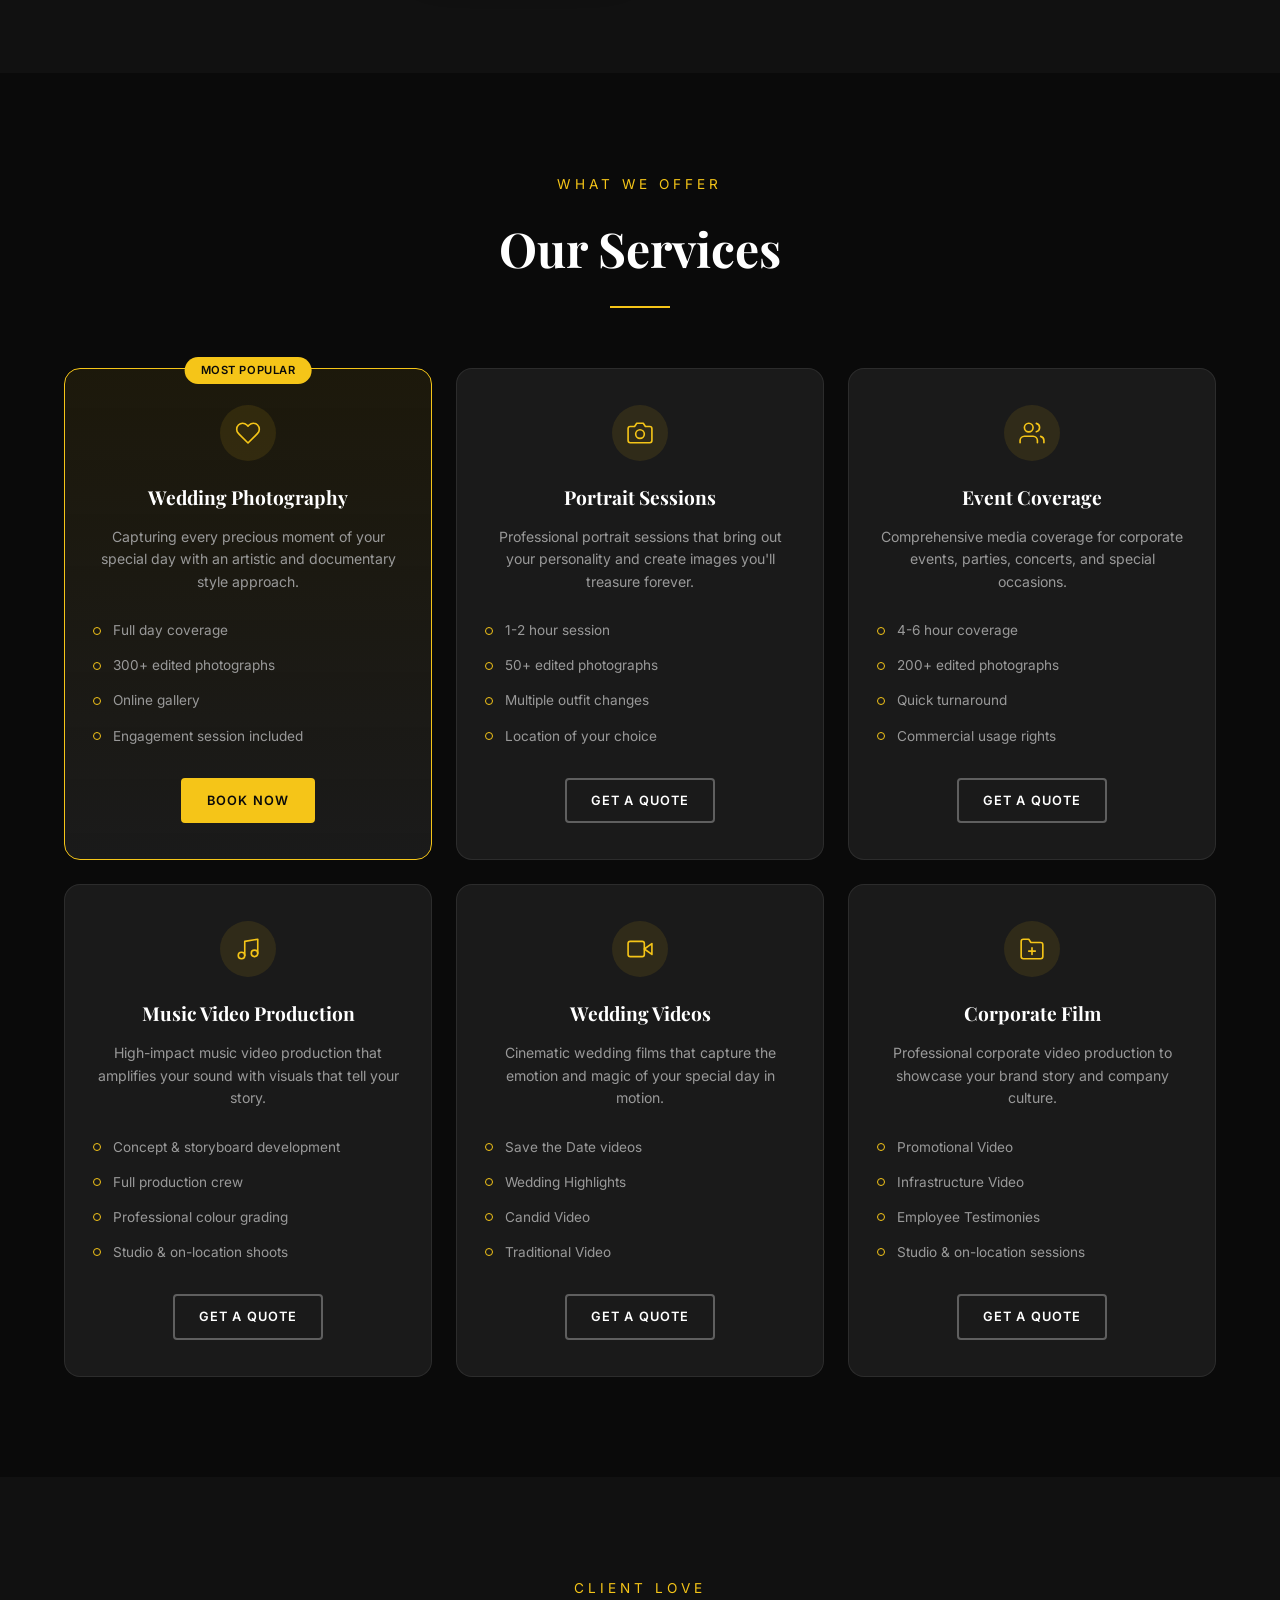
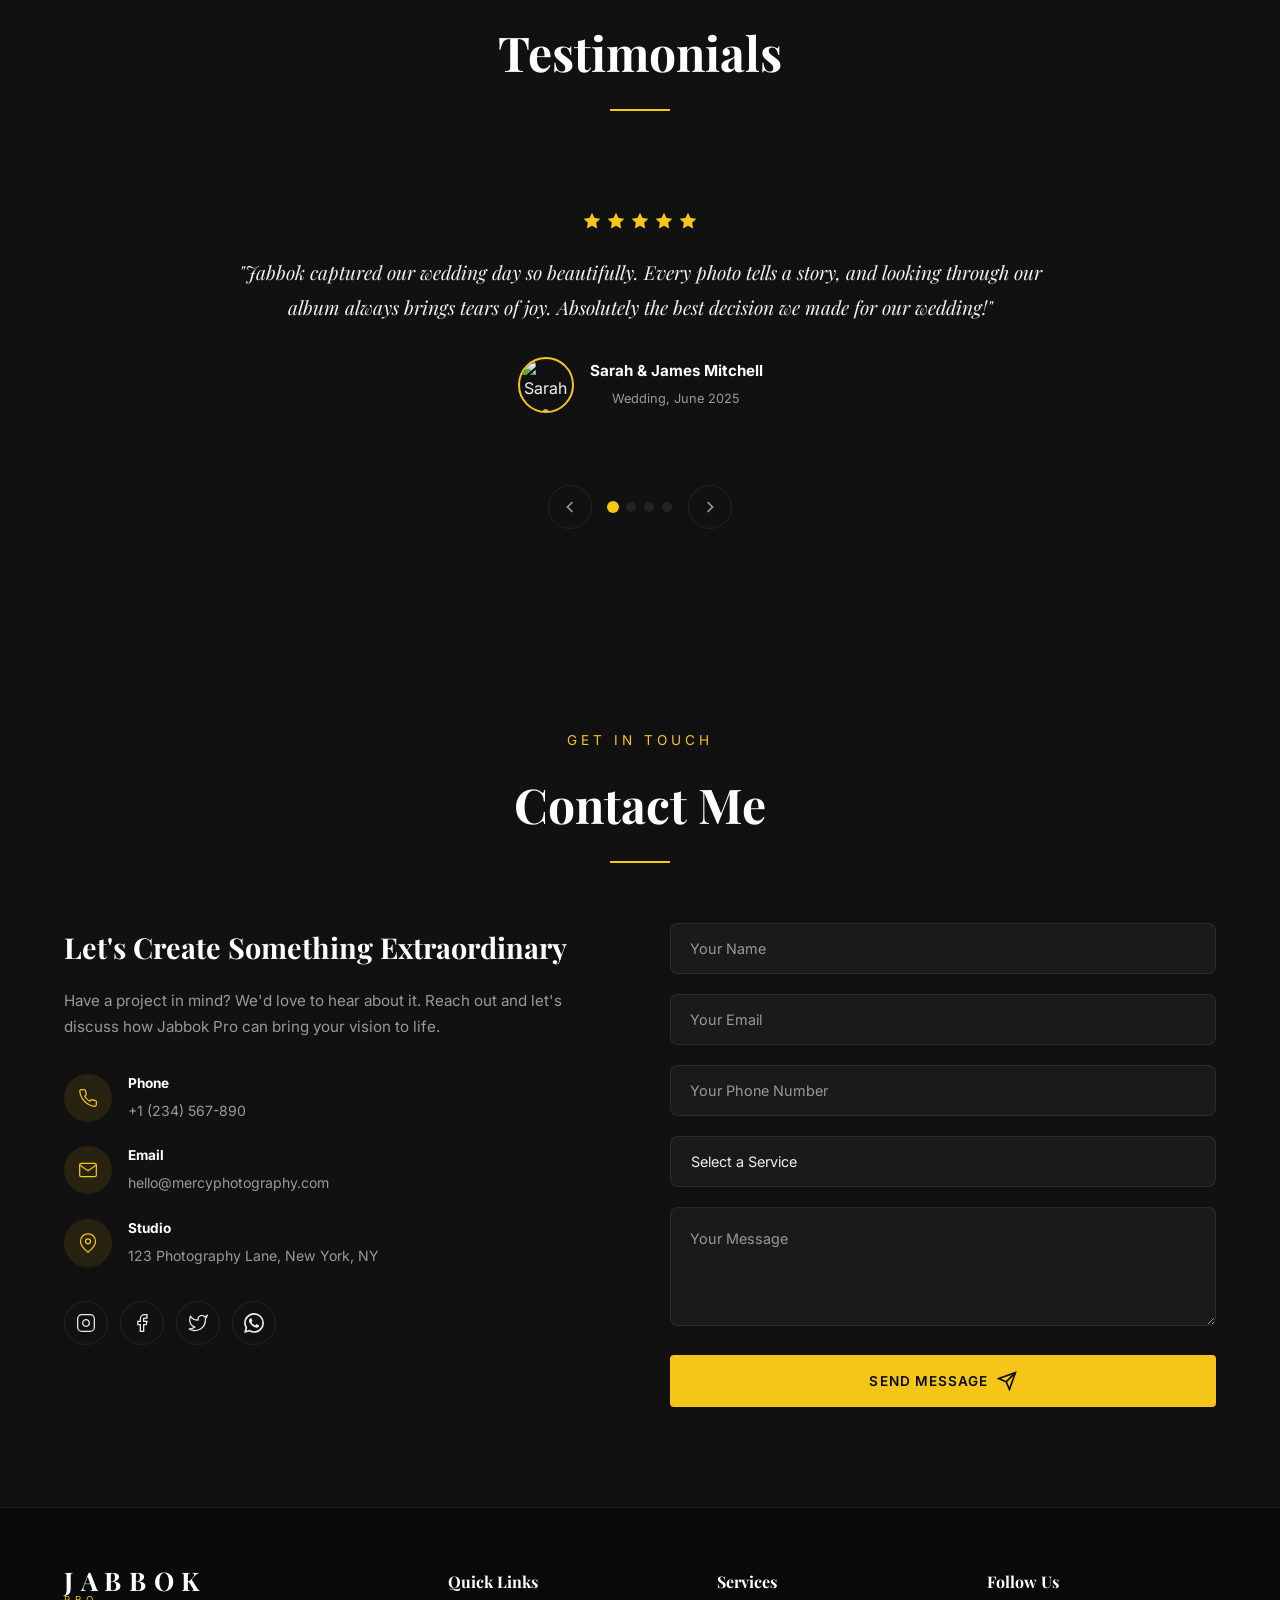
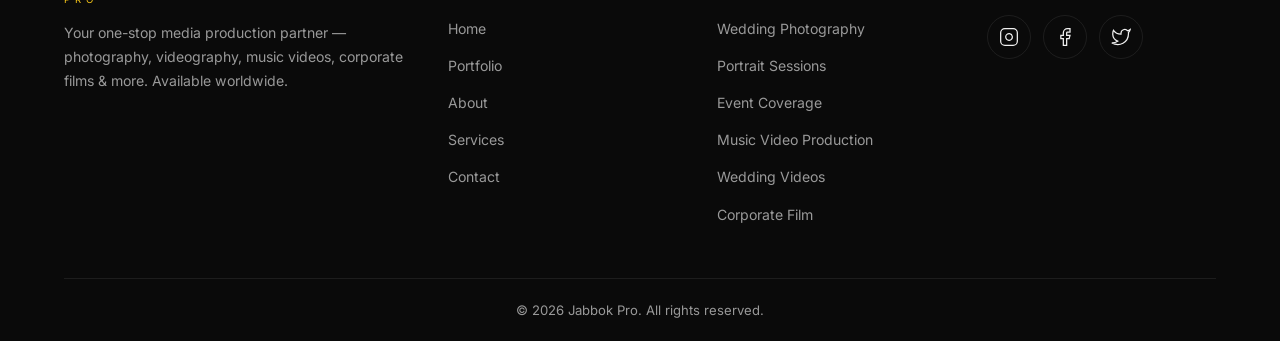
==== commit 77e69e5f: "Replace portfolio filter buttons with category dropdown, limit to 10 per category - Removed All/Wedd" ====
--- a/index.html
+++ b/index.html
@@ -11,27 +11,84 @@
     <link rel="preconnect" href="https://fonts.gstatic.com" crossorigin>
     <link href="https://fonts.googleapis.com/css2?family=Playfair+Display:ital,wght@0,400;0,600;0,700;1,400&family=Inter:wght@300;400;500;600&display=swap" rel="stylesheet">
     <style>
-        /* Full Gallery link styled as filter button */
+        /* ── Portfolio filter bar ── */
+        .gallery-filters {
+            display: flex;
+            align-items: center;
+            gap: 14px;
+            justify-content: center;
+            flex-wrap: wrap;
+        }
+        .gallery-dropdown-wrap {
+            position: relative;
+            display: inline-flex;
+            align-items: center;
+        }
+        .gallery-dropdown-wrap::after {
+            content: '▾';
+            position: absolute;
+            right: 14px;
+            top: 50%;
+            transform: translateY(-50%);
+            color: #f5c518;
+            pointer-events: none;
+            font-size: 0.85rem;
+        }
+        select.gallery-dropdown {
+            appearance: none;
+            -webkit-appearance: none;
+            background: rgba(245,197,24,0.06);
+            border: 1px solid rgba(245,197,24,0.25);
+            border-radius: 4px;
+            color: #e8e8e8;
+            font-family: Inter, sans-serif;
+            font-size: 0.82rem;
+            font-weight: 500;
+            letter-spacing: 0.5px;
+            text-transform: uppercase;
+            padding: 10px 38px 10px 18px;
+            cursor: pointer;
+            min-width: 220px;
+            transition: border-color 0.25s;
+        }
+        select.gallery-dropdown:focus {
+            outline: none;
+            border-color: #f5c518;
+        }
+        select.gallery-dropdown option {
+            background: #111;
+            color: #e8e8e8;
+        }
         a.filter-btn-gallery {
             display: inline-flex;
             align-items: center;
+            gap: 6px;
             text-decoration: none;
             background: rgba(245,197,24,0.12);
-            color: var(--color-accent, #f5c518);
-            border: 1px solid rgba(245,197,24,0.35);
+            color: #f5c518;
+            border: 1px solid rgba(245,197,24,0.4);
             border-radius: 4px;
-            padding: 8px 18px;
+            padding: 10px 20px;
             font-size: 0.82rem;
-            font-weight: 500;
-            font-family: var(--font-body, Inter, sans-serif);
-            letter-spacing: 0.3px;
+            font-weight: 600;
+            font-family: Inter, sans-serif;
+            letter-spacing: 0.5px;
+            text-transform: uppercase;
             transition: all 0.25s;
-            cursor: pointer;
         }
         a.filter-btn-gallery:hover {
             background: rgba(245,197,24,0.22);
-            border-color: var(--color-accent, #f5c518);
-        }
+            border-color: #f5c518;
+        }
+        .gallery-selected-label {
+            text-align: center;
+            color: rgba(255,255,255,0.4);
+            font-size: 0.8rem;
+            margin-top: -8px;
+            margin-bottom: 20px;
+            letter-spacing: 0.5px;
+        }
+        .gallery-selected-label span { color: #f5c518; }
     </style>
 </head>
 <body>
@@ -102,19 +159,24 @@
                 <div class="title-line"></div>
             </div>
 
-            <!-- Filter Buttons -->
+            <!-- Filter Bar: Dropdown + Full Gallery -->
             <div class="gallery-filters">
-                <button class="filter-btn active" data-filter="all">All</button>
-                <button class="filter-btn" data-filter="weddings">Weddings</button>
-                <button class="filter-btn" data-filter="portraits">Portraits</button>
-                <button class="filter-btn" data-filter="events">Events</button>
-                <button class="filter-btn" data-filter="corporate">Corporate</button>
-                <button class="filter-btn" data-filter="video">Video Production</button>
-                <a href="portfolio.html" class="filter-btn filter-btn-gallery">
-                    <svg viewBox="0 0 24 24" fill="none" stroke="currentColor" stroke-width="2" width="14" height="14" style="margin-right:5px;vertical-align:middle;"><rect x="3" y="3" width="7" height="7"/><rect x="14" y="3" width="7" height="7"/><rect x="14" y="14" width="7" height="7"/><rect x="3" y="14" width="7" height="7"/></svg>
+                <div class="gallery-dropdown-wrap">
+                    <select class="gallery-dropdown" id="galleryDropdown">
+                        <option value="" disabled selected>Browse by Category</option>
+                        <option value="weddings">Weddings</option>
+                        <option value="portraits">Portraits</option>
+                        <option value="events">Events</option>
+                        <option value="corporate">Corporate</option>
+                        <option value="video">Video Production</option>
+                    </select>
+                </div>
+                <a href="portfolio.html" class="filter-btn-gallery">
+                    <svg viewBox="0 0 24 24" fill="none" stroke="currentColor" stroke-width="2" width="14" height="14"><rect x="3" y="3" width="7" height="7"/><rect x="14" y="3" width="7" height="7"/><rect x="14" y="14" width="7" height="7"/><rect x="3" y="14" width="7" height="7"/></svg>
                     Full Gallery
                 </a>
             </div>
+            <p class="gallery-selected-label" id="galleryLabel">Select a category to browse</p>
 
             <!-- Gallery Grid (Photos) -->
             <div class="gallery-grid" id="galleryGrid">
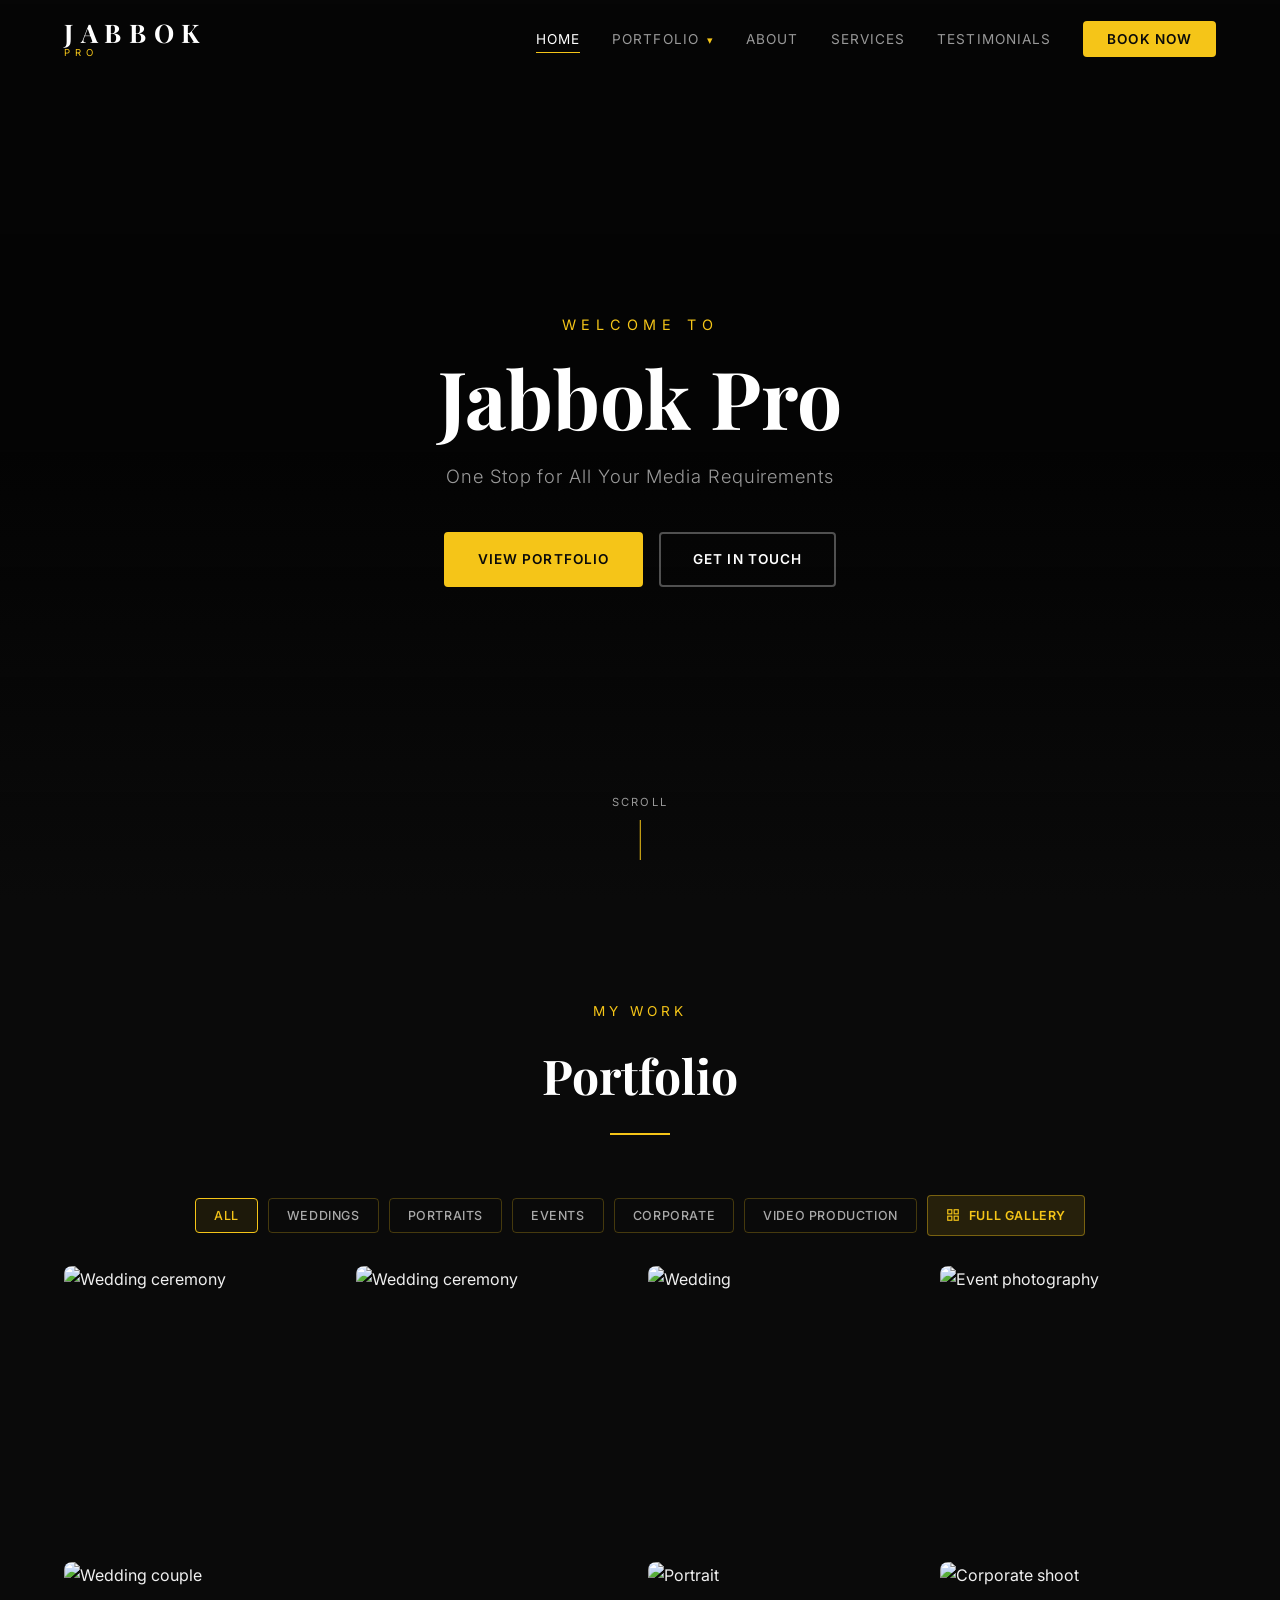
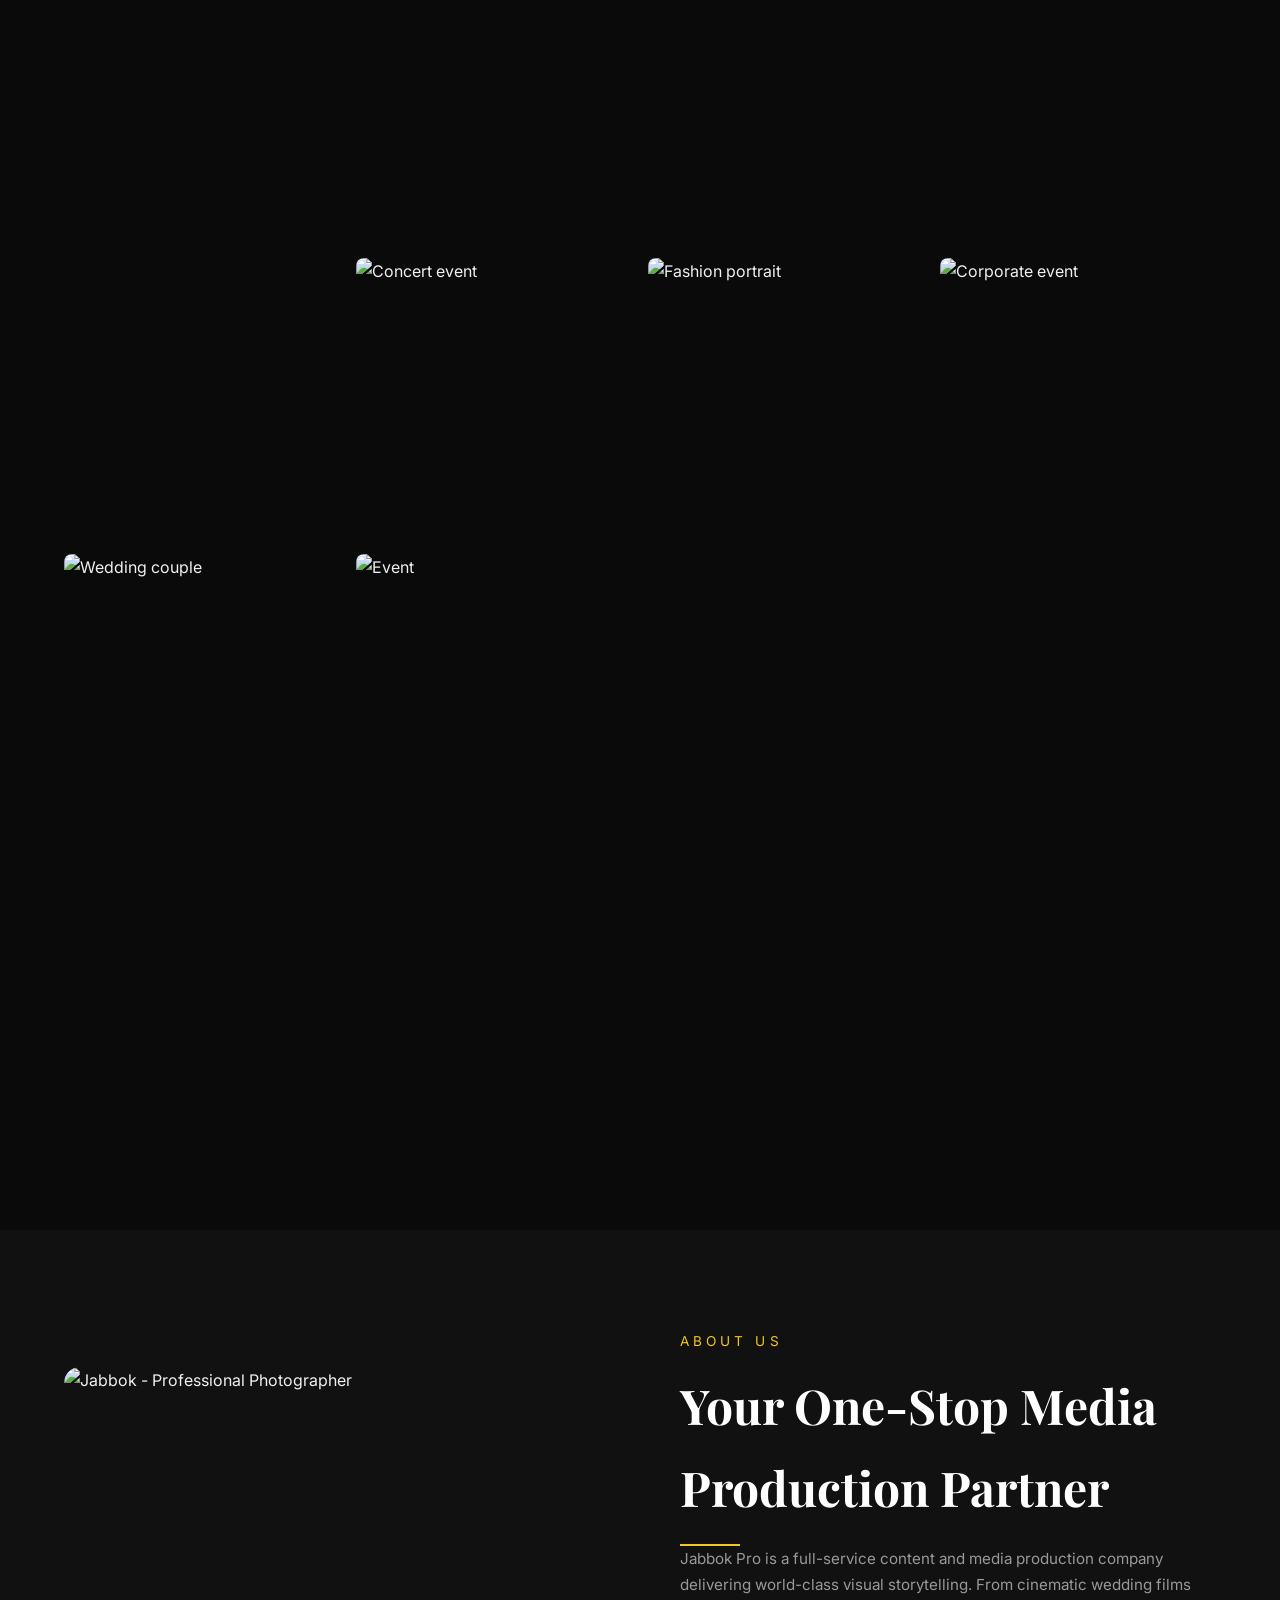
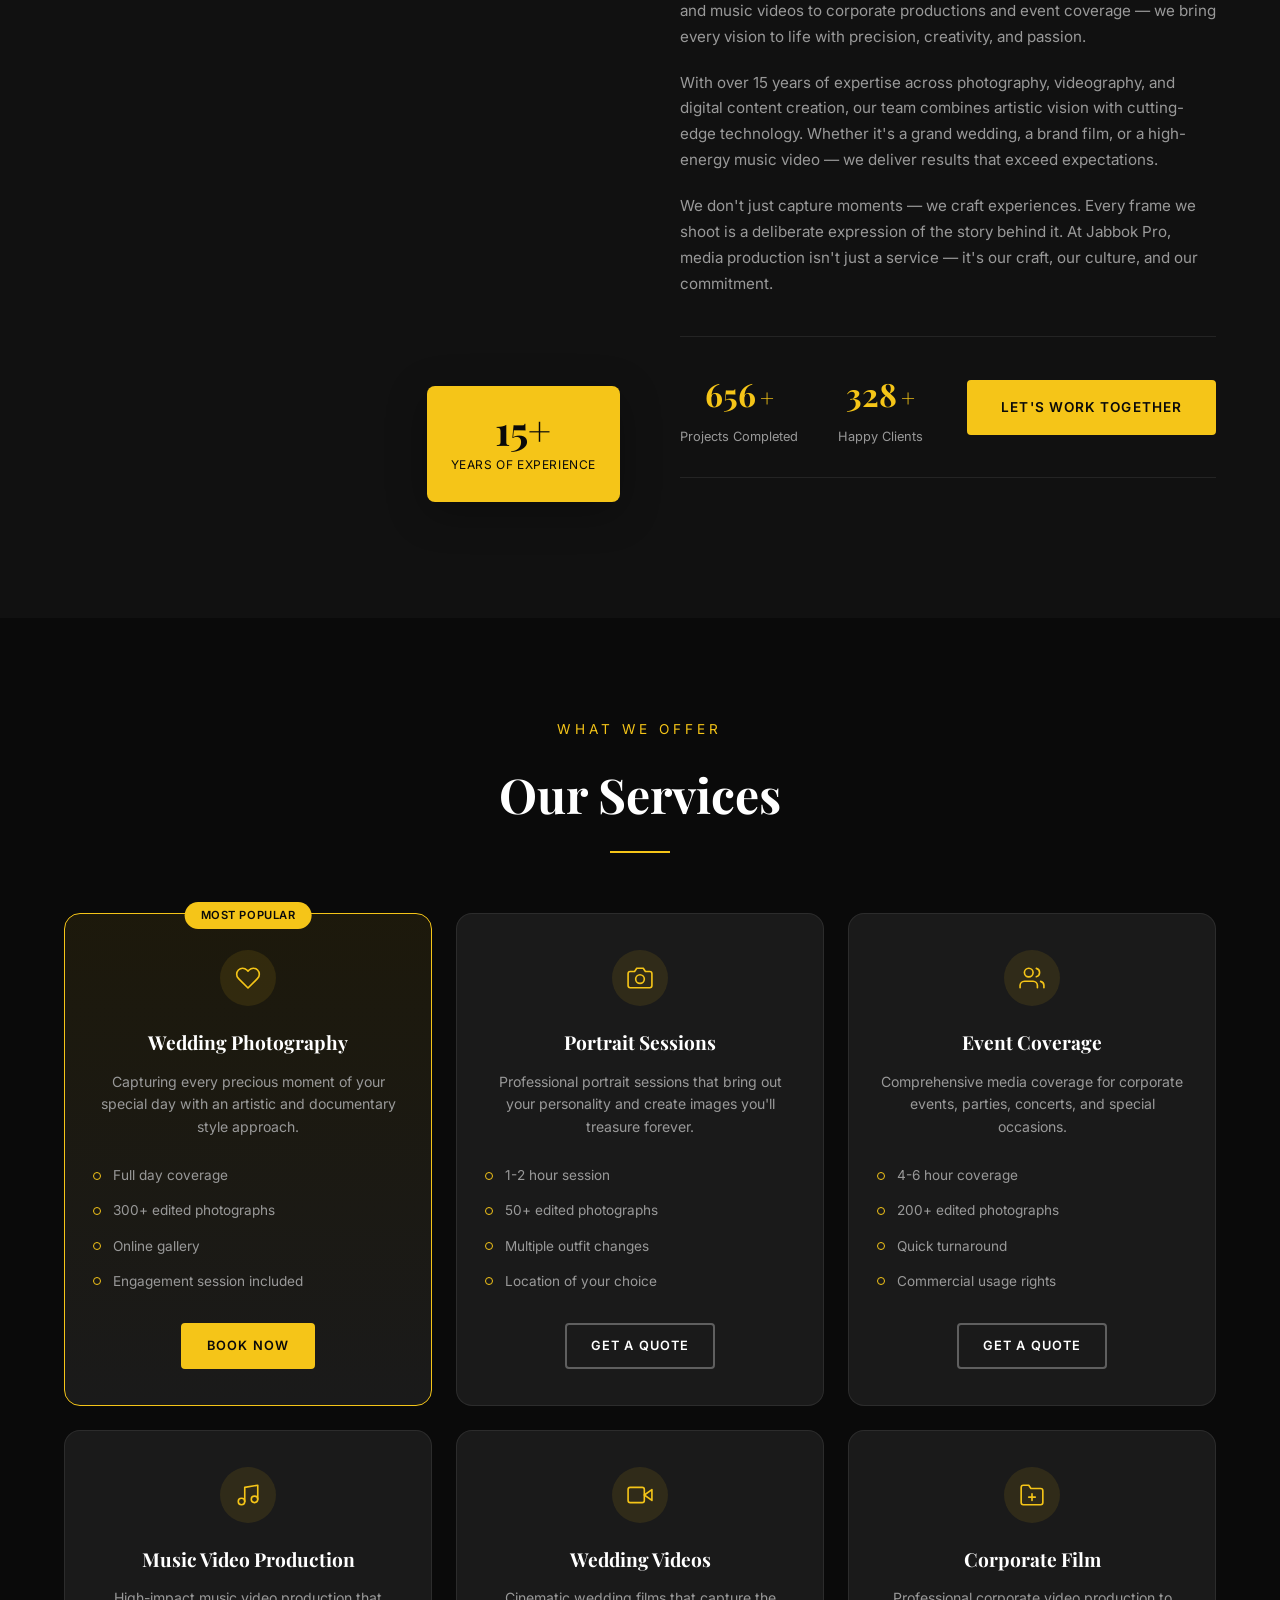
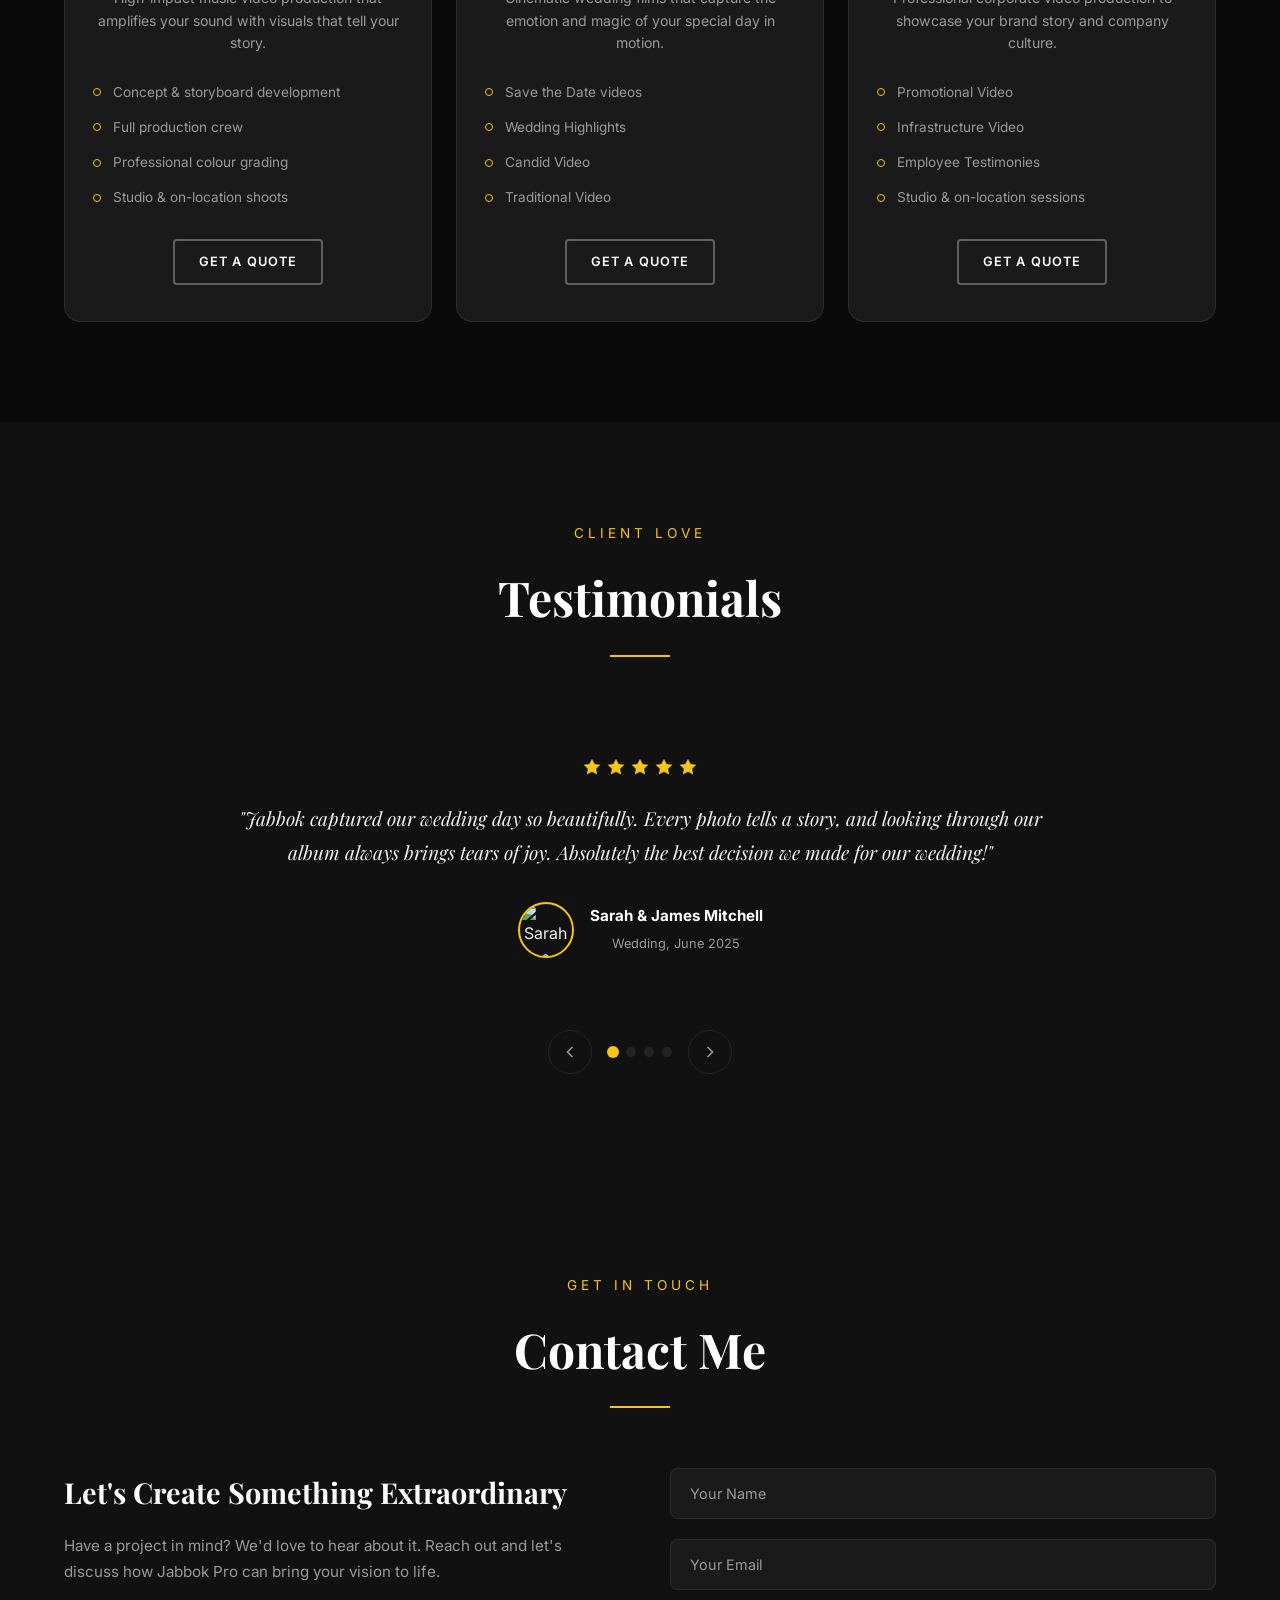
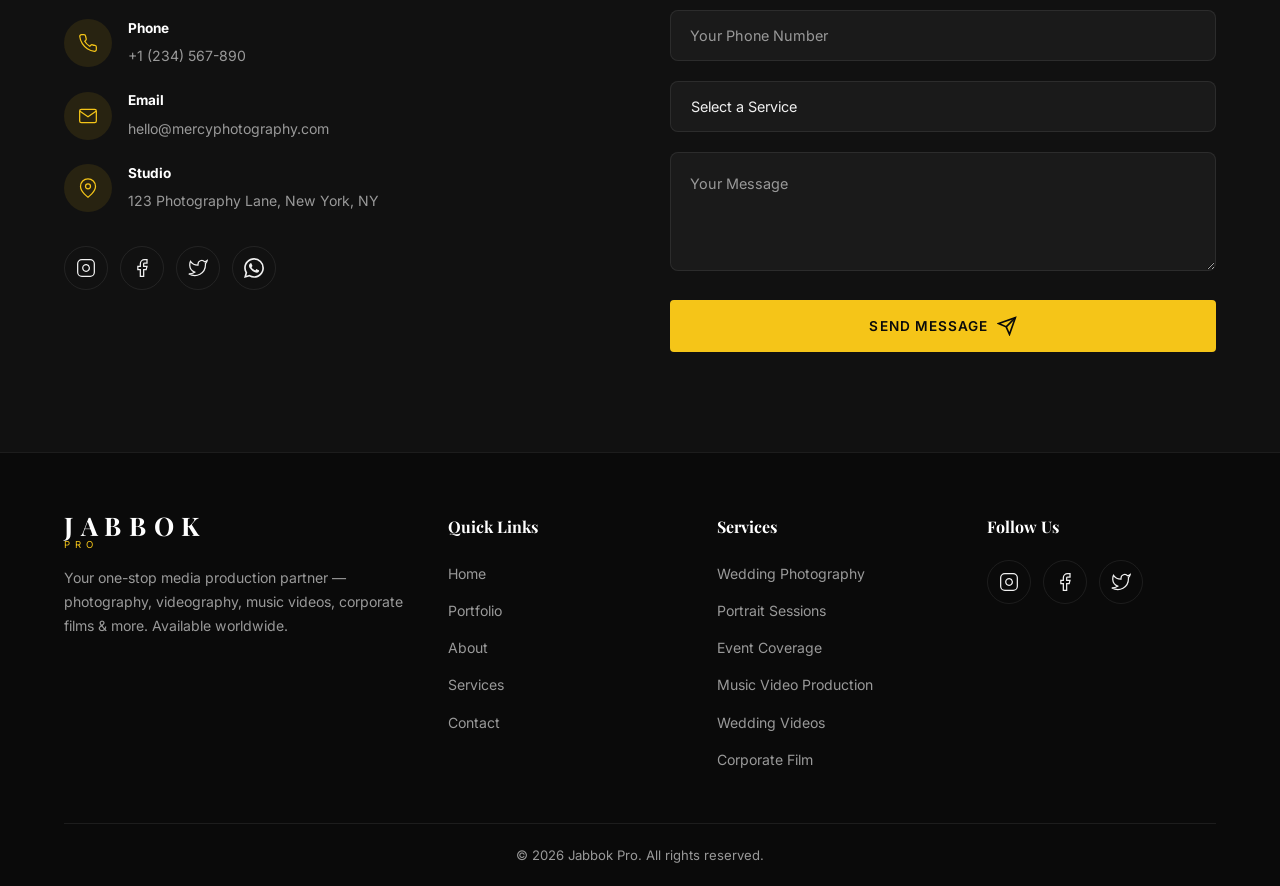
==== commit 80bd5859: "Restore portfolio filter buttons; add nav Portfolio hover dropdown - Reverted gallery section back t" ====
--- a/index.html
+++ b/index.html
@@ -11,54 +11,74 @@
     <link rel="preconnect" href="https://fonts.gstatic.com" crossorigin>
     <link href="https://fonts.googleapis.com/css2?family=Playfair+Display:ital,wght@0,400;0,600;0,700;1,400&family=Inter:wght@300;400;500;600&display=swap" rel="stylesheet">
     <style>
-        /* ── Portfolio filter bar ── */
+        /* ── Nav Portfolio dropdown ── */
+        .nav-has-dropdown { position: relative; }
+        .nav-has-dropdown .nav-dropdown {
+            display: none;
+            position: absolute;
+            top: calc(100% + 10px);
+            left: 50%;
+            transform: translateX(-50%);
+            background: #0d0d0d;
+            border: 1px solid rgba(245,197,24,0.2);
+            border-radius: 6px;
+            min-width: 190px;
+            list-style: none;
+            padding: 6px 0;
+            margin: 0;
+            z-index: 9999;
+            box-shadow: 0 14px 40px rgba(0,0,0,0.55);
+        }
+        .nav-has-dropdown:hover .nav-dropdown { display: block; }
+        .nav-dropdown li { display: block; }
+        .nav-drop-link {
+            display: block;
+            padding: 9px 20px;
+            color: rgba(255,255,255,0.7);
+            font-size: 0.78rem;
+            font-weight: 500;
+            letter-spacing: 0.5px;
+            text-transform: uppercase;
+            text-decoration: none;
+            transition: color 0.2s, background 0.2s;
+        }
+        .nav-drop-link:hover { color: #f5c518; background: rgba(245,197,24,0.07); }
+        .nav-drop-link.nav-drop-gallery {
+            color: #f5c518;
+            border-top: 1px solid rgba(245,197,24,0.15);
+            margin-top: 4px;
+            padding-top: 12px;
+            display: flex;
+            align-items: center;
+            gap: 7px;
+        }
+        .nav-arrow { font-size: 0.68rem; margin-left: 3px; color: #f5c518; vertical-align: middle; }
+
+        /* ── Portfolio filter buttons ── */
         .gallery-filters {
             display: flex;
             align-items: center;
-            gap: 14px;
+            gap: 10px;
             justify-content: center;
             flex-wrap: wrap;
+            margin-bottom: 30px;
         }
-        .gallery-dropdown-wrap {
-            position: relative;
-            display: inline-flex;
-            align-items: center;
-        }
-        .gallery-dropdown-wrap::after {
-            content: '▾';
-            position: absolute;
-            right: 14px;
-            top: 50%;
-            transform: translateY(-50%);
-            color: #f5c518;
-            pointer-events: none;
-            font-size: 0.85rem;
-        }
-        select.gallery-dropdown {
-            appearance: none;
-            -webkit-appearance: none;
-            background: rgba(245,197,24,0.06);
+        .filter-btn {
+            background: transparent;
             border: 1px solid rgba(245,197,24,0.25);
             border-radius: 4px;
-            color: #e8e8e8;
+            color: rgba(255,255,255,0.65);
             font-family: Inter, sans-serif;
-            font-size: 0.82rem;
+            font-size: 0.78rem;
             font-weight: 500;
-            letter-spacing: 0.5px;
+            letter-spacing: 0.6px;
             text-transform: uppercase;
-            padding: 10px 38px 10px 18px;
+            padding: 9px 18px;
             cursor: pointer;
-            min-width: 220px;
-            transition: border-color 0.25s;
+            transition: all 0.25s;
         }
-        select.gallery-dropdown:focus {
-            outline: none;
-            border-color: #f5c518;
-        }
-        select.gallery-dropdown option {
-            background: #111;
-            color: #e8e8e8;
-        }
+        .filter-btn:hover { color: #f5c518; border-color: rgba(245,197,24,0.5); }
+        .filter-btn.active { color: #f5c518; border-color: #f5c518; background: rgba(245,197,24,0.08); }
         a.filter-btn-gallery {
             display: inline-flex;
             align-items: center;
@@ -68,27 +88,15 @@
             color: #f5c518;
             border: 1px solid rgba(245,197,24,0.4);
             border-radius: 4px;
-            padding: 10px 20px;
-            font-size: 0.82rem;
+            padding: 9px 18px;
+            font-size: 0.78rem;
             font-weight: 600;
             font-family: Inter, sans-serif;
-            letter-spacing: 0.5px;
+            letter-spacing: 0.6px;
             text-transform: uppercase;
             transition: all 0.25s;
         }
-        a.filter-btn-gallery:hover {
-            background: rgba(245,197,24,0.22);
-            border-color: #f5c518;
-        }
-        .gallery-selected-label {
-            text-align: center;
-            color: rgba(255,255,255,0.4);
-            font-size: 0.8rem;
-            margin-top: -8px;
-            margin-bottom: 20px;
-            letter-spacing: 0.5px;
-        }
-        .gallery-selected-label span { color: #f5c518; }
+        a.filter-btn-gallery:hover { background: rgba(245,197,24,0.22); border-color: #f5c518; }
     </style>
 </head>
 <body>
@@ -110,7 +118,21 @@
             </a>
             <ul class="nav-links" id="navLinks">
                 <li><a href="#home" class="nav-link active">Home</a></li>
-                <li><a href="#portfolio" class="nav-link">Portfolio</a></li>
+                <li class="nav-has-dropdown">
+                    <a href="#portfolio" class="nav-link">Portfolio <span class="nav-arrow">▾</span></a>
+                    <ul class="nav-dropdown">
+                        <li><a href="#portfolio" class="nav-drop-link" data-filter="all">All</a></li>
+                        <li><a href="#portfolio" class="nav-drop-link" data-filter="weddings">Weddings</a></li>
+                        <li><a href="#portfolio" class="nav-drop-link" data-filter="portraits">Portraits</a></li>
+                        <li><a href="#portfolio" class="nav-drop-link" data-filter="events">Events</a></li>
+                        <li><a href="#portfolio" class="nav-drop-link" data-filter="corporate">Corporate</a></li>
+                        <li><a href="#portfolio" class="nav-drop-link" data-filter="video">Video Production</a></li>
+                        <li><a href="portfolio.html" class="nav-drop-link nav-drop-gallery">
+                            <svg viewBox="0 0 24 24" fill="none" stroke="currentColor" stroke-width="2" width="12" height="12"><rect x="3" y="3" width="7" height="7"/><rect x="14" y="3" width="7" height="7"/><rect x="14" y="14" width="7" height="7"/><rect x="3" y="14" width="7" height="7"/></svg>
+                            Full Gallery
+                        </a></li>
+                    </ul>
+                </li>
                 <li><a href="#about" class="nav-link">About</a></li>
                 <li><a href="#services" class="nav-link">Services</a></li>
                 <li><a href="#testimonials" class="nav-link">Testimonials</a></li>
@@ -159,24 +181,19 @@
                 <div class="title-line"></div>
             </div>
 
-            <!-- Filter Bar: Dropdown + Full Gallery -->
+            <!-- Filter Buttons -->
             <div class="gallery-filters">
-                <div class="gallery-dropdown-wrap">
-                    <select class="gallery-dropdown" id="galleryDropdown">
-                        <option value="" disabled selected>Browse by Category</option>
-                        <option value="weddings">Weddings</option>
-                        <option value="portraits">Portraits</option>
-                        <option value="events">Events</option>
-                        <option value="corporate">Corporate</option>
-                        <option value="video">Video Production</option>
-                    </select>
-                </div>
+                <button class="filter-btn active" data-filter="all">All</button>
+                <button class="filter-btn" data-filter="weddings">Weddings</button>
+                <button class="filter-btn" data-filter="portraits">Portraits</button>
+                <button class="filter-btn" data-filter="events">Events</button>
+                <button class="filter-btn" data-filter="corporate">Corporate</button>
+                <button class="filter-btn" data-filter="video">Video Production</button>
                 <a href="portfolio.html" class="filter-btn-gallery">
-                    <svg viewBox="0 0 24 24" fill="none" stroke="currentColor" stroke-width="2" width="14" height="14"><rect x="3" y="3" width="7" height="7"/><rect x="14" y="3" width="7" height="7"/><rect x="14" y="14" width="7" height="7"/><rect x="3" y="14" width="7" height="7"/></svg>
+                    <svg viewBox="0 0 24 24" fill="none" stroke="currentColor" stroke-width="2" width="14" height="14" style="margin-right:3px;vertical-align:middle;"><rect x="3" y="3" width="7" height="7"/><rect x="14" y="3" width="7" height="7"/><rect x="14" y="14" width="7" height="7"/><rect x="3" y="14" width="7" height="7"/></svg>
                     Full Gallery
                 </a>
             </div>
-            <p class="gallery-selected-label" id="galleryLabel">Select a category to browse</p>
 
             <!-- Gallery Grid (Photos) -->
             <div class="gallery-grid" id="galleryGrid">
